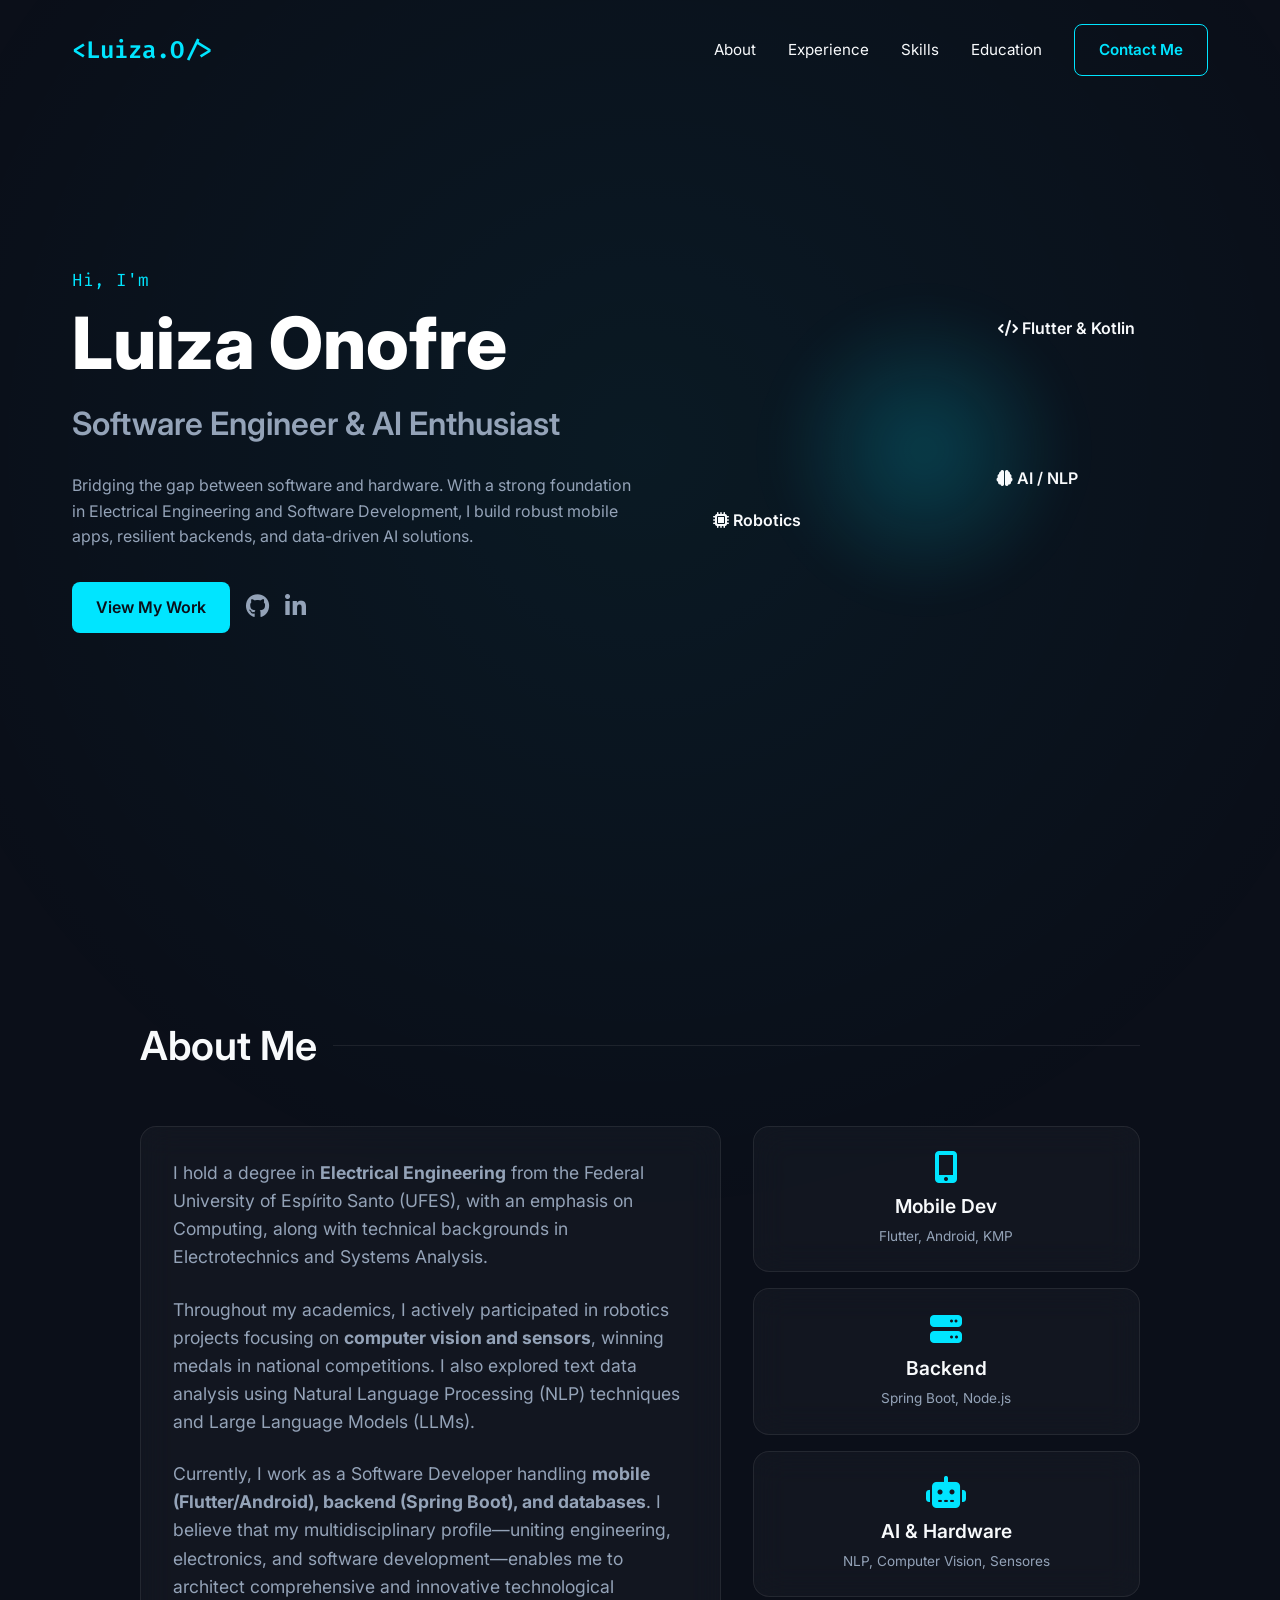
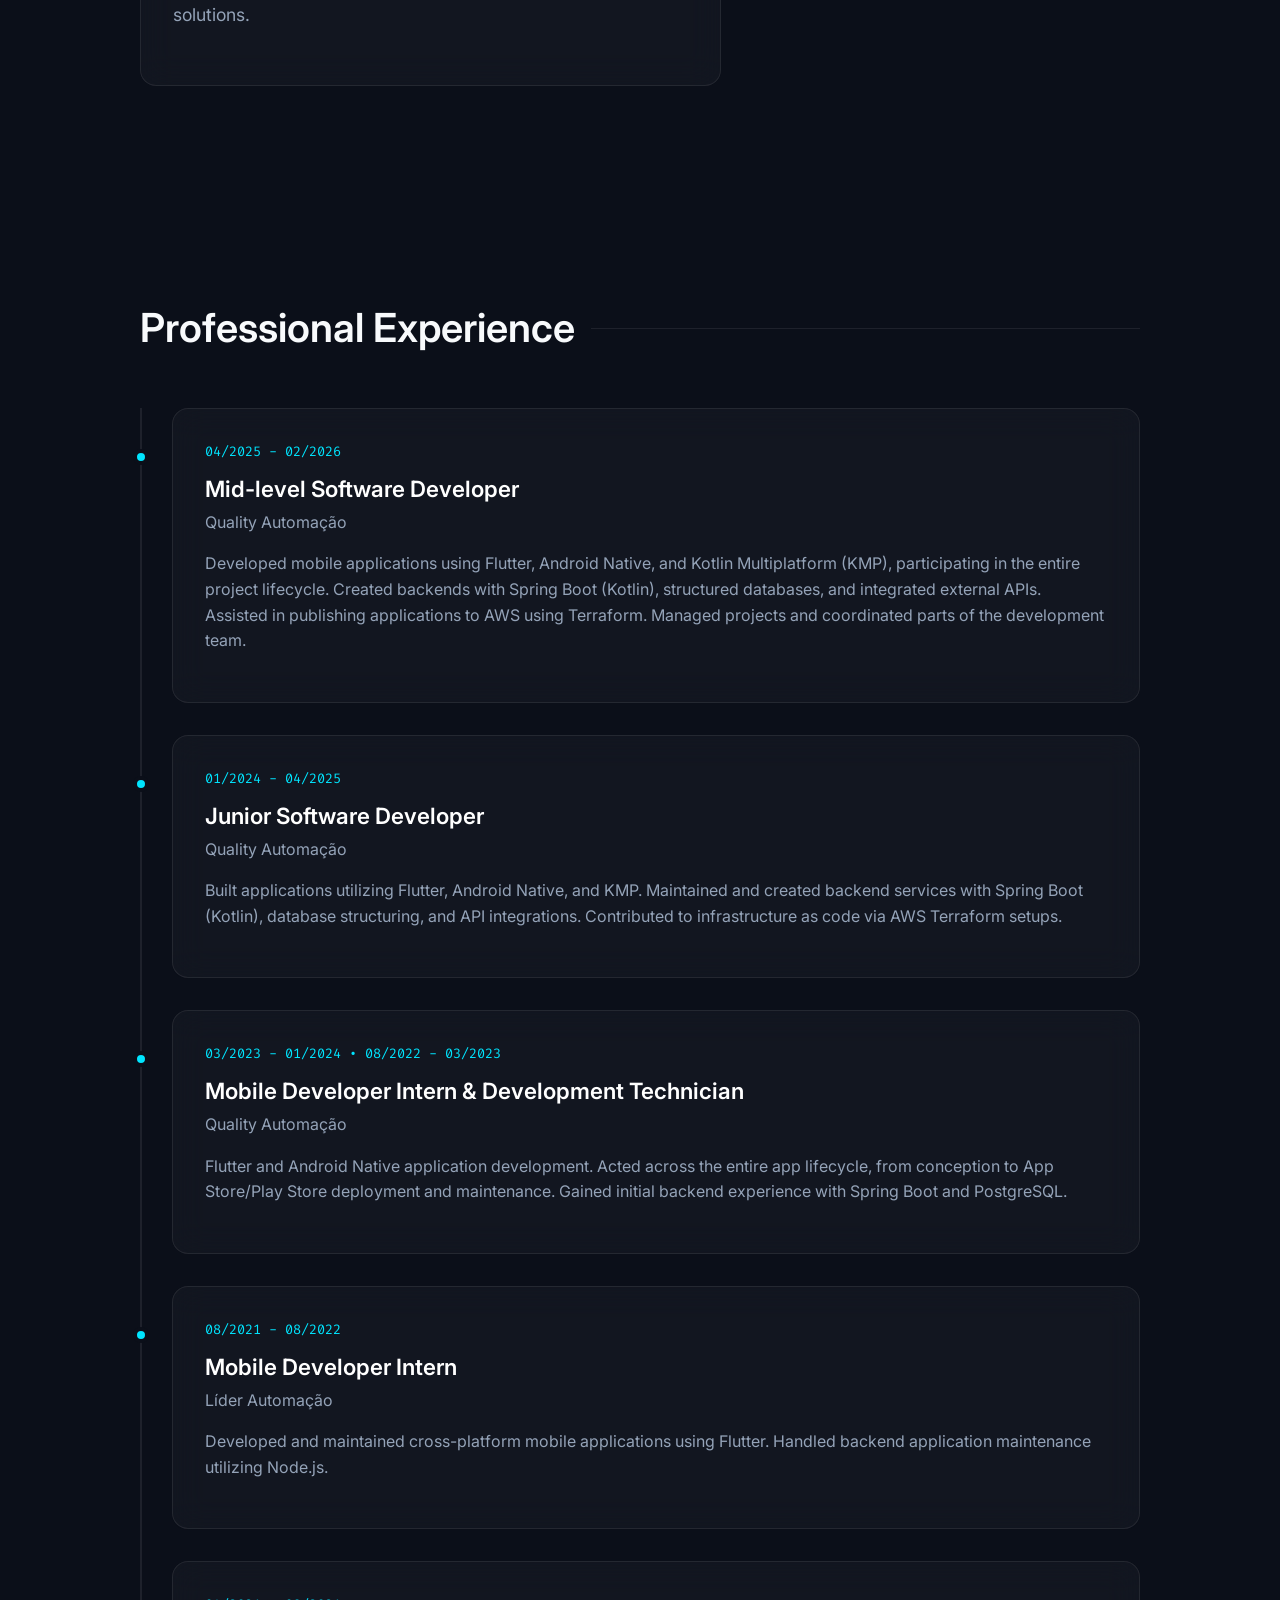
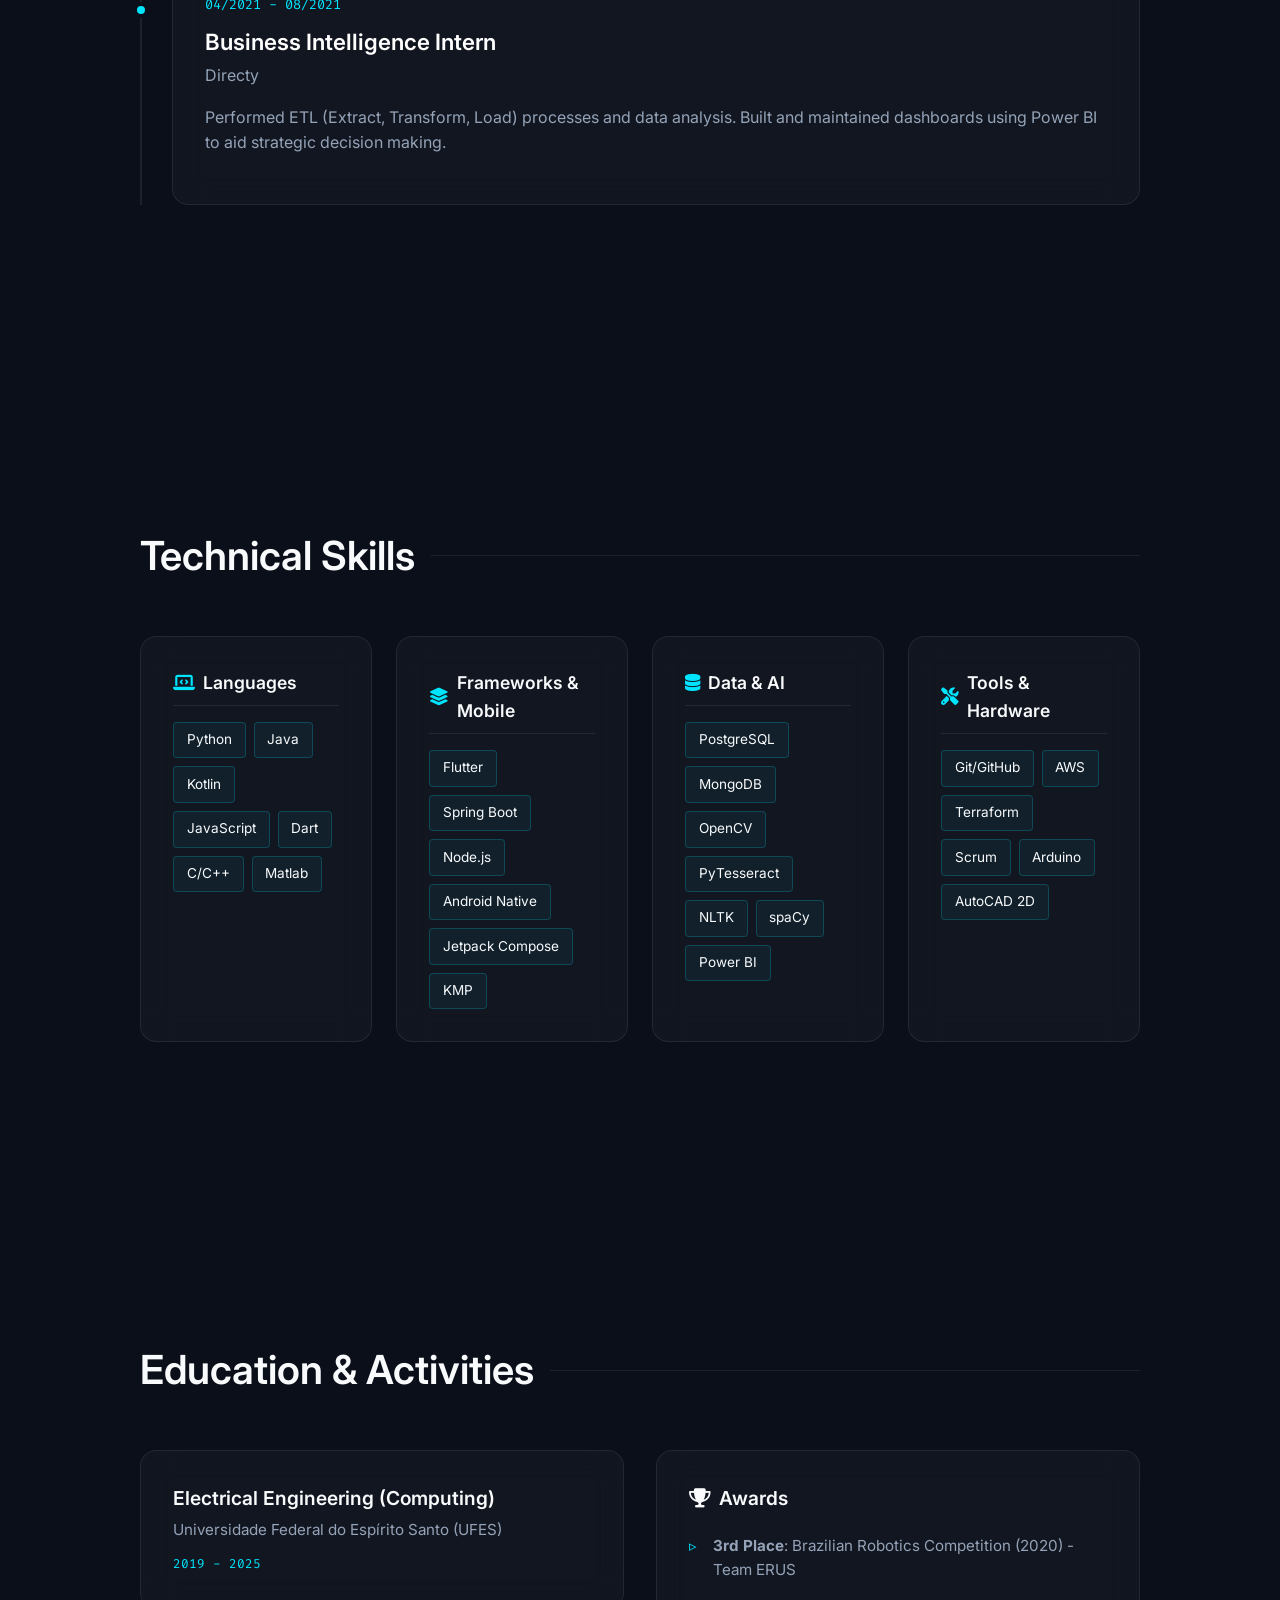
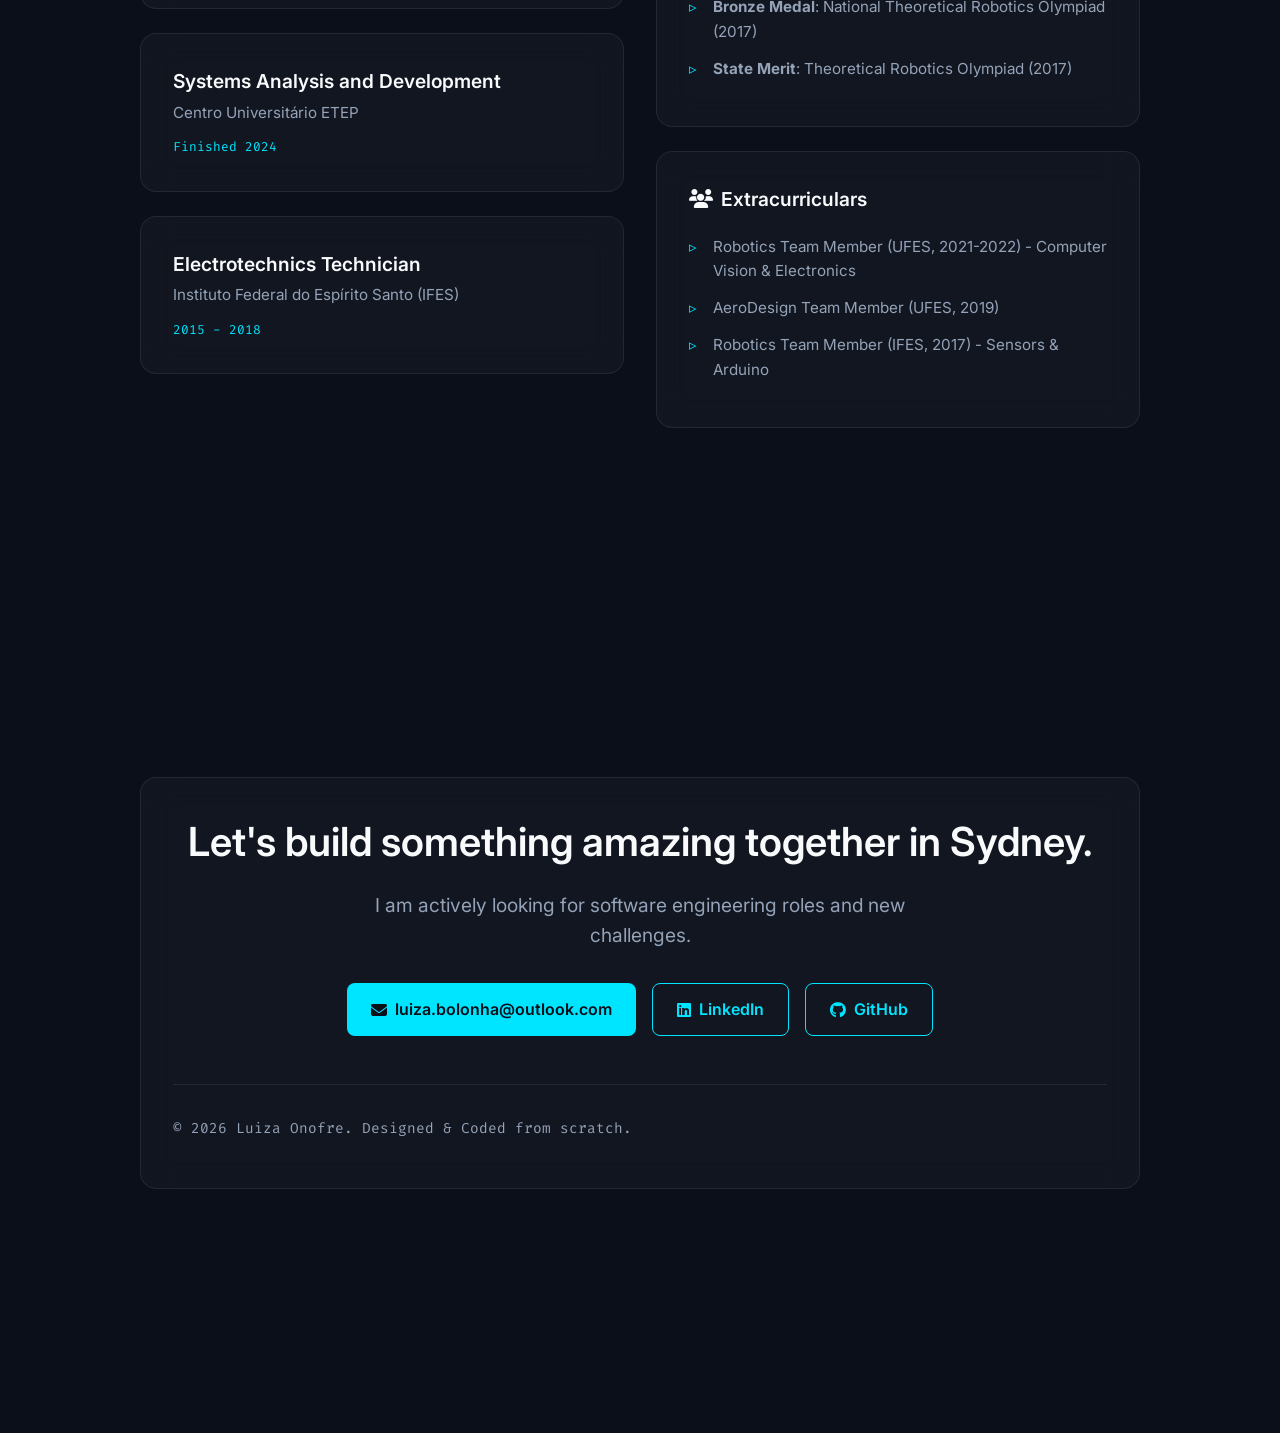
==== index.html @ c6dcd276 "first commit" ====
<!DOCTYPE html>
<html lang="en">
<head>
    <meta charset="UTF-8">
    <meta name="viewport" content="width=device-width, initial-scale=1.0">
    <title>Luiza Onofre | Software Engineer</title>
    <meta name="description" content="Portfolio of Luiza Bolonha Vieira Onofre, Software Engineer and Electrical Engineer.">
    
    <!-- Fonts: Inter for UI, Fira Code for code-like accents -->
    <link rel="preconnect" href="https://fonts.googleapis.com">
    <link rel="preconnect" href="https://fonts.gstatic.com" crossorigin>
    <link href="https://fonts.googleapis.com/css2?family=Fira+Code:wght@400;500&family=Inter:wght@300;400;600;800&display=swap" rel="stylesheet">
    
    <!-- Font Awesome for Icons -->
    <link rel="stylesheet" href="https://cdnjs.cloudflare.com/ajax/libs/font-awesome/6.4.0/css/all.min.css">
    
    <link rel="stylesheet" href="style.css">
</head>
<body>

    <!-- Navigation -->
    <nav id="navbar">
        <div class="nav-content">
            <a href="#home" class="logo">&lt;Luiza.O/&gt;</a>
            <ul class="nav-links">
                <li><a href="#about">About</a></li>
                <li><a href="#experience">Experience</a></li>
                <li><a href="#skills">Skills</a></li>
                <li><a href="#education">Education</a></li>
                <li><a href="#contact" class="btn btn-outline">Contact Me</a></li>
            </ul>
            <div class="mobile-menu-btn"><i class="fas fa-bars"></i></div>
        </div>
    </nav>

    <!-- Hero Section -->
    <section id="home" class="hero">
        <div class="hero-content fade-in-up">
            <p class="greeting">Hi, I'm</p>
            <h1 class="name">Luiza Onofre</h1>
            <h2 class="title"><span class="typing-text">Software Engineer & AI Enthusiast</span></h2>
            <p class="summary">
                Bridging the gap between software and hardware. With a strong foundation in Electrical Engineering and Software Development, I build robust mobile apps, resilient backends, and data-driven AI solutions.
            </p>
            <div class="hero-actions">
                <a href="#experience" class="btn btn-primary">View My Work</a>
                <a href="https://github.com" target="_blank" class="social-icon" aria-label="GitHub"><i class="fab fa-github"></i></a>
                <a href="https://linkedin.com" target="_blank" class="social-icon" aria-label="LinkedIn"><i class="fab fa-linkedin-in"></i></a>
            </div>
        </div>
        <div class="hero-graphic fade-in-up delay-1">
            <div class="glass-orb"></div>
            <div class="glass-card decor-card-1">
                <i class="fas fa-code"></i> Flutter & Kotlin
            </div>
            <div class="glass-card decor-card-2">
                <i class="fas fa-microchip"></i> Robotics
            </div>
            <div class="glass-card decor-card-3">
                <i class="fas fa-brain"></i> AI / NLP
            </div>
        </div>
    </section>

    <!-- About Section -->
    <section id="about" class="section">
        <div class="section-container reveal">
            <h2 class="section-title">About Me</h2>
            <div class="about-grid">
                <div class="about-text glass-panel">
                    <p>
                        I hold a degree in <strong>Electrical Engineering</strong> from the Federal University of Espírito Santo (UFES), with an emphasis on Computing, along with technical backgrounds in Electrotechnics and Systems Analysis.
                    </p>
                    <p>
                        Throughout my academics, I actively participated in robotics projects focusing on <strong>computer vision and sensors</strong>, winning medals in national competitions. I also explored text data analysis using Natural Language Processing (NLP) techniques and Large Language Models (LLMs).
                    </p>
                    <p>
                        Currently, I work as a Software Developer handling <strong>mobile (Flutter/Android), backend (Spring Boot), and databases</strong>. I believe that my multidisciplinary profile—uniting engineering, electronics, and software development—enables me to architect comprehensive and innovative technological solutions.
                    </p>
                </div>
                <div class="about-stats">
                    <div class="stat-card glass-panel">
                        <i class="fas fa-mobile-screen-button stat-icon"></i>
                        <h3>Mobile Dev</h3>
                        <p>Flutter, Android, KMP</p>
                    </div>
                    <div class="stat-card glass-panel">
                        <i class="fas fa-server stat-icon"></i>
                        <h3>Backend</h3>
                        <p>Spring Boot, Node.js</p>
                    </div>
                    <div class="stat-card glass-panel">
                        <i class="fas fa-robot stat-icon"></i>
                        <h3>AI & Hardware</h3>
                        <p>NLP, Computer Vision, Sensores</p>
                    </div>
                </div>
            </div>
        </div>
    </section>

    <!-- Experience Section -->
    <section id="experience" class="section">
        <div class="section-container reveal">
            <h2 class="section-title">Professional Experience</h2>
            <div class="timeline">
                
                <div class="timeline-item glass-panel">
                    <div class="timeline-dot"></div>
                    <div class="timeline-date">04/2025 - 02/2026</div>
                    <div class="timeline-content">
                        <h3>Mid-level Software Developer</h3>
                        <h4>Quality Automação</h4>
                        <p>Developed mobile applications using Flutter, Android Native, and Kotlin Multiplatform (KMP), participating in the entire project lifecycle. Created backends with Spring Boot (Kotlin), structured databases, and integrated external APIs. Assisted in publishing applications to AWS using Terraform. Managed projects and coordinated parts of the development team.</p>
                    </div>
                </div>

                <div class="timeline-item glass-panel">
                    <div class="timeline-dot"></div>
                    <div class="timeline-date">01/2024 - 04/2025</div>
                    <div class="timeline-content">
                        <h3>Junior Software Developer</h3>
                        <h4>Quality Automação</h4>
                        <p>Built applications utilizing Flutter, Android Native, and KMP. Maintained and created backend services with Spring Boot (Kotlin), database structuring, and API integrations. Contributed to infrastructure as code via AWS Terraform setups.</p>
                    </div>
                </div>

                <div class="timeline-item glass-panel">
                    <div class="timeline-dot"></div>
                    <div class="timeline-date">03/2023 - 01/2024 &bull; 08/2022 - 03/2023</div>
                    <div class="timeline-content">
                        <h3>Mobile Developer Intern & Development Technician</h3>
                        <h4>Quality Automação</h4>
                        <p>Flutter and Android Native application development. Acted across the entire app lifecycle, from conception to App Store/Play Store deployment and maintenance. Gained initial backend experience with Spring Boot and PostgreSQL.</p>
                    </div>
                </div>

                <div class="timeline-item glass-panel">
                    <div class="timeline-dot"></div>
                    <div class="timeline-date">08/2021 - 08/2022</div>
                    <div class="timeline-content">
                        <h3>Mobile Developer Intern</h3>
                        <h4>Líder Automação</h4>
                        <p>Developed and maintained cross-platform mobile applications using Flutter. Handled backend application maintenance utilizing Node.js.</p>
                    </div>
                </div>

                <div class="timeline-item glass-panel">
                    <div class="timeline-dot"></div>
                    <div class="timeline-date">04/2021 - 08/2021</div>
                    <div class="timeline-content">
                        <h3>Business Intelligence Intern</h3>
                        <h4>Directy</h4>
                        <p>Performed ETL (Extract, Transform, Load) processes and data analysis. Built and maintained dashboards using Power BI to aid strategic decision making.</p>
                    </div>
                </div>

            </div>
        </div>
    </section>

    <!-- Skills Section -->
    <section id="skills" class="section">
        <div class="section-container reveal">
            <h2 class="section-title">Technical Skills</h2>
            <div class="skills-grid">
                <div class="skill-category glass-panel">
                    <h3><i class="fas fa-laptop-code"></i> Languages</h3>
                    <div class="skill-tags">
                        <span>Python</span><span>Java</span><span>Kotlin</span>
                        <span>JavaScript</span><span>Dart</span><span>C/C++</span><span>Matlab</span>
                    </div>
                </div>
                <div class="skill-category glass-panel">
                    <h3><i class="fas fa-layer-group"></i> Frameworks & Mobile</h3>
                    <div class="skill-tags">
                        <span>Flutter</span><span>Spring Boot</span><span>Node.js</span>
                        <span>Android Native</span><span>Jetpack Compose</span><span>KMP</span>
                    </div>
                </div>
                <div class="skill-category glass-panel">
                    <h3><i class="fas fa-database"></i> Data & AI</h3>
                    <div class="skill-tags">
                        <span>PostgreSQL</span><span>MongoDB</span><span>OpenCV</span>
                        <span>PyTesseract</span><span>NLTK</span><span>spaCy</span><span>Power BI</span>
                    </div>
                </div>
                <div class="skill-category glass-panel">
                    <h3><i class="fas fa-tools"></i> Tools & Hardware</h3>
                    <div class="skill-tags">
                        <span>Git/GitHub</span><span>AWS</span><span>Terraform</span>
                        <span>Scrum</span><span>Arduino</span><span>AutoCAD 2D</span>
                    </div>
                </div>
            </div>
        </div>
    </section>

    <!-- Education Section -->
    <section id="education" class="section">
        <div class="section-container reveal">
            <h2 class="section-title">Education & Activities</h2>
            <div class="edu-grid">
                <div class="edu-col">
                    <div class="edu-item glass-panel">
                        <h3>Electrical Engineering (Computing)</h3>
                        <h4>Universidade Federal do Espírito Santo (UFES)</h4>
                        <span class="edu-date">2019 - 2025</span>
                    </div>
                    <div class="edu-item glass-panel">
                        <h3>Systems Analysis and Development</h3>
                        <h4>Centro Universitário ETEP</h4>
                        <span class="edu-date">Finished 2024</span>
                    </div>
                    <div class="edu-item glass-panel">
                        <h3>Electrotechnics Technician</h3>
                        <h4>Instituto Federal do Espírito Santo (IFES)</h4>
                        <span class="edu-date">2015 - 2018</span>
                    </div>
                </div>
                <div class="edu-col">
                    <div class="edu-item glass-panel highlight-panel">
                        <h3><i class="fas fa-trophy"></i> Awards</h3>
                        <ul>
                            <li><strong>3rd Place</strong>: Brazilian Robotics Competition (2020) - Team ERUS</li>
                            <li><strong>Bronze Medal</strong>: National Theoretical Robotics Olympiad (2017)</li>
                            <li><strong>State Merit</strong>: Theoretical Robotics Olympiad (2017)</li>
                        </ul>
                    </div>
                    <div class="edu-item glass-panel highlight-panel">
                        <h3><i class="fas fa-users"></i> Extracurriculars</h3>
                        <ul>
                            <li>Robotics Team Member (UFES, 2021-2022) - Computer Vision & Electronics</li>
                            <li>AeroDesign Team Member (UFES, 2019)</li>
                            <li>Robotics Team Member (IFES, 2017) - Sensors & Arduino</li>
                        </ul>
                    </div>
                </div>
            </div>
        </div>
    </section>

    <!-- Contact Section -->
    <section id="contact" class="section footer-section">
        <div class="section-container reveal glass-panel">
            <div class="contact-content">
                <h2>Let's build something amazing together in Sydney.</h2>
                <p>I am actively looking for software engineering roles and new challenges.</p>
                <div class="contact-links">
                    <a href="mailto:luiza.bolonha@outlook.com" class="btn btn-primary"><i class="fas fa-envelope"></i> luiza.bolonha@outlook.com</a>
                    <a href="https://linkedin.com" target="_blank" class="btn btn-outline"><i class="fab fa-linkedin"></i> LinkedIn</a>
                    <a href="https://github.com" target="_blank" class="btn btn-outline"><i class="fab fa-github"></i> GitHub</a>
                </div>
            </div>
            <footer>
                <p>&copy; 2026 Luiza Onofre. Designed & Coded from scratch.</p>
            </footer>
        </div>
    </section>

    <script src="script.js"></script>
</body>
</html>
---- style.css ----
/* Variables */
:root {
    --bg-dark: #0B0F19;
    --bg-light: #1A202C;
    --accent: #00E5FF;
    --accent-hover: #00B8D4;
    --text-primary: #F8FAFC;
    --text-secondary: #94A3B8;
    --glass-bg: rgba(255, 255, 255, 0.03);
    --glass-border: rgba(255, 255, 255, 0.08);
    --font-ui: 'Inter', sans-serif;
    --font-mono: 'Fira Code', monospace;
    --transition: all 0.3s cubic-bezier(0.25, 0.8, 0.25, 1);
}

/* Global Reset */
* {
    margin: 0;
    padding: 0;
    box-sizing: border-box;
    scroll-behavior: smooth;
}

body {
    background-color: var(--bg-dark);
    color: var(--text-primary);
    font-family: var(--font-ui);
    line-height: 1.6;
    overflow-x: hidden;
}

body::before {
    content: '';
    position: fixed;
    top: -50%;
    left: -50%;
    width: 200%;
    height: 200%;
    background: radial-gradient(circle at center, rgba(0, 229, 255, 0.05) 0%, transparent 50%);
    z-index: -1;
}

/* Glassmorphism Classes */
.glass-panel {
    background: var(--glass-bg);
    backdrop-filter: blur(16px);
    -webkit-backdrop-filter: blur(16px);
    border: 1px solid var(--glass-border);
    border-radius: 16px;
    padding: 2rem;
    transition: var(--transition);
}

.glass-panel:hover {
    border-color: rgba(0, 229, 255, 0.3);
    transform: translateY(-5px);
    box-shadow: 0 10px 30px -10px rgba(0, 0, 0, 0.5);
}

/* Typography */
h1, h2, h3, h4 { color: var(--text-primary); font-weight: 600; }
p { color: var(--text-secondary); margin-bottom: 1rem; }
a { color: var(--accent); text-decoration: none; transition: var(--transition); }
a:hover { color: var(--accent-hover); }

/* Buttons */
.btn {
    display: inline-flex;
    align-items: center;
    gap: 0.5rem;
    padding: 0.8rem 1.5rem;
    border-radius: 8px;
    font-weight: 600;
    cursor: pointer;
    transition: var(--transition);
    font-family: var(--font-ui);
}

.btn-primary {
    background-color: var(--accent);
    color: var(--bg-dark);
    border: none;
}
.btn-primary:hover {
    background-color: var(--accent-hover);
    transform: translateY(-2px);
    box-shadow: 0 4px 15px rgba(0, 229, 255, 0.3);
}

.btn-outline {
    background: transparent;
    color: var(--accent);
    border: 1px solid var(--accent);
}
.btn-outline:hover {
    background: rgba(0, 229, 255, 0.1);
    transform: translateY(-2px);
}

/* Navigation */
#navbar {
    position: fixed;
    top: 0;
    width: 100%;
    z-index: 1000;
    transition: var(--transition);
    padding: 1.5rem 0;
}
#navbar.scrolled {
    background: rgba(11, 15, 25, 0.9);
    backdrop-filter: blur(10px);
    border-bottom: 1px solid var(--glass-border);
    padding: 1rem 0;
}

.nav-content {
    max-width: 1200px;
    margin: 0 auto;
    display: flex;
    justify-content: space-between;
    align-items: center;
    padding: 0 2rem;
}

.logo {
    font-family: var(--font-mono);
    font-size: 1.5rem;
    font-weight: 600;
    color: var(--accent);
}

.nav-links {
    display: flex;
    gap: 2rem;
    list-style: none;
    align-items: center;
}
.nav-links a { color: var(--text-primary); font-size: 0.95rem; }
.nav-links a:hover { color: var(--accent); }
.nav-links .btn { color: var(--accent); }

.mobile-menu-btn { display: none; font-size: 1.5rem; cursor: pointer; color: var(--text-primary); }

/* Layout Sections */
.section { padding: 6rem 2rem; min-height: 100vh; display: flex; flex-direction: column; justify-content: center; }
.section-container { max-width: 1000px; margin: 0 auto; width: 100%; }
.section-title {
    font-size: 2.5rem;
    margin-bottom: 3rem;
    display: flex;
    align-items: center;
    gap: 1rem;
}
.section-title::after {
    content: ''; height: 1px; flex: 1; background: var(--glass-border);
}

/* Hero Section */
.hero { display: flex; flex-direction: row; align-items: center; max-width: 1200px; margin: 0 auto; min-height: 100vh; padding: 0 2rem; }
.hero-content { flex: 1; z-index: 2; }
.hero-graphic { flex: 1; position: relative; height: 500px; display: flex; justify-content: center; align-items: center; }
.greeting { font-family: var(--font-mono); color: var(--accent); margin-bottom: 0.5rem; font-size: 1.1rem; }
.name { font-size: 4.5rem; font-weight: 800; line-height: 1.1; margin-bottom: 1rem; color: #fff; }
.title { font-size: 2rem; color: var(--text-secondary); margin-bottom: 1.5rem; font-weight: 600; }
.hero-actions { display: flex; gap: 1rem; margin-top: 2rem; align-items: center; }
.social-icon { font-size: 1.5rem; color: var(--text-secondary); }
.social-icon:hover { color: var(--accent); transform: scale(1.1); }

/* Hero Graphic Elements */
.glass-orb {
    width: 300px; height: 300px; border-radius: 50%;
    background: radial-gradient(circle, rgba(0, 229, 255, 0.2) 0%, transparent 70%);
    position: absolute; filter: blur(20px); animation: float 6s ease-in-out infinite;
}
.decor-card-1 { position: absolute; top: 20%; right: 10%; animation: float 5s ease-in-out infinite 1s; padding: 1rem; font-weight: 600;}
.decor-card-2 { position: absolute; bottom: 30%; left: 10%; animation: float 7s ease-in-out infinite 0.5s; padding: 1rem; font-weight: 600;}
.decor-card-3 { position: absolute; top: 50%; right: 20%; animation: float 6s ease-in-out infinite 2s; padding: 1rem; font-weight: 600;}

@keyframes float {
    0% { transform: translateY(0px); }
    50% { transform: translateY(-20px); }
    100% { transform: translateY(0px); }
}

/* About Grid */
.about-grid { display: grid; grid-template-columns: 3fr 2fr; gap: 2rem; }
.about-text p { font-size: 1.1rem; margin-bottom: 1.5rem; }
.about-stats { display: flex; flex-direction: column; gap: 1rem; }
.stat-card { display: flex; flex-direction: column; align-items: center; text-align: center; padding: 1.5rem;}
.stat-icon { font-size: 2rem; color: var(--accent); margin-bottom: 0.5rem; }
.stat-card h3 { font-size: 1.2rem; margin-bottom: 0.25rem;}
.stat-card p { font-size: 0.85rem; margin: 0;}

/* Timeline */
.timeline { position: relative; padding-left: 2rem; }
.timeline::before { content: ''; position: absolute; left: 0; top: 0; height: 100%; width: 2px; background: var(--glass-border); }
.timeline-item { position: relative; margin-bottom: 2rem; padding: 2rem; }
.timeline-dot {
    position: absolute; left: -2.0rem; top: 2.5rem; width: 16px; height: 16px; border-radius: 50%;
    background: var(--accent); border: 4px solid var(--bg-dark); transform: translateX(-50%);
}
.timeline-date { font-family: var(--font-mono); font-size: 0.85rem; color: var(--accent); margin-bottom: 0.5rem; }
.timeline-item h3 { font-size: 1.4rem; color: #fff; margin-bottom: 0.2rem; }
.timeline-item h4 { font-size: 1rem; color: var(--text-secondary); margin-bottom: 1rem; font-weight: 400;}

/* Skills */
.skills-grid { display: grid; grid-template-columns: repeat(auto-fit, minmax(200px, 1fr)); gap: 1.5rem; }
.skill-category h3 { font-size: 1.1rem; margin-bottom: 1rem; display: flex; align-items: center; gap: 0.5rem; border-bottom: 1px solid var(--glass-border); padding-bottom: 0.5rem;}
.skill-category h3 i { color: var(--accent); }
.skill-tags { display: flex; flex-wrap: wrap; gap: 0.5rem; }
.skill-tags span { background: rgba(0, 229, 255, 0.05); color: var(--text-primary); padding: 0.4rem 0.8rem; border-radius: 4px; font-size: 0.85rem; border: 1px solid rgba(0, 229, 255, 0.2); }

/* Education */
.edu-grid { display: grid; grid-template-columns: 1fr 1fr; gap: 2rem; }
.edu-col { display: flex; flex-direction: column; gap: 1.5rem; }
.edu-item h3 { font-size: 1.2rem; margin-bottom: 0.25rem; display: flex; align-items:center; gap:0.5rem;}
.edu-item h4 { font-size: 0.95rem; font-weight: 400; color: var(--text-secondary); margin-bottom: 0.5rem; }
.edu-date { font-family: var(--font-mono); font-size: 0.8rem; color: var(--accent); }
.highlight-panel ul { list-style: none; padding-top: 1rem; }
.highlight-panel li { margin-bottom: 0.8rem; position: relative; padding-left: 1.5rem; font-size: 0.95rem; color: var(--text-secondary);}
.highlight-panel li::before { content: '▹'; position: absolute; left: 0; color: var(--accent); }

/* Contact Section */
.contact-content { text-align: center; }
.contact-content h2 { font-size: 2.5rem; margin-bottom: 1rem; }
.contact-content p { font-size: 1.2rem; margin-bottom: 2rem; max-width: 600px; margin-left: auto; margin-right: auto;}
.contact-links { display: flex; justify-content: center; gap: 1rem; flex-wrap: wrap; margin-bottom: 3rem;}
footer { border-top: 1px solid var(--glass-border); padding-top: 2rem; font-size: 0.9rem; color: var(--text-secondary); font-family: var(--font-mono);}

/* Animations */
.fade-in-up { opacity: 0; transform: translateY(30px); animation: fadeInUp 0.8s forwards; }
.delay-1 { animation-delay: 0.2s; }

@keyframes fadeInUp { to { opacity: 1; transform: translateY(0); } }

/* Scroll Reveal Classes via JS */
.reveal { opacity: 0; transform: translateY(50px); transition: all 0.8s ease-out; }
.reveal.active { opacity: 1; transform: translateY(0); }

/* Responsive */
@media (max-width: 768px) {
    .nav-links { display: none; }
    .mobile-menu-btn { display: block; }
    .hero { flex-direction: column; text-align: center; justify-content: center; padding-top: 6rem; }
    .hero-graphic { display: none; }
    .name { font-size: 3rem; }
    .title { font-size: 1.5rem; }
    .hero-actions { justify-content: center; }
    .about-grid { grid-template-columns: 1fr; }
    .edu-grid { grid-template-columns: 1fr; }
    .section { padding: 4rem 1.5rem; }
    .section-title { font-size: 2rem; }
}
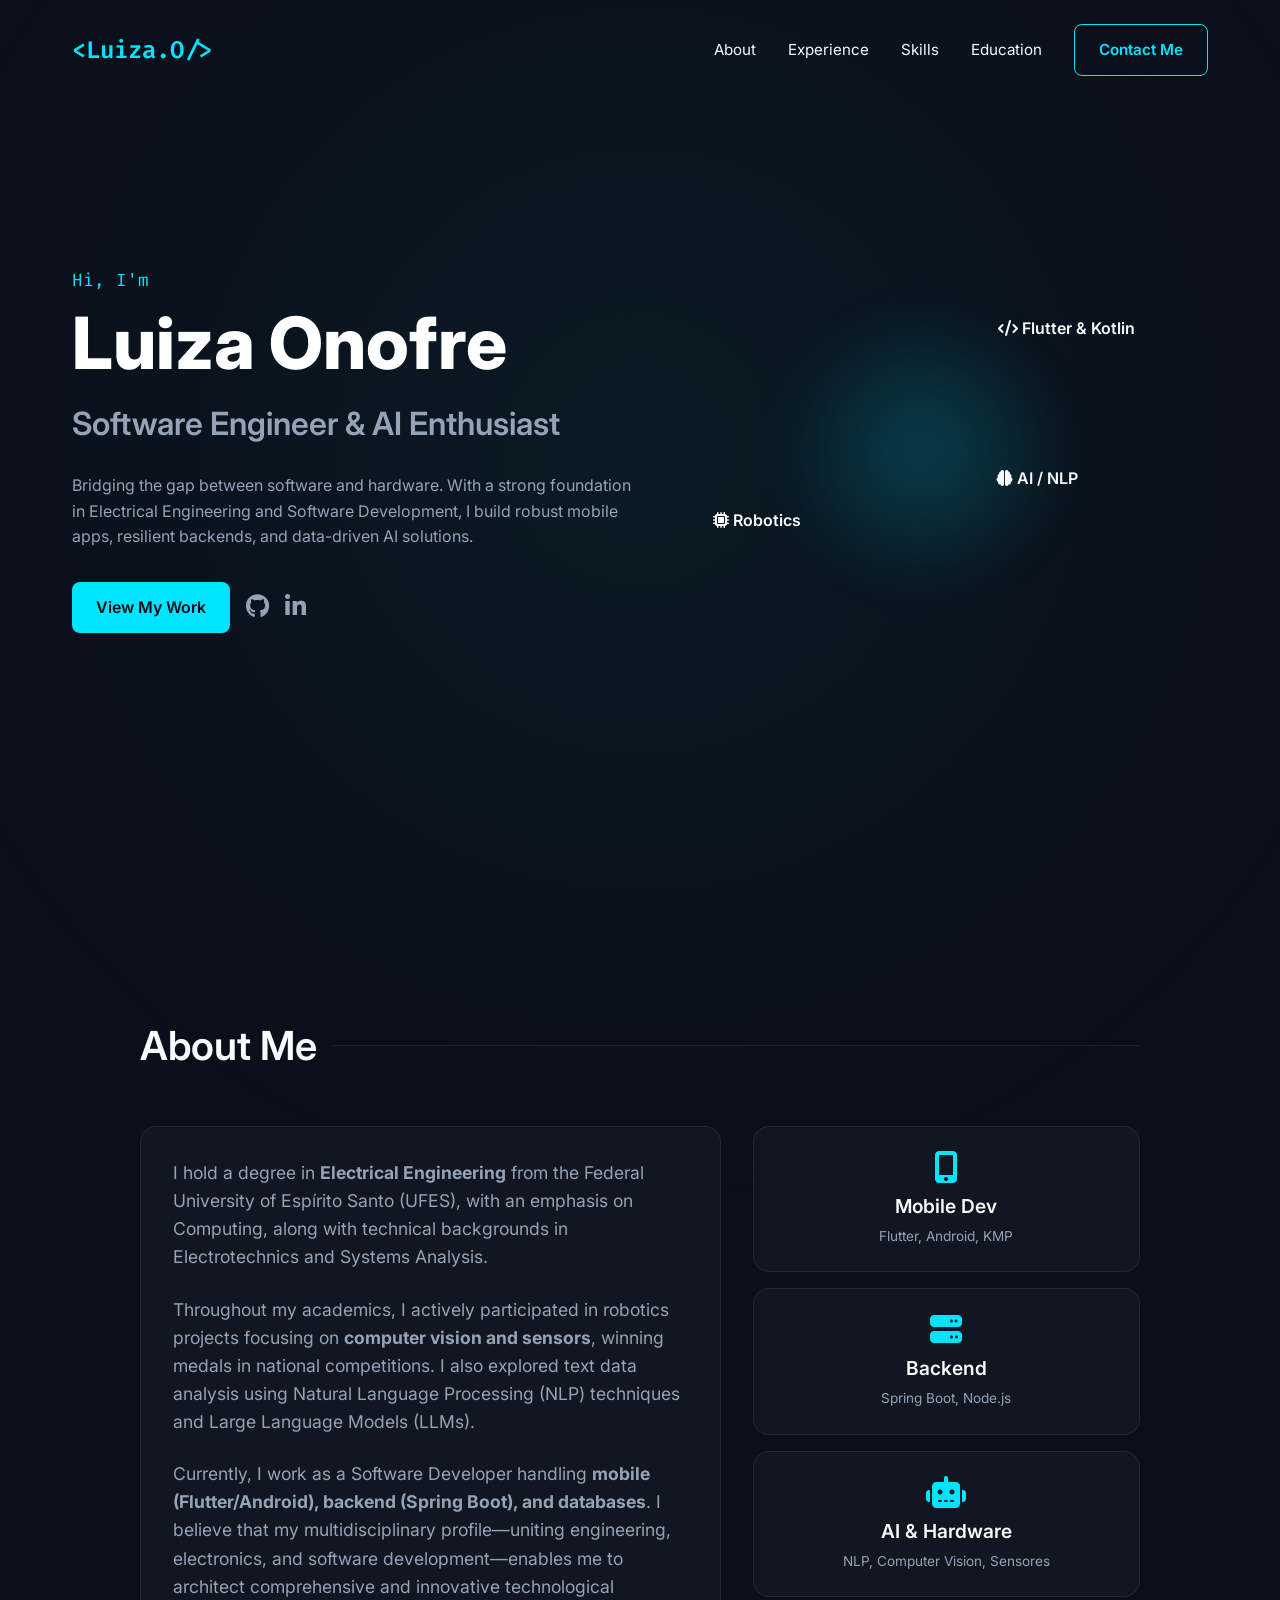
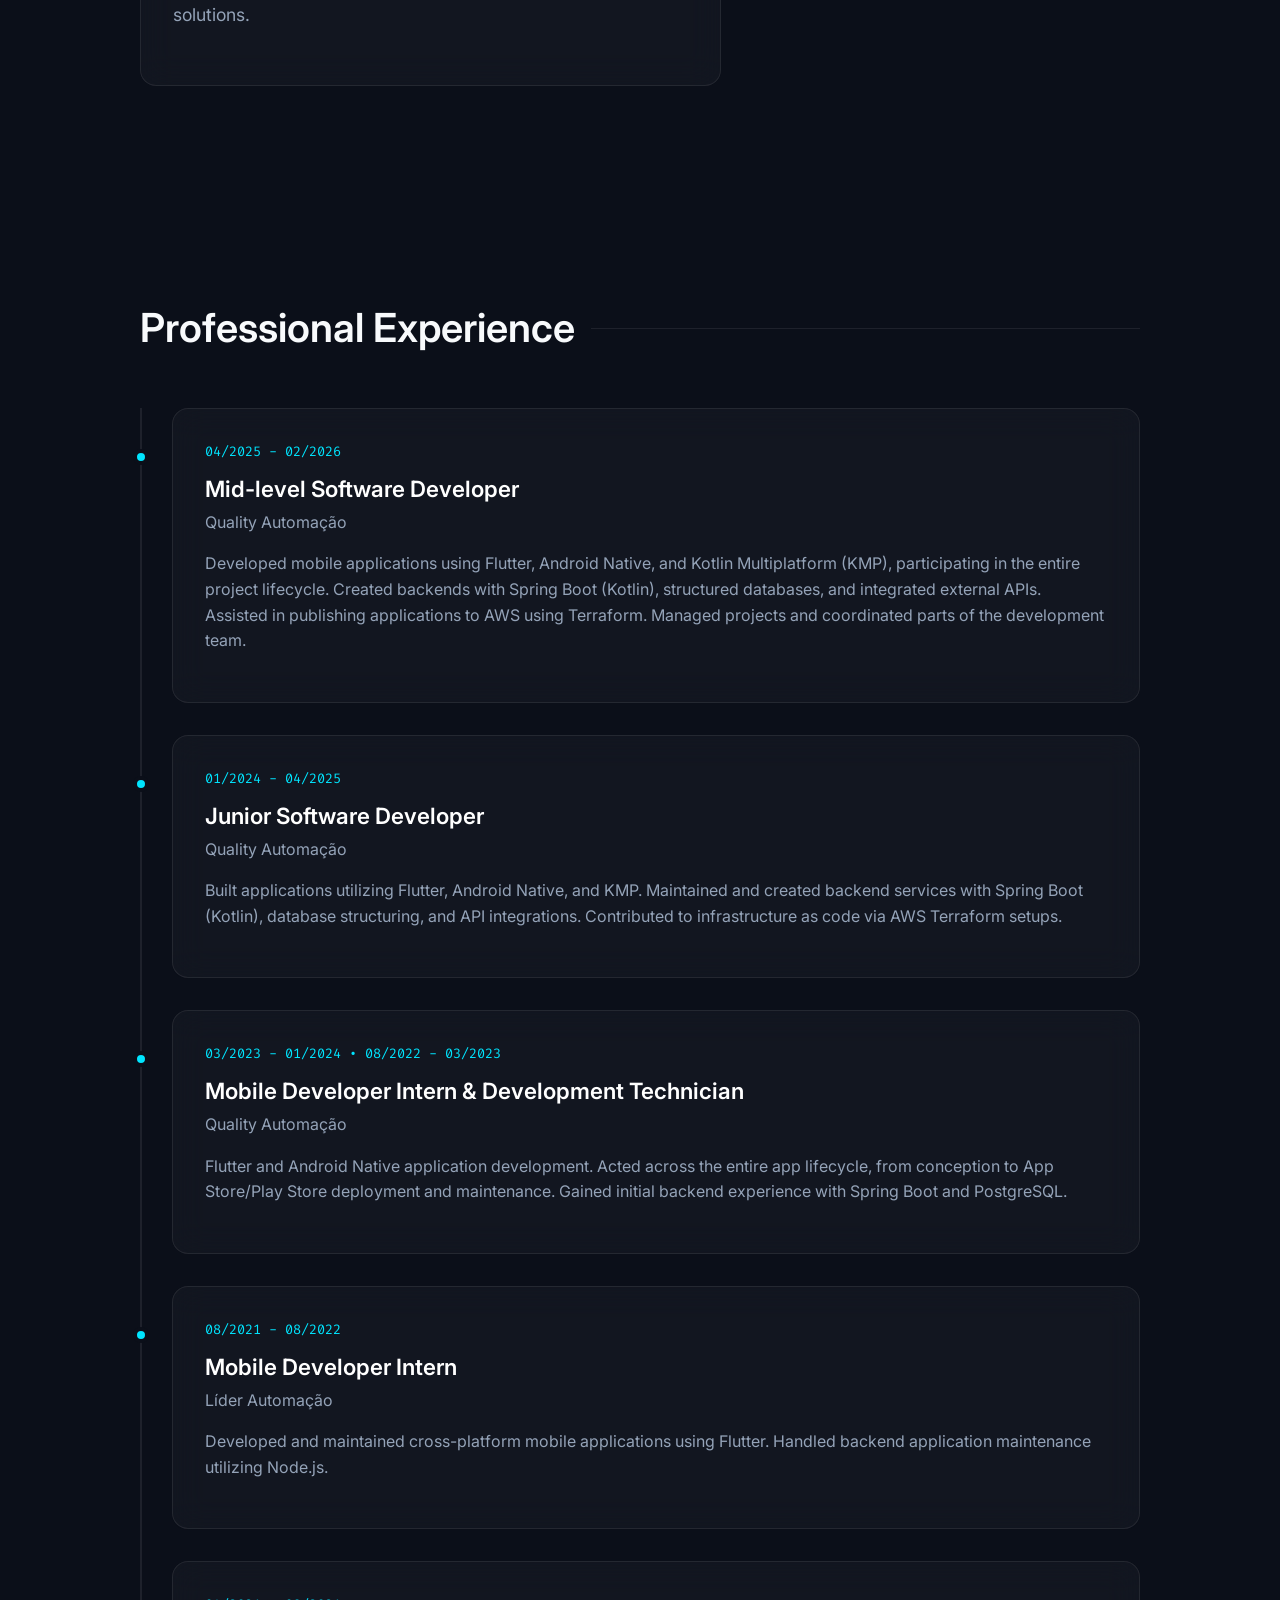
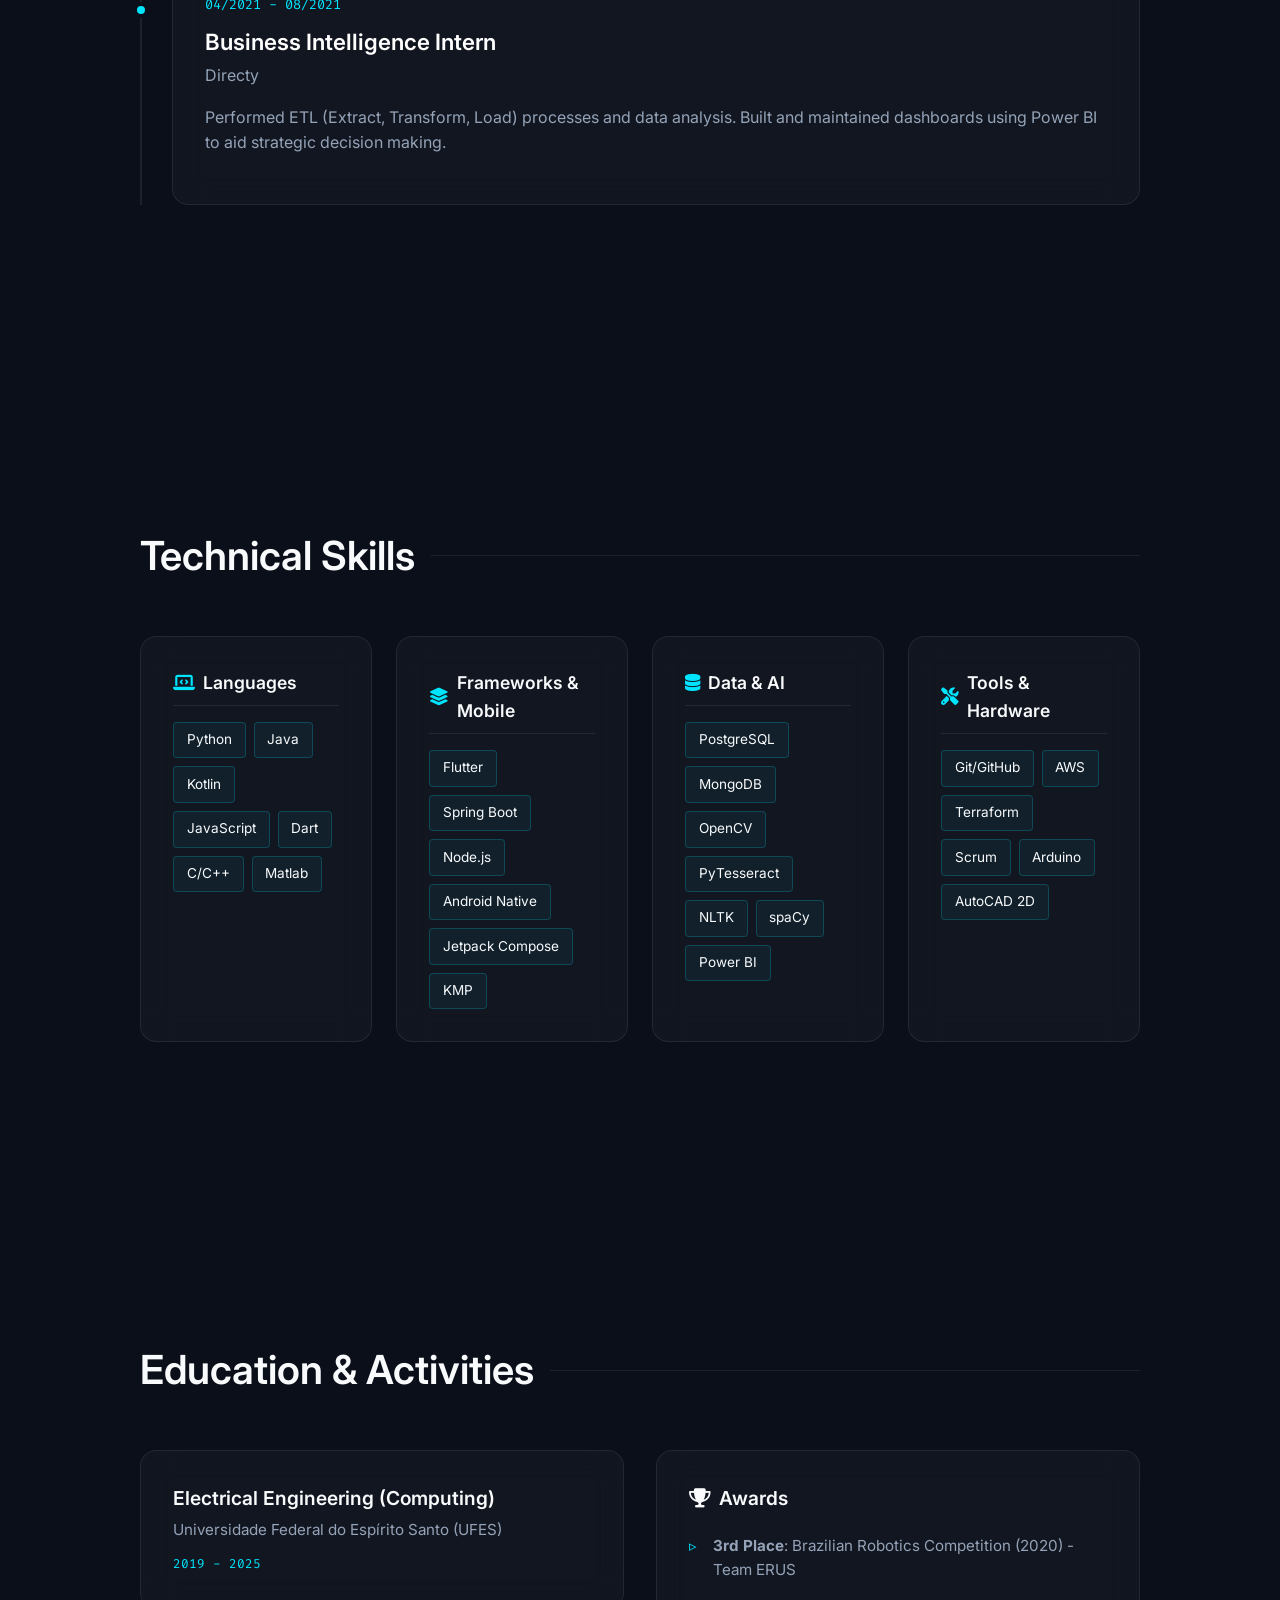
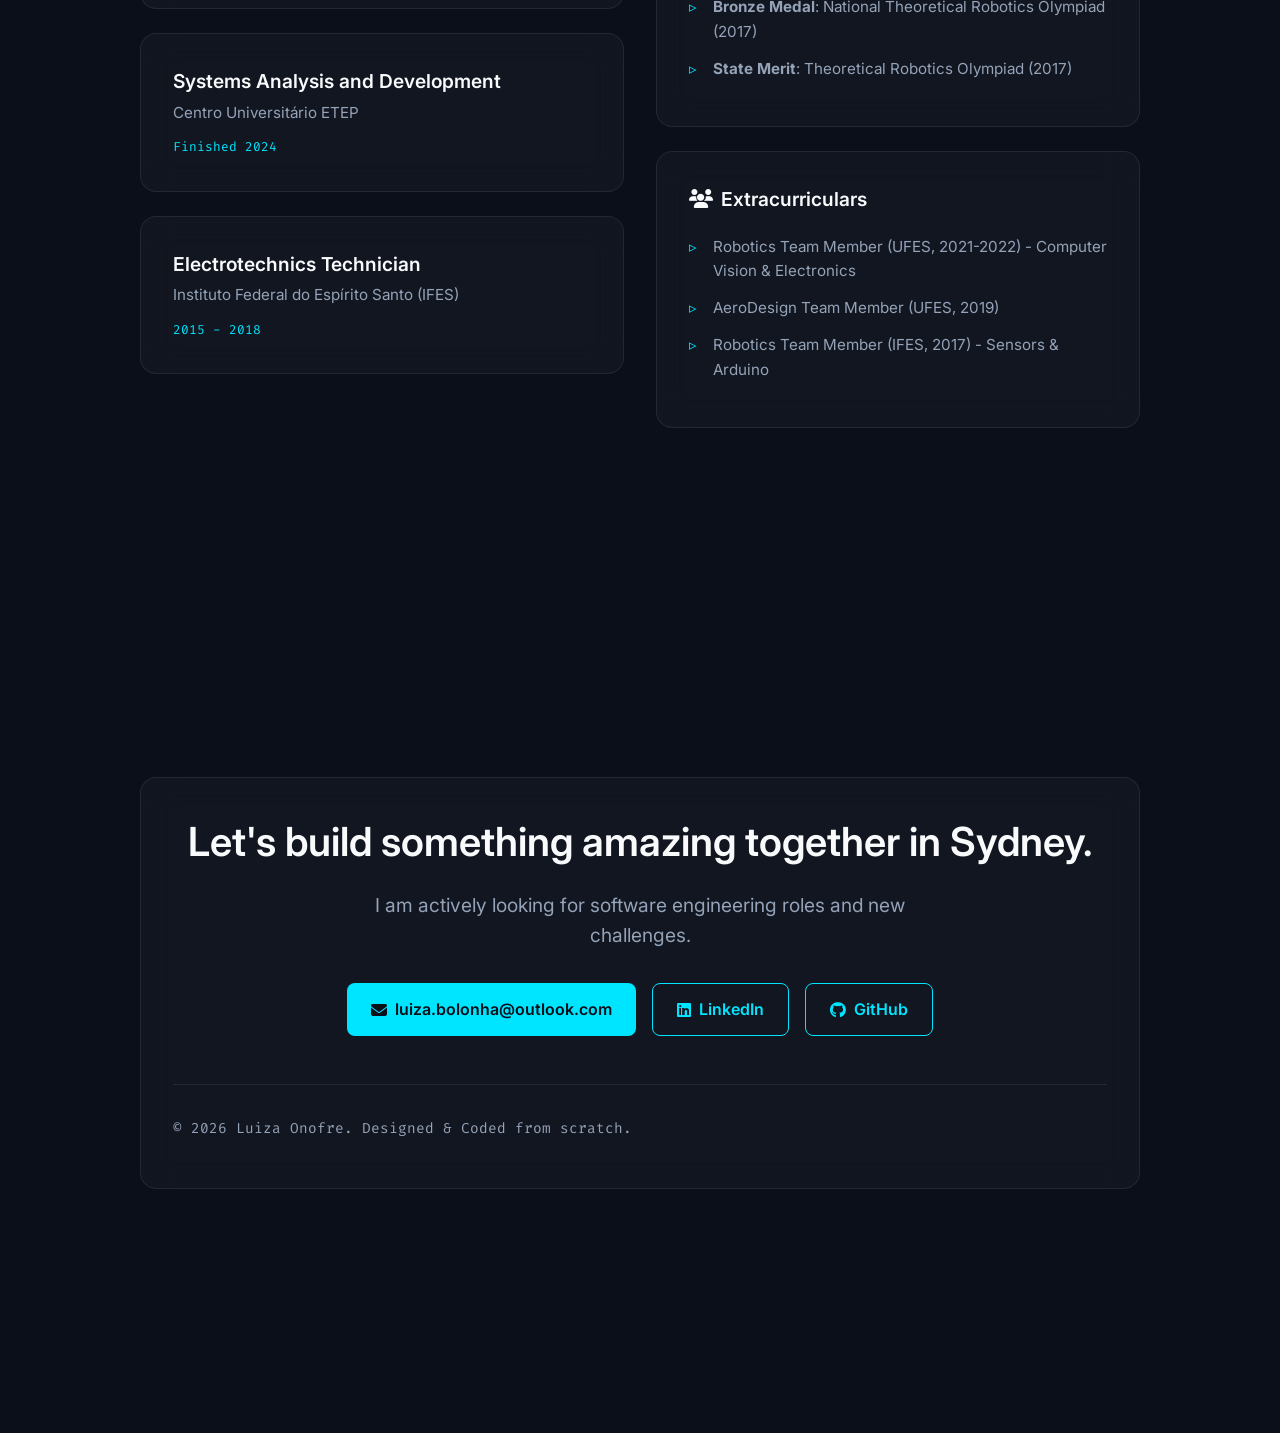
==== commit a5ec18d5: "links" ====
--- a/index.html
+++ b/index.html
@@ -1,21 +1,26 @@
 <!DOCTYPE html>
 <html lang="en">
+
 <head>
     <meta charset="UTF-8">
     <meta name="viewport" content="width=device-width, initial-scale=1.0">
     <title>Luiza Onofre | Software Engineer</title>
-    <meta name="description" content="Portfolio of Luiza Bolonha Vieira Onofre, Software Engineer and Electrical Engineer.">
-    
+    <meta name="description"
+        content="Portfolio of Luiza Bolonha Vieira Onofre, Software Engineer and Electrical Engineer.">
+
     <!-- Fonts: Inter for UI, Fira Code for code-like accents -->
     <link rel="preconnect" href="https://fonts.googleapis.com">
     <link rel="preconnect" href="https://fonts.gstatic.com" crossorigin>
-    <link href="https://fonts.googleapis.com/css2?family=Fira+Code:wght@400;500&family=Inter:wght@300;400;600;800&display=swap" rel="stylesheet">
-    
+    <link
+        href="https://fonts.googleapis.com/css2?family=Fira+Code:wght@400;500&family=Inter:wght@300;400;600;800&display=swap"
+        rel="stylesheet">
+
     <!-- Font Awesome for Icons -->
     <link rel="stylesheet" href="https://cdnjs.cloudflare.com/ajax/libs/font-awesome/6.4.0/css/all.min.css">
-    
+
     <link rel="stylesheet" href="style.css">
 </head>
+
 <body>
 
     <!-- Navigation -->
@@ -40,12 +45,15 @@
             <h1 class="name">Luiza Onofre</h1>
             <h2 class="title"><span class="typing-text">Software Engineer & AI Enthusiast</span></h2>
             <p class="summary">
-                Bridging the gap between software and hardware. With a strong foundation in Electrical Engineering and Software Development, I build robust mobile apps, resilient backends, and data-driven AI solutions.
+                Bridging the gap between software and hardware. With a strong foundation in Electrical Engineering and
+                Software Development, I build robust mobile apps, resilient backends, and data-driven AI solutions.
             </p>
             <div class="hero-actions">
                 <a href="#experience" class="btn btn-primary">View My Work</a>
-                <a href="https://github.com" target="_blank" class="social-icon" aria-label="GitHub"><i class="fab fa-github"></i></a>
-                <a href="https://linkedin.com" target="_blank" class="social-icon" aria-label="LinkedIn"><i class="fab fa-linkedin-in"></i></a>
+                <a href="https://github.com/luiza-bolonha" target="_blank" class="social-icon" aria-label="GitHub"><i
+                        class="fab fa-github"></i></a>
+                <a href="https://www.linkedin.com/in/luiza-bolonha-vieira-onofre" target="_blank" class="social-icon"
+                    aria-label="LinkedIn"><i class="fab fa-linkedin-in"></i></a>
             </div>
         </div>
         <div class="hero-graphic fade-in-up delay-1">
@@ -69,13 +77,21 @@
             <div class="about-grid">
                 <div class="about-text glass-panel">
                     <p>
-                        I hold a degree in <strong>Electrical Engineering</strong> from the Federal University of Espírito Santo (UFES), with an emphasis on Computing, along with technical backgrounds in Electrotechnics and Systems Analysis.
+                        I hold a degree in <strong>Electrical Engineering</strong> from the Federal University of
+                        Espírito Santo (UFES), with an emphasis on Computing, along with technical backgrounds in
+                        Electrotechnics and Systems Analysis.
                     </p>
                     <p>
-                        Throughout my academics, I actively participated in robotics projects focusing on <strong>computer vision and sensors</strong>, winning medals in national competitions. I also explored text data analysis using Natural Language Processing (NLP) techniques and Large Language Models (LLMs).
+                        Throughout my academics, I actively participated in robotics projects focusing on
+                        <strong>computer vision and sensors</strong>, winning medals in national competitions. I also
+                        explored text data analysis using Natural Language Processing (NLP) techniques and Large
+                        Language Models (LLMs).
                     </p>
                     <p>
-                        Currently, I work as a Software Developer handling <strong>mobile (Flutter/Android), backend (Spring Boot), and databases</strong>. I believe that my multidisciplinary profile—uniting engineering, electronics, and software development—enables me to architect comprehensive and innovative technological solutions.
+                        Currently, I work as a Software Developer handling <strong>mobile (Flutter/Android), backend
+                            (Spring Boot), and databases</strong>. I believe that my multidisciplinary profile—uniting
+                        engineering, electronics, and software development—enables me to architect comprehensive and
+                        innovative technological solutions.
                     </p>
                 </div>
                 <div class="about-stats">
@@ -104,14 +120,17 @@
         <div class="section-container reveal">
             <h2 class="section-title">Professional Experience</h2>
             <div class="timeline">
-                
+
                 <div class="timeline-item glass-panel">
                     <div class="timeline-dot"></div>
                     <div class="timeline-date">04/2025 - 02/2026</div>
                     <div class="timeline-content">
                         <h3>Mid-level Software Developer</h3>
                         <h4>Quality Automação</h4>
-                        <p>Developed mobile applications using Flutter, Android Native, and Kotlin Multiplatform (KMP), participating in the entire project lifecycle. Created backends with Spring Boot (Kotlin), structured databases, and integrated external APIs. Assisted in publishing applications to AWS using Terraform. Managed projects and coordinated parts of the development team.</p>
+                        <p>Developed mobile applications using Flutter, Android Native, and Kotlin Multiplatform (KMP),
+                            participating in the entire project lifecycle. Created backends with Spring Boot (Kotlin),
+                            structured databases, and integrated external APIs. Assisted in publishing applications to
+                            AWS using Terraform. Managed projects and coordinated parts of the development team.</p>
                     </div>
                 </div>
 
@@ -121,7 +140,9 @@
                     <div class="timeline-content">
                         <h3>Junior Software Developer</h3>
                         <h4>Quality Automação</h4>
-                        <p>Built applications utilizing Flutter, Android Native, and KMP. Maintained and created backend services with Spring Boot (Kotlin), database structuring, and API integrations. Contributed to infrastructure as code via AWS Terraform setups.</p>
+                        <p>Built applications utilizing Flutter, Android Native, and KMP. Maintained and created backend
+                            services with Spring Boot (Kotlin), database structuring, and API integrations. Contributed
+                            to infrastructure as code via AWS Terraform setups.</p>
                     </div>
                 </div>
 
@@ -131,7 +152,9 @@
                     <div class="timeline-content">
                         <h3>Mobile Developer Intern & Development Technician</h3>
                         <h4>Quality Automação</h4>
-                        <p>Flutter and Android Native application development. Acted across the entire app lifecycle, from conception to App Store/Play Store deployment and maintenance. Gained initial backend experience with Spring Boot and PostgreSQL.</p>
+                        <p>Flutter and Android Native application development. Acted across the entire app lifecycle,
+                            from conception to App Store/Play Store deployment and maintenance. Gained initial backend
+                            experience with Spring Boot and PostgreSQL.</p>
                     </div>
                 </div>
 
@@ -141,7 +164,8 @@
                     <div class="timeline-content">
                         <h3>Mobile Developer Intern</h3>
                         <h4>Líder Automação</h4>
-                        <p>Developed and maintained cross-platform mobile applications using Flutter. Handled backend application maintenance utilizing Node.js.</p>
+                        <p>Developed and maintained cross-platform mobile applications using Flutter. Handled backend
+                            application maintenance utilizing Node.js.</p>
                     </div>
                 </div>
 
@@ -151,7 +175,8 @@
                     <div class="timeline-content">
                         <h3>Business Intelligence Intern</h3>
                         <h4>Directy</h4>
-                        <p>Performed ETL (Extract, Transform, Load) processes and data analysis. Built and maintained dashboards using Power BI to aid strategic decision making.</p>
+                        <p>Performed ETL (Extract, Transform, Load) processes and data analysis. Built and maintained
+                            dashboards using Power BI to aid strategic decision making.</p>
                     </div>
                 </div>
 
@@ -247,9 +272,12 @@
                 <h2>Let's build something amazing together in Sydney.</h2>
                 <p>I am actively looking for software engineering roles and new challenges.</p>
                 <div class="contact-links">
-                    <a href="mailto:luiza.bolonha@outlook.com" class="btn btn-primary"><i class="fas fa-envelope"></i> luiza.bolonha@outlook.com</a>
-                    <a href="https://linkedin.com" target="_blank" class="btn btn-outline"><i class="fab fa-linkedin"></i> LinkedIn</a>
-                    <a href="https://github.com" target="_blank" class="btn btn-outline"><i class="fab fa-github"></i> GitHub</a>
+                    <a href="mailto:luiza.bolonha@outlook.com" class="btn btn-primary"><i class="fas fa-envelope"></i>
+                        luiza.bolonha@outlook.com</a>
+                    <a href="https://www.linkedin.com/in/luiza-bolonha" target="_blank" class="btn btn-outline"><i
+                            class="fab fa-linkedin"></i> LinkedIn</a>
+                    <a href="https://github.com/luiza-bolonha" target="_blank" class="btn btn-outline"><i
+                            class="fab fa-github"></i> GitHub</a>
                 </div>
             </div>
             <footer>
@@ -260,4 +288,5 @@
 
     <script src="script.js"></script>
 </body>
-</html>
+
+</html>
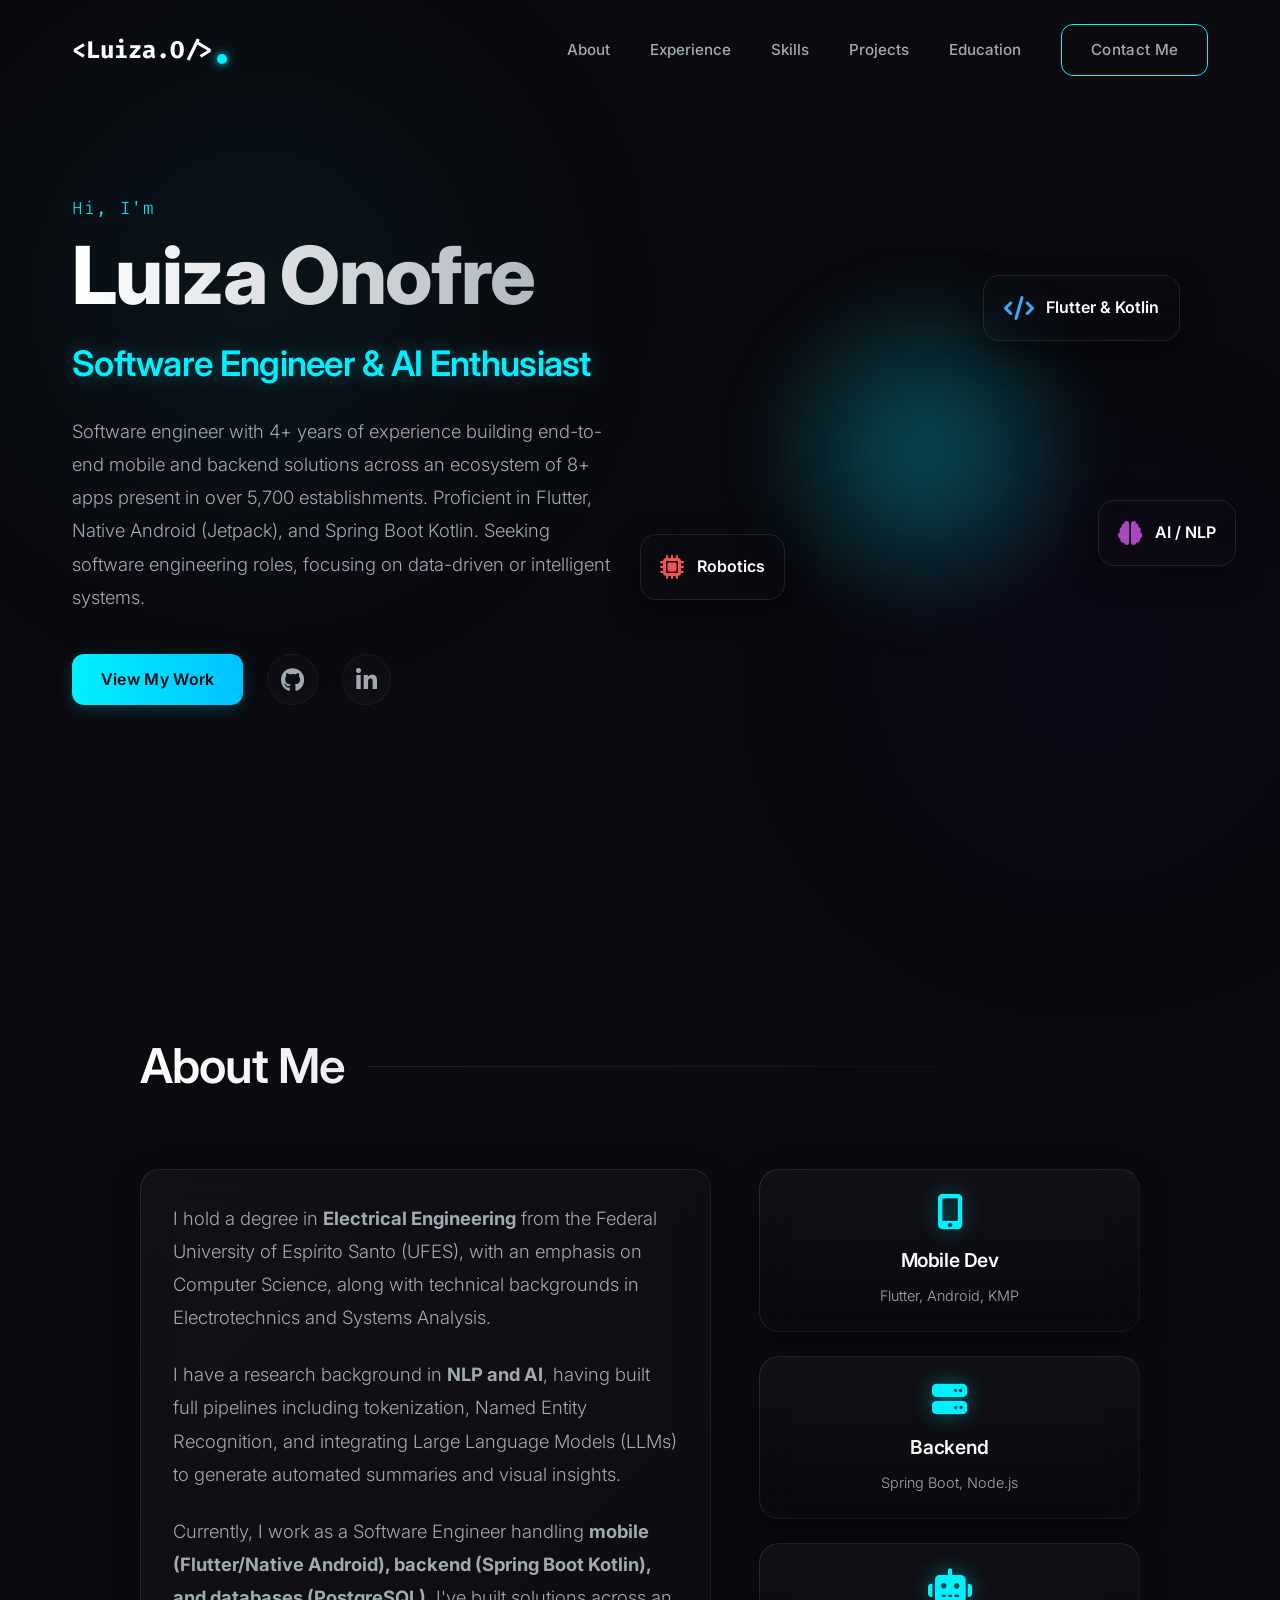
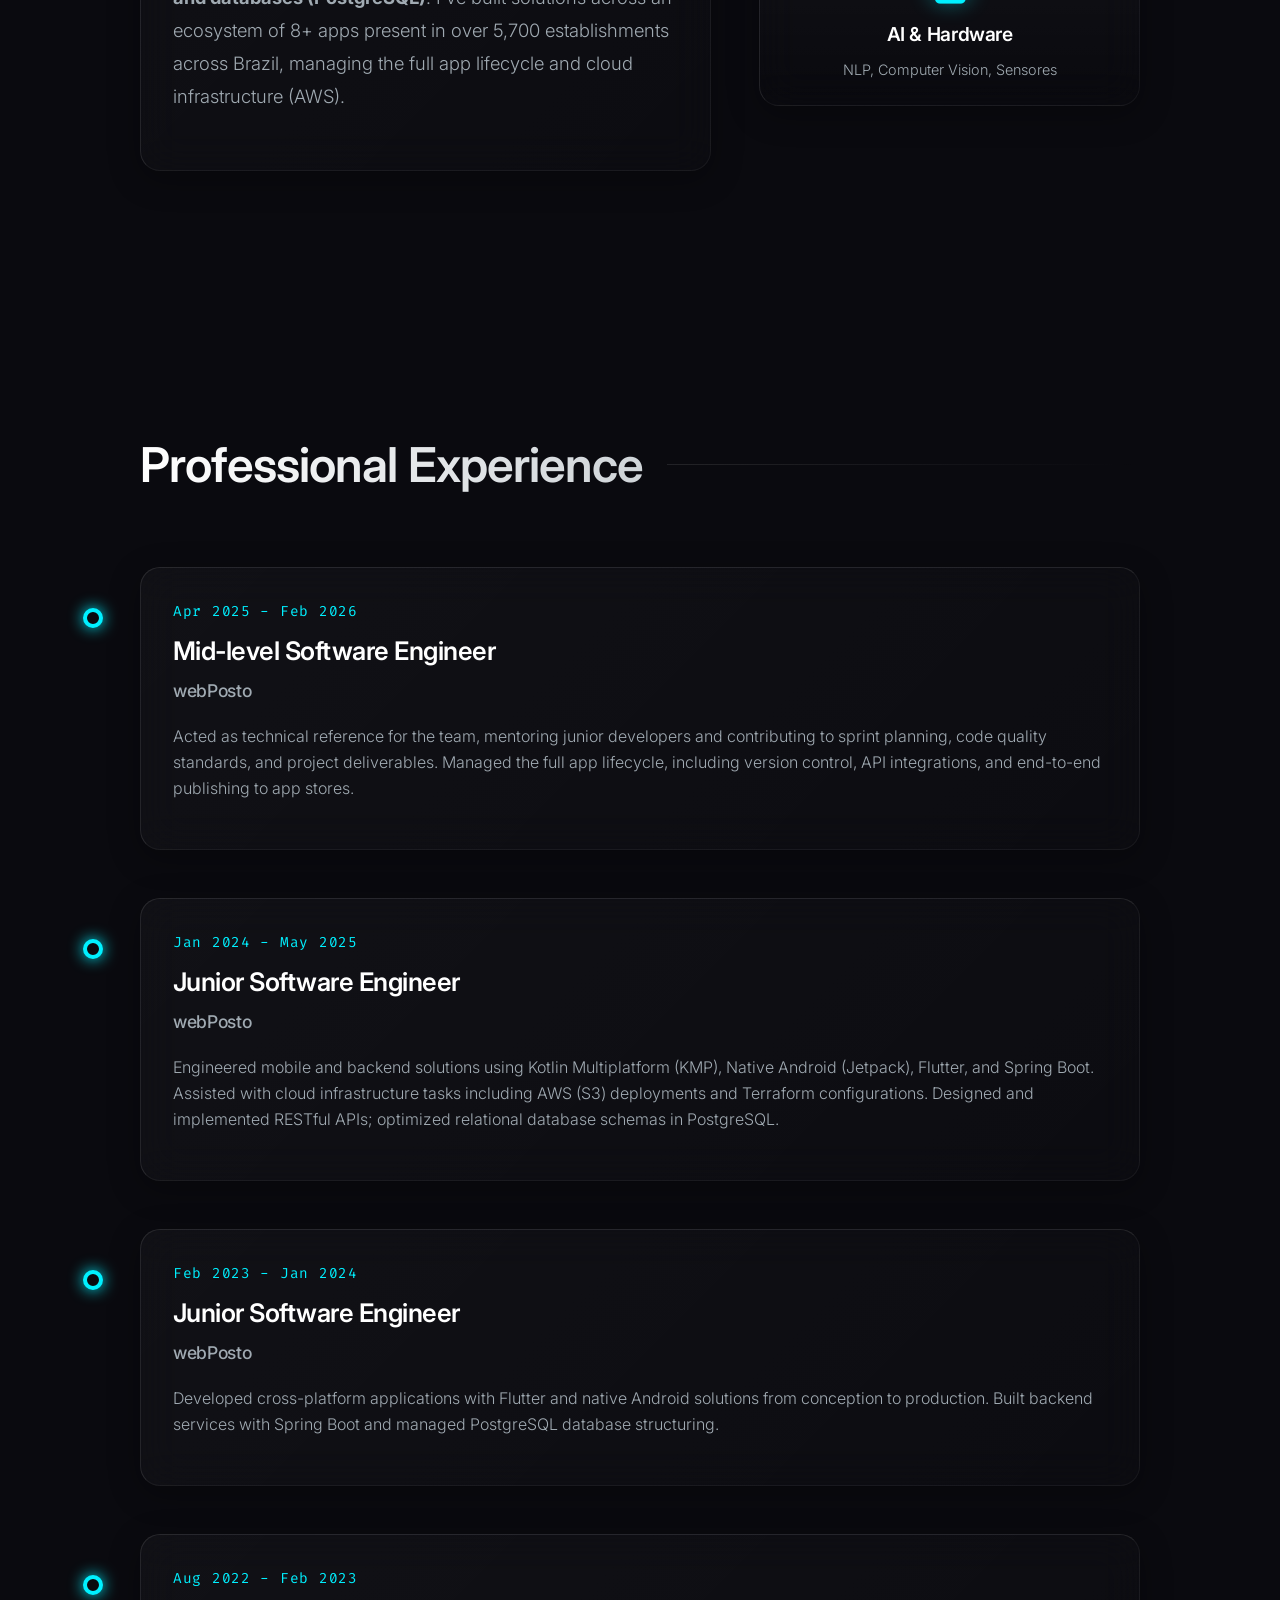
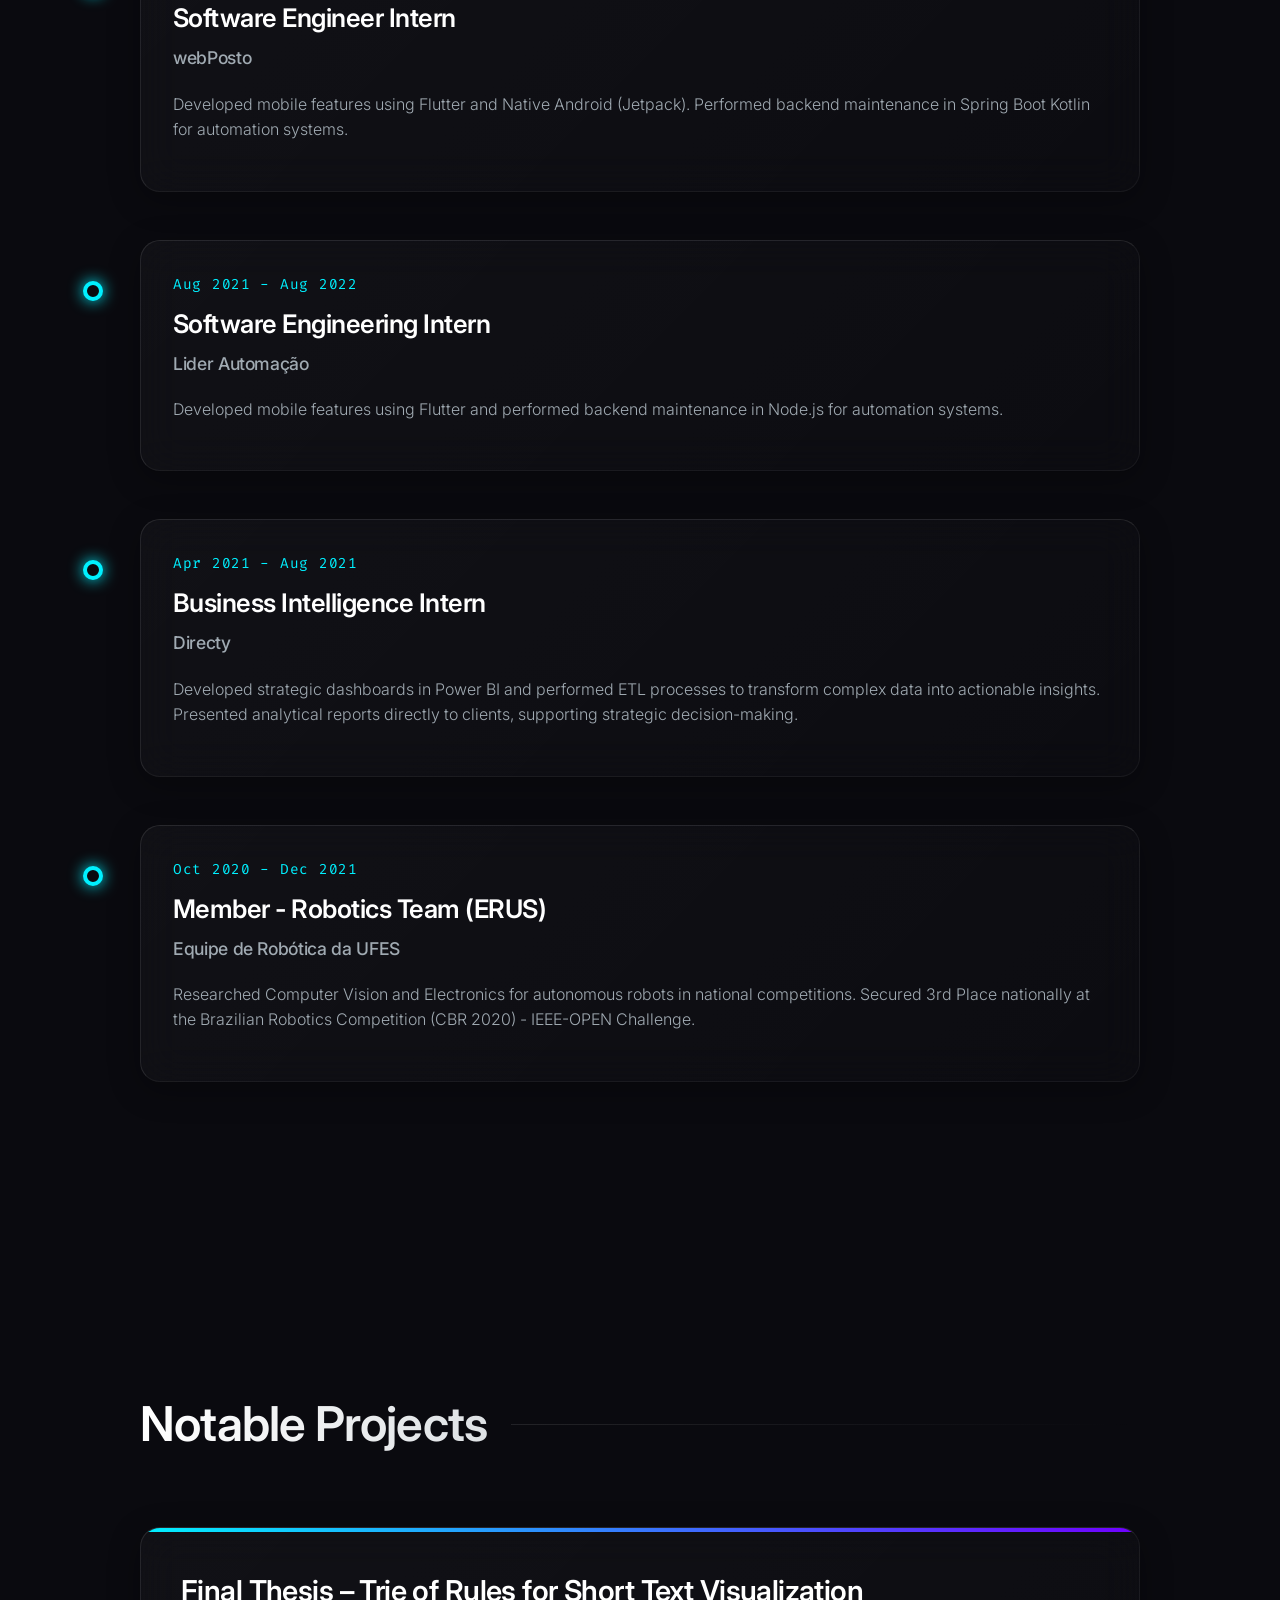
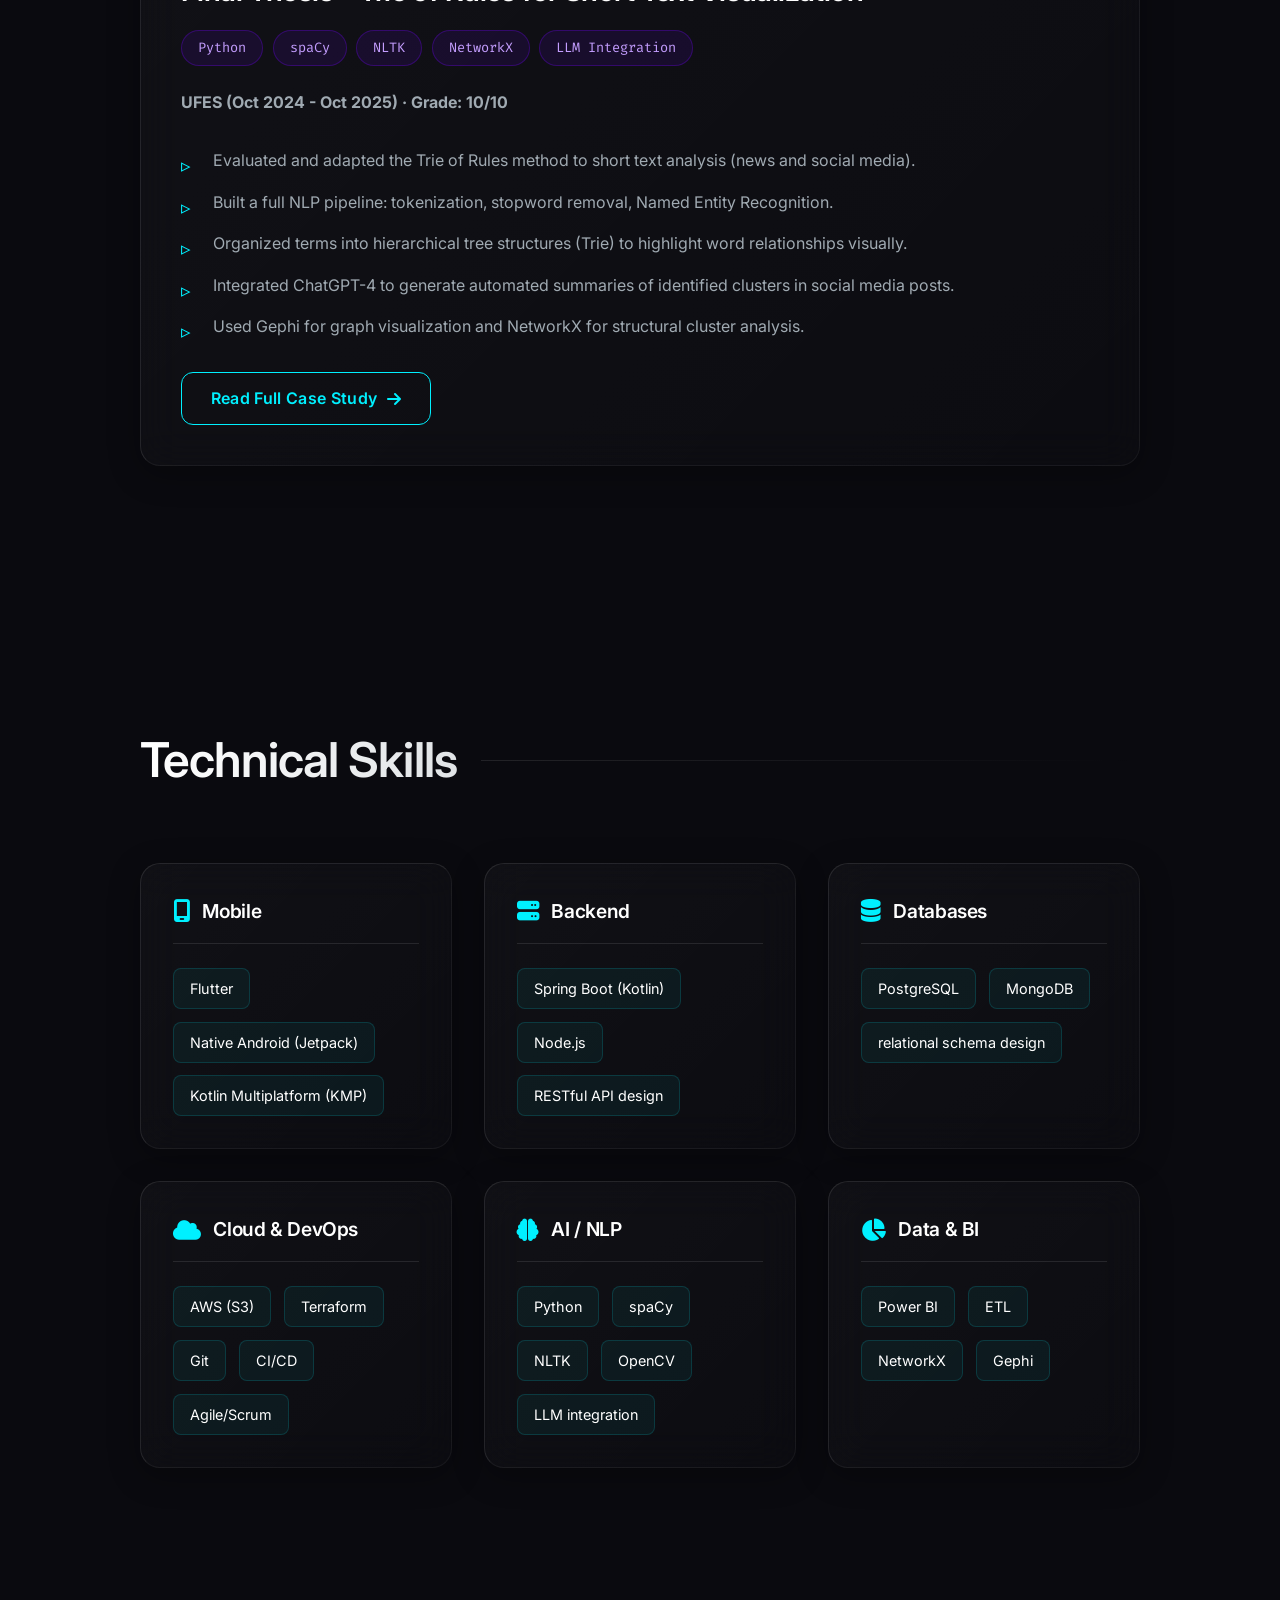
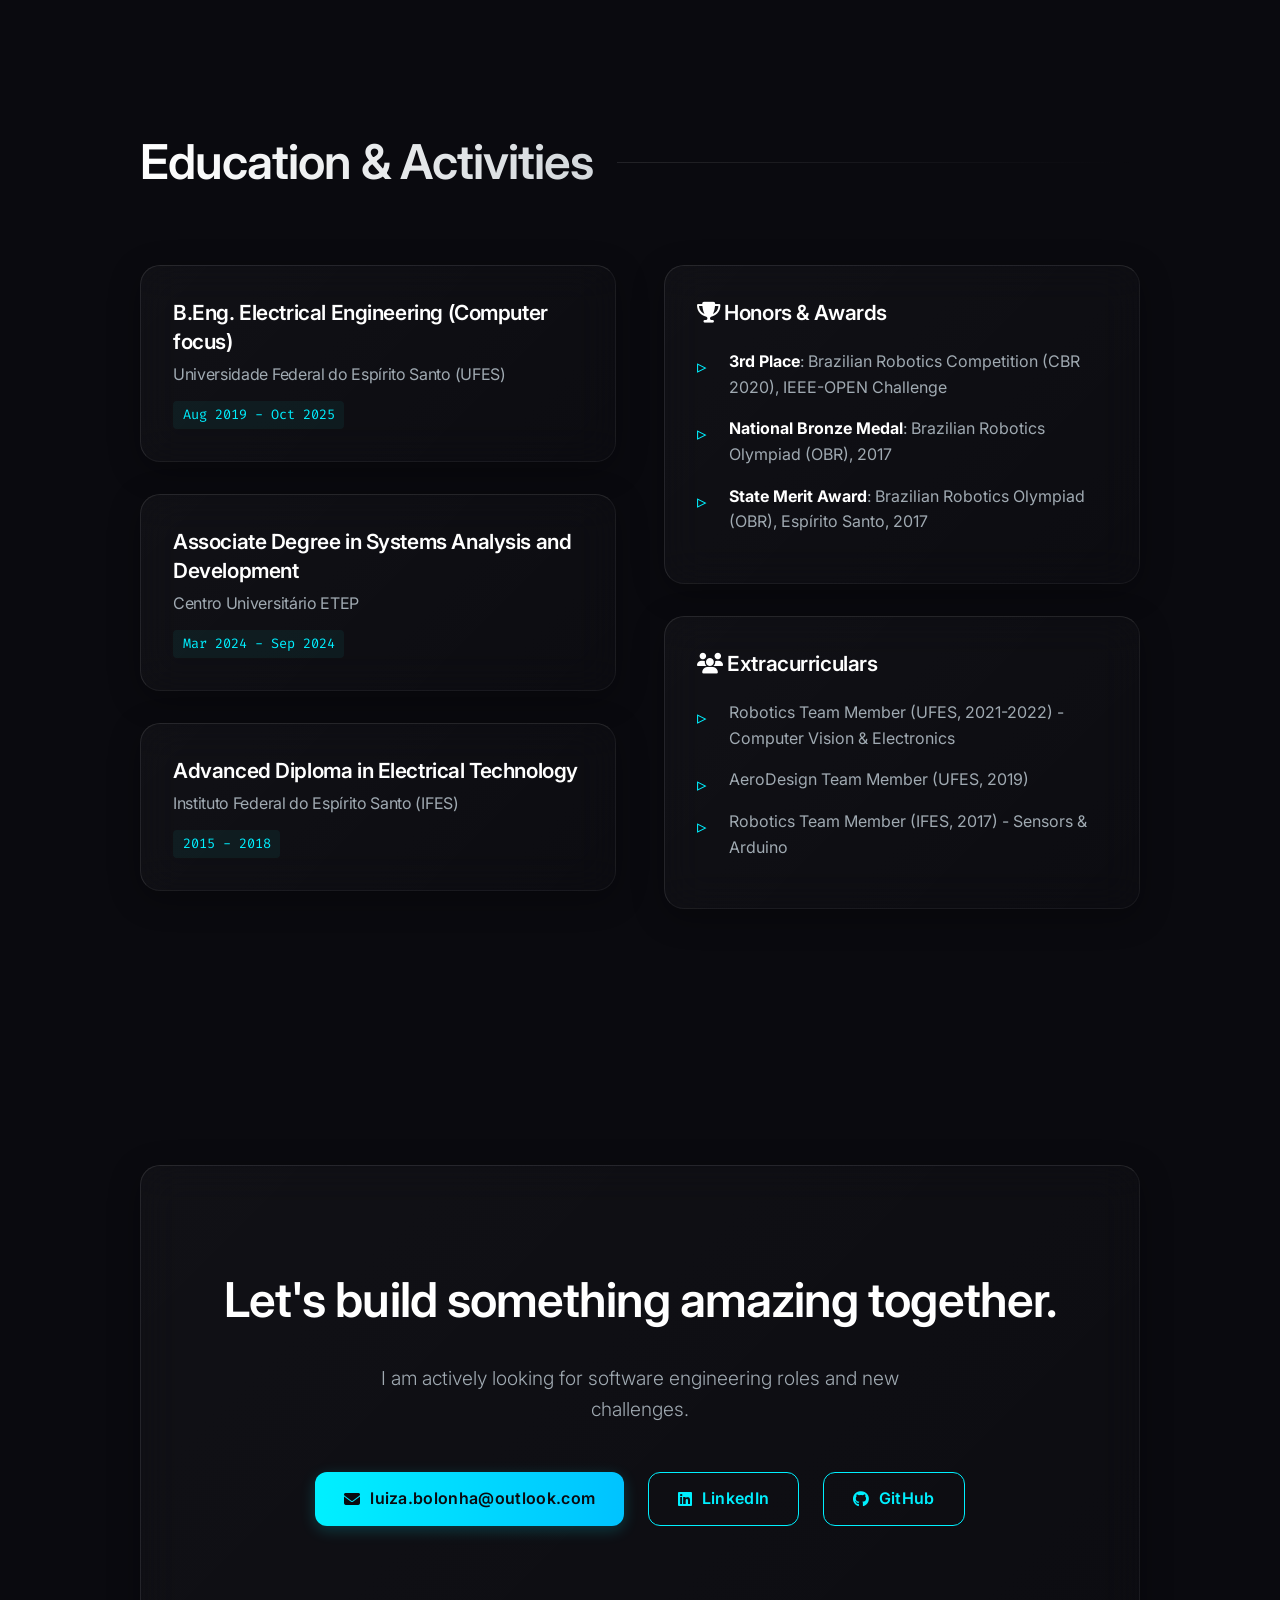
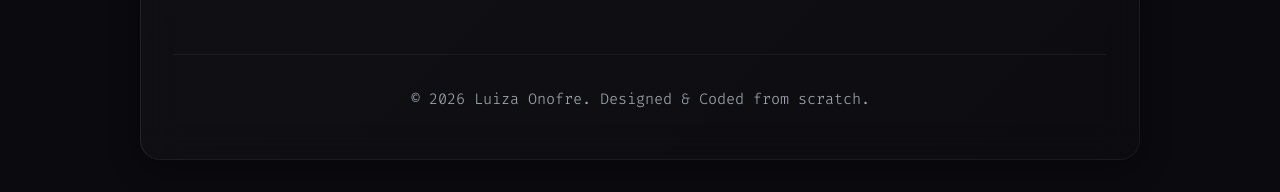
==== commit a2877402: "review" ====
--- a/index.html
+++ b/index.html
@@ -31,6 +31,7 @@
                 <li><a href="#about">About</a></li>
                 <li><a href="#experience">Experience</a></li>
                 <li><a href="#skills">Skills</a></li>
+                <li><a href="#projects">Projects</a></li>
                 <li><a href="#education">Education</a></li>
                 <li><a href="#contact" class="btn btn-outline">Contact Me</a></li>
             </ul>
@@ -45,8 +46,7 @@
             <h1 class="name">Luiza Onofre</h1>
             <h2 class="title"><span class="typing-text">Software Engineer & AI Enthusiast</span></h2>
             <p class="summary">
-                Bridging the gap between software and hardware. With a strong foundation in Electrical Engineering and
-                Software Development, I build robust mobile apps, resilient backends, and data-driven AI solutions.
+                Software engineer with 4+ years of experience building end-to-end mobile and backend solutions across an ecosystem of 8+ apps present in over 5,700 establishments. Proficient in Flutter, Native Android (Jetpack), and Spring Boot Kotlin. Seeking software engineering roles, focusing on data-driven or intelligent systems.
             </p>
             <div class="hero-actions">
                 <a href="#experience" class="btn btn-primary">View My Work</a>
@@ -78,20 +78,19 @@
                 <div class="about-text glass-panel">
                     <p>
                         I hold a degree in <strong>Electrical Engineering</strong> from the Federal University of
-                        Espírito Santo (UFES), with an emphasis on Computing, along with technical backgrounds in
+                        Espírito Santo (UFES), with an emphasis on Computer Science, along with technical backgrounds in
                         Electrotechnics and Systems Analysis.
                     </p>
                     <p>
-                        Throughout my academics, I actively participated in robotics projects focusing on
-                        <strong>computer vision and sensors</strong>, winning medals in national competitions. I also
-                        explored text data analysis using Natural Language Processing (NLP) techniques and Large
-                        Language Models (LLMs).
+                        I have a research background in <strong>NLP and AI</strong>, having built full pipelines
+                        including tokenization, Named Entity Recognition, and integrating Large Language Models (LLMs)
+                        to generate automated summaries and visual insights.
                     </p>
                     <p>
-                        Currently, I work as a Software Developer handling <strong>mobile (Flutter/Android), backend
-                            (Spring Boot), and databases</strong>. I believe that my multidisciplinary profile—uniting
-                        engineering, electronics, and software development—enables me to architect comprehensive and
-                        innovative technological solutions.
+                        Currently, I work as a Software Engineer handling <strong>mobile (Flutter/Native Android),
+                            backend (Spring Boot Kotlin), and databases (PostgreSQL)</strong>. I've built solutions
+                        across an ecosystem of 8+ apps present in over 5,700 establishments across Brazil, managing the
+                        full app lifecycle and cloud infrastructure (AWS).
                     </p>
                 </div>
                 <div class="about-stats">
@@ -119,67 +118,119 @@
     <section id="experience" class="section">
         <div class="section-container reveal">
             <h2 class="section-title">Professional Experience</h2>
-            <div class="timeline">
-
-                <div class="timeline-item glass-panel">
-                    <div class="timeline-dot"></div>
-                    <div class="timeline-date">04/2025 - 02/2026</div>
-                    <div class="timeline-content">
-                        <h3>Mid-level Software Developer</h3>
-                        <h4>Quality Automação</h4>
-                        <p>Developed mobile applications using Flutter, Android Native, and Kotlin Multiplatform (KMP),
-                            participating in the entire project lifecycle. Created backends with Spring Boot (Kotlin),
-                            structured databases, and integrated external APIs. Assisted in publishing applications to
-                            AWS using Terraform. Managed projects and coordinated parts of the development team.</p>
-                    </div>
-                </div>
-
-                <div class="timeline-item glass-panel">
-                    <div class="timeline-dot"></div>
-                    <div class="timeline-date">01/2024 - 04/2025</div>
-                    <div class="timeline-content">
-                        <h3>Junior Software Developer</h3>
-                        <h4>Quality Automação</h4>
-                        <p>Built applications utilizing Flutter, Android Native, and KMP. Maintained and created backend
-                            services with Spring Boot (Kotlin), database structuring, and API integrations. Contributed
-                            to infrastructure as code via AWS Terraform setups.</p>
-                    </div>
-                </div>
-
-                <div class="timeline-item glass-panel">
-                    <div class="timeline-dot"></div>
-                    <div class="timeline-date">03/2023 - 01/2024 &bull; 08/2022 - 03/2023</div>
-                    <div class="timeline-content">
-                        <h3>Mobile Developer Intern & Development Technician</h3>
-                        <h4>Quality Automação</h4>
-                        <p>Flutter and Android Native application development. Acted across the entire app lifecycle,
-                            from conception to App Store/Play Store deployment and maintenance. Gained initial backend
-                            experience with Spring Boot and PostgreSQL.</p>
-                    </div>
-                </div>
-
-                <div class="timeline-item glass-panel">
-                    <div class="timeline-dot"></div>
-                    <div class="timeline-date">08/2021 - 08/2022</div>
-                    <div class="timeline-content">
-                        <h3>Mobile Developer Intern</h3>
-                        <h4>Líder Automação</h4>
-                        <p>Developed and maintained cross-platform mobile applications using Flutter. Handled backend
-                            application maintenance utilizing Node.js.</p>
-                    </div>
-                </div>
-
-                <div class="timeline-item glass-panel">
-                    <div class="timeline-dot"></div>
-                    <div class="timeline-date">04/2021 - 08/2021</div>
-                    <div class="timeline-content">
-                        <h3>Business Intelligence Intern</h3>
-                        <h4>Directy</h4>
-                        <p>Performed ETL (Extract, Transform, Load) processes and data analysis. Built and maintained
-                            dashboards using Power BI to aid strategic decision making.</p>
-                    </div>
-                </div>
-
+            <div class="timeline-item glass-panel">
+                <div class="timeline-dot"></div>
+                <div class="timeline-date">Apr 2025 - Feb 2026</div>
+                <div class="timeline-content">
+                    <h3>Mid-level Software Engineer</h3>
+                    <h4>webPosto</h4>
+                    <p>Acted as technical reference for the team, mentoring junior developers and contributing to sprint
+                        planning, code quality standards, and project deliverables. Managed the full app lifecycle,
+                        including version control, API integrations, and end-to-end publishing to app stores.</p>
+                </div>
+            </div>
+
+            <div class="timeline-item glass-panel">
+                <div class="timeline-dot"></div>
+                <div class="timeline-date">Jan 2024 - May 2025</div>
+                <div class="timeline-content">
+                    <h3>Junior Software Engineer</h3>
+                    <h4>webPosto</h4>
+                    <p>Engineered mobile and backend solutions using Kotlin Multiplatform (KMP), Native Android
+                        (Jetpack), Flutter, and Spring Boot. Assisted with cloud infrastructure tasks including AWS (S3)
+                        deployments and Terraform configurations. Designed and implemented RESTful APIs; optimized
+                        relational database schemas in PostgreSQL.</p>
+                </div>
+            </div>
+
+            <div class="timeline-item glass-panel">
+                <div class="timeline-dot"></div>
+                <div class="timeline-date">Feb 2023 - Jan 2024</div>
+                <div class="timeline-content">
+                    <h3>Junior Software Engineer</h3>
+                    <h4>webPosto</h4>
+                    <p>Developed cross-platform applications with Flutter and native Android solutions from conception
+                        to production. Built backend services with Spring Boot and managed PostgreSQL database
+                        structuring.</p>
+                </div>
+            </div>
+
+            <div class="timeline-item glass-panel">
+                <div class="timeline-dot"></div>
+                <div class="timeline-date">Aug 2022 - Feb 2023</div>
+                <div class="timeline-content">
+                    <h3>Software Engineer Intern</h3>
+                    <h4>webPosto</h4>
+                    <p>Developed mobile features using Flutter and Native Android (Jetpack). Performed backend
+                        maintenance in Spring Boot Kotlin for automation systems.</p>
+                </div>
+            </div>
+
+            <div class="timeline-item glass-panel">
+                <div class="timeline-dot"></div>
+                <div class="timeline-date">Aug 2021 - Aug 2022</div>
+                <div class="timeline-content">
+                    <h3>Software Engineering Intern</h3>
+                    <h4>Lider Automação</h4>
+                    <p>Developed mobile features using Flutter and performed backend maintenance in Node.js for
+                        automation systems.</p>
+                </div>
+            </div>
+
+            <div class="timeline-item glass-panel">
+                <div class="timeline-dot"></div>
+                <div class="timeline-date">Apr 2021 - Aug 2021</div>
+                <div class="timeline-content">
+                    <h3>Business Intelligence Intern</h3>
+                    <h4>Directy</h4>
+                    <p>Developed strategic dashboards in Power BI and performed ETL processes to transform complex data
+                        into actionable insights. Presented analytical reports directly to clients, supporting strategic
+                        decision-making.</p>
+                </div>
+            </div>
+
+            <div class="timeline-item glass-panel">
+                <div class="timeline-dot"></div>
+                <div class="timeline-date">Oct 2020 - Dec 2021</div>
+                <div class="timeline-content">
+                    <h3>Member - Robotics Team (ERUS)</h3>
+                    <h4>Equipe de Robótica da UFES</h4>
+                    <p>Researched Computer Vision and Electronics for autonomous robots in national competitions.
+                        Secured 3rd Place nationally at the Brazilian Robotics Competition (CBR 2020) - IEEE-OPEN
+                        Challenge.</p>
+                </div>
+            </div>
+
+        </div>
+        </div>
+    </section>
+
+    <!-- Projects Section -->
+    <section id="projects" class="section">
+        <div class="section-container reveal">
+            <h2 class="section-title">Notable Projects</h2>
+            <div class="projects-grid">
+                <div class="project-card glass-panel">
+                    <h3>Final Thesis – Trie of Rules for Short Text Visualization</h3>
+                    <div class="project-tags">
+                        <span>Python</span><span>spaCy</span><span>NLTK</span><span>NetworkX</span><span>LLM
+                            Integration</span>
+                    </div>
+                    <p><strong>UFES (Oct 2024 - Oct 2025) · Grade: 10/10</strong></p>
+                    <ul class="project-highlights highlight-panel">
+                        <li>Evaluated and adapted the Trie of Rules method to short text analysis (news and social
+                            media).</li>
+                        <li>Built a full NLP pipeline: tokenization, stopword removal, Named Entity Recognition.</li>
+                        <li>Organized terms into hierarchical tree structures (Trie) to highlight word relationships
+                            visually.</li>
+                        <li>Integrated ChatGPT-4 to generate automated summaries of identified clusters in social media
+                            posts.</li>
+                        <li>Used Gephi for graph visualization and NetworkX for structural cluster analysis.</li>
+                    </ul>
+                    <div style="margin-top: 2rem;">
+                        <a href="tcc.html" class="btn btn-outline">Read Full Case Study <i class="fas fa-arrow-right"></i></a>
+                    </div>
+                </div>
             </div>
         </div>
     </section>
@@ -190,31 +241,41 @@
             <h2 class="section-title">Technical Skills</h2>
             <div class="skills-grid">
                 <div class="skill-category glass-panel">
-                    <h3><i class="fas fa-laptop-code"></i> Languages</h3>
-                    <div class="skill-tags">
-                        <span>Python</span><span>Java</span><span>Kotlin</span>
-                        <span>JavaScript</span><span>Dart</span><span>C/C++</span><span>Matlab</span>
-                    </div>
-                </div>
-                <div class="skill-category glass-panel">
-                    <h3><i class="fas fa-layer-group"></i> Frameworks & Mobile</h3>
-                    <div class="skill-tags">
-                        <span>Flutter</span><span>Spring Boot</span><span>Node.js</span>
-                        <span>Android Native</span><span>Jetpack Compose</span><span>KMP</span>
-                    </div>
-                </div>
-                <div class="skill-category glass-panel">
-                    <h3><i class="fas fa-database"></i> Data & AI</h3>
-                    <div class="skill-tags">
-                        <span>PostgreSQL</span><span>MongoDB</span><span>OpenCV</span>
-                        <span>PyTesseract</span><span>NLTK</span><span>spaCy</span><span>Power BI</span>
-                    </div>
-                </div>
-                <div class="skill-category glass-panel">
-                    <h3><i class="fas fa-tools"></i> Tools & Hardware</h3>
-                    <div class="skill-tags">
-                        <span>Git/GitHub</span><span>AWS</span><span>Terraform</span>
-                        <span>Scrum</span><span>Arduino</span><span>AutoCAD 2D</span>
+                    <h3><i class="fas fa-mobile-screen"></i> Mobile</h3>
+                    <div class="skill-tags">
+                        <span>Flutter</span><span>Native Android (Jetpack)</span><span>Kotlin Multiplatform (KMP)</span>
+                    </div>
+                </div>
+                <div class="skill-category glass-panel">
+                    <h3><i class="fas fa-server"></i> Backend</h3>
+                    <div class="skill-tags">
+                        <span>Spring Boot (Kotlin)</span><span>Node.js</span><span>RESTful API design</span>
+                    </div>
+                </div>
+                <div class="skill-category glass-panel">
+                    <h3><i class="fas fa-database"></i> Databases</h3>
+                    <div class="skill-tags">
+                        <span>PostgreSQL</span><span>MongoDB</span><span>relational schema design</span>
+                    </div>
+                </div>
+                <div class="skill-category glass-panel">
+                    <h3><i class="fas fa-cloud"></i> Cloud & DevOps</h3>
+                    <div class="skill-tags">
+                        <span>AWS
+                            (S3)</span><span>Terraform</span><span>Git</span><span>CI/CD</span><span>Agile/Scrum</span>
+                    </div>
+                </div>
+                <div class="skill-category glass-panel">
+                    <h3><i class="fas fa-brain"></i> AI / NLP</h3>
+                    <div class="skill-tags">
+                        <span>Python</span><span>spaCy</span><span>NLTK</span><span>OpenCV</span><span>LLM
+                            integration</span>
+                    </div>
+                </div>
+                <div class="skill-category glass-panel">
+                    <h3><i class="fas fa-chart-pie"></i> Data & BI</h3>
+                    <div class="skill-tags">
+                        <span>Power BI</span><span>ETL</span><span>NetworkX</span><span>Gephi</span>
                     </div>
                 </div>
             </div>
@@ -228,28 +289,30 @@
             <div class="edu-grid">
                 <div class="edu-col">
                     <div class="edu-item glass-panel">
-                        <h3>Electrical Engineering (Computing)</h3>
+                        <h3>B.Eng. Electrical Engineering (Computer focus)</h3>
                         <h4>Universidade Federal do Espírito Santo (UFES)</h4>
-                        <span class="edu-date">2019 - 2025</span>
+                        <span class="edu-date">Aug 2019 - Oct 2025</span>
                     </div>
                     <div class="edu-item glass-panel">
-                        <h3>Systems Analysis and Development</h3>
+                        <h3>Associate Degree in Systems Analysis and Development</h3>
                         <h4>Centro Universitário ETEP</h4>
-                        <span class="edu-date">Finished 2024</span>
+                        <span class="edu-date">Mar 2024 - Sep 2024</span>
                     </div>
                     <div class="edu-item glass-panel">
-                        <h3>Electrotechnics Technician</h3>
+                        <h3>Advanced Diploma in Electrical Technology</h3>
                         <h4>Instituto Federal do Espírito Santo (IFES)</h4>
                         <span class="edu-date">2015 - 2018</span>
                     </div>
                 </div>
                 <div class="edu-col">
                     <div class="edu-item glass-panel highlight-panel">
-                        <h3><i class="fas fa-trophy"></i> Awards</h3>
+                        <h3><i class="fas fa-trophy"></i> Honors & Awards</h3>
                         <ul>
-                            <li><strong>3rd Place</strong>: Brazilian Robotics Competition (2020) - Team ERUS</li>
-                            <li><strong>Bronze Medal</strong>: National Theoretical Robotics Olympiad (2017)</li>
-                            <li><strong>State Merit</strong>: Theoretical Robotics Olympiad (2017)</li>
+                            <li><strong>3rd Place</strong>: Brazilian Robotics Competition (CBR 2020), IEEE-OPEN
+                                Challenge</li>
+                            <li><strong>National Bronze Medal</strong>: Brazilian Robotics Olympiad (OBR), 2017</li>
+                            <li><strong>State Merit Award</strong>: Brazilian Robotics Olympiad (OBR), Espírito Santo,
+                                2017</li>
                         </ul>
                     </div>
                     <div class="edu-item glass-panel highlight-panel">
@@ -269,13 +332,13 @@
     <section id="contact" class="section footer-section">
         <div class="section-container reveal glass-panel">
             <div class="contact-content">
-                <h2>Let's build something amazing together in Sydney.</h2>
+                <h2>Let's build something amazing together.</h2>
                 <p>I am actively looking for software engineering roles and new challenges.</p>
                 <div class="contact-links">
                     <a href="mailto:luiza.bolonha@outlook.com" class="btn btn-primary"><i class="fas fa-envelope"></i>
                         luiza.bolonha@outlook.com</a>
-                    <a href="https://www.linkedin.com/in/luiza-bolonha" target="_blank" class="btn btn-outline"><i
-                            class="fab fa-linkedin"></i> LinkedIn</a>
+                    <a href="https://www.linkedin.com/in/luiza-bolonha-vieira-onofre" target="_blank"
+                        class="btn btn-outline"><i class="fab fa-linkedin"></i> LinkedIn</a>
                     <a href="https://github.com/luiza-bolonha" target="_blank" class="btn btn-outline"><i
                             class="fab fa-github"></i> GitHub</a>
                 </div>
--- a/style.css
+++ b/style.css
@@ -1,16 +1,18 @@
 /* Variables */
 :root {
-    --bg-dark: #0B0F19;
-    --bg-light: #1A202C;
-    --accent: #00E5FF;
-    --accent-hover: #00B8D4;
-    --text-primary: #F8FAFC;
-    --text-secondary: #94A3B8;
-    --glass-bg: rgba(255, 255, 255, 0.03);
-    --glass-border: rgba(255, 255, 255, 0.08);
+    --bg-dark: #0a0a0f;
+    --bg-light: #151522;
+    --accent: #00f0ff;
+    --accent-hover: #00c3ff;
+    --accent-secondary: #7000ff;
+    --text-primary: #ffffff;
+    --text-secondary: #a0aab2;
+    --glass-bg: rgba(255, 255, 255, 0.02);
+    --glass-border: rgba(255, 255, 255, 0.05);
+    --glass-highlight: rgba(255, 255, 255, 0.1);
     --font-ui: 'Inter', sans-serif;
     --font-mono: 'Fira Code', monospace;
-    --transition: all 0.3s cubic-bezier(0.25, 0.8, 0.25, 1);
+    --transition: all 0.4s cubic-bezier(0.16, 1, 0.3, 1);
 }
 
 /* Global Reset */
@@ -27,64 +29,96 @@
     font-family: var(--font-ui);
     line-height: 1.6;
     overflow-x: hidden;
-}
-
-body::before {
+    position: relative;
+}
+
+/* Dynamic Background Glows */
+body::before, body::after {
     content: '';
     position: fixed;
-    top: -50%;
-    left: -50%;
-    width: 200%;
-    height: 200%;
-    background: radial-gradient(circle at center, rgba(0, 229, 255, 0.05) 0%, transparent 50%);
+    border-radius: 50%;
+    filter: blur(120px);
     z-index: -1;
+    opacity: 0.5;
+    animation: pulse 15s ease-in-out infinite alternate;
+}
+
+body::before {
+    top: -10%;
+    left: -10%;
+    width: 60vw;
+    height: 60vw;
+    background: radial-gradient(circle, rgba(0, 240, 255, 0.15) 0%, transparent 60%);
+}
+
+body::after {
+    bottom: -10%;
+    right: -10%;
+    width: 50vw;
+    height: 50vw;
+    background: radial-gradient(circle, rgba(112, 0, 255, 0.15) 0%, transparent 60%);
+    animation-delay: -5s;
+}
+
+@keyframes pulse {
+    0% { transform: scale(1) translate(0, 0); }
+    50% { transform: scale(1.1) translate(5%, 5%); }
+    100% { transform: scale(0.9) translate(-5%, -5%); }
 }
 
 /* Glassmorphism Classes */
 .glass-panel {
-    background: var(--glass-bg);
-    backdrop-filter: blur(16px);
-    -webkit-backdrop-filter: blur(16px);
+    background: linear-gradient(135deg, rgba(255, 255, 255, 0.03) 0%, rgba(255, 255, 255, 0.01) 100%);
+    backdrop-filter: blur(20px);
+    -webkit-backdrop-filter: blur(20px);
     border: 1px solid var(--glass-border);
-    border-radius: 16px;
+    border-top: 1px solid var(--glass-highlight);
+    border-left: 1px solid var(--glass-highlight);
+    border-radius: 20px;
     padding: 2rem;
     transition: var(--transition);
+    box-shadow: 0 8px 32px 0 rgba(0, 0, 0, 0.3);
 }
 
 .glass-panel:hover {
-    border-color: rgba(0, 229, 255, 0.3);
-    transform: translateY(-5px);
-    box-shadow: 0 10px 30px -10px rgba(0, 0, 0, 0.5);
+    border-color: rgba(0, 240, 255, 0.4);
+    transform: translateY(-8px);
+    box-shadow: 0 20px 40px -10px rgba(0, 240, 255, 0.15), 0 8px 32px 0 rgba(0, 0, 0, 0.5);
+    background: linear-gradient(135deg, rgba(255, 255, 255, 0.05) 0%, rgba(255, 255, 255, 0.02) 100%);
 }
 
 /* Typography */
-h1, h2, h3, h4 { color: var(--text-primary); font-weight: 600; }
-p { color: var(--text-secondary); margin-bottom: 1rem; }
+h1, h2, h3, h4 { color: var(--text-primary); font-weight: 600; letter-spacing: -0.02em; }
+p { color: var(--text-secondary); margin-bottom: 1rem; font-weight: 300; }
 a { color: var(--accent); text-decoration: none; transition: var(--transition); }
-a:hover { color: var(--accent-hover); }
+a:hover { color: var(--accent-hover); text-shadow: 0 0 8px rgba(0, 240, 255, 0.5); }
 
 /* Buttons */
 .btn {
     display: inline-flex;
     align-items: center;
-    gap: 0.5rem;
-    padding: 0.8rem 1.5rem;
-    border-radius: 8px;
+    gap: 0.6rem;
+    padding: 0.8rem 1.8rem;
+    border-radius: 12px;
     font-weight: 600;
     cursor: pointer;
     transition: var(--transition);
     font-family: var(--font-ui);
+    letter-spacing: 0.02em;
+    position: relative;
+    overflow: hidden;
 }
 
 .btn-primary {
-    background-color: var(--accent);
+    background: linear-gradient(90deg, var(--accent), var(--accent-hover));
     color: var(--bg-dark);
     border: none;
-}
+    box-shadow: 0 4px 15px rgba(0, 240, 255, 0.2);
+}
+
 .btn-primary:hover {
-    background-color: var(--accent-hover);
-    transform: translateY(-2px);
-    box-shadow: 0 4px 15px rgba(0, 229, 255, 0.3);
+    transform: translateY(-3px);
+    box-shadow: 0 8px 25px rgba(0, 240, 255, 0.4);
 }
 
 .btn-outline {
@@ -92,9 +126,11 @@
     color: var(--accent);
     border: 1px solid var(--accent);
 }
+
 .btn-outline:hover {
-    background: rgba(0, 229, 255, 0.1);
-    transform: translateY(-2px);
+    background: rgba(0, 240, 255, 0.1);
+    transform: translateY(-3px);
+    box-shadow: 0 8px 25px rgba(0, 240, 255, 0.2);
 }
 
 /* Navigation */
@@ -106,9 +142,10 @@
     transition: var(--transition);
     padding: 1.5rem 0;
 }
+
 #navbar.scrolled {
-    background: rgba(11, 15, 25, 0.9);
-    backdrop-filter: blur(10px);
+    background: rgba(10, 10, 15, 0.85);
+    backdrop-filter: blur(16px);
     border-bottom: 1px solid var(--glass-border);
     padding: 1rem 0;
 }
@@ -125,129 +162,240 @@
 .logo {
     font-family: var(--font-mono);
     font-size: 1.5rem;
-    font-weight: 600;
-    color: var(--accent);
+    font-weight: 800;
+    color: var(--text-primary);
+    position: relative;
+}
+.logo::after {
+    content: '';
+    position: absolute;
+    width: 10px;
+    height: 10px;
+    background: var(--accent);
+    border-radius: 50%;
+    right: -15px;
+    bottom: 5px;
+    box-shadow: 0 0 10px var(--accent);
 }
 
 .nav-links {
     display: flex;
-    gap: 2rem;
+    gap: 2.5rem;
     list-style: none;
     align-items: center;
 }
-.nav-links a { color: var(--text-primary); font-size: 0.95rem; }
-.nav-links a:hover { color: var(--accent); }
-.nav-links .btn { color: var(--accent); }
+.nav-links a { color: var(--text-secondary); font-size: 0.95rem; font-weight: 500; }
+.nav-links a:hover { color: var(--text-primary); }
 
 .mobile-menu-btn { display: none; font-size: 1.5rem; cursor: pointer; color: var(--text-primary); }
 
 /* Layout Sections */
-.section { padding: 6rem 2rem; min-height: 100vh; display: flex; flex-direction: column; justify-content: center; }
-.section-container { max-width: 1000px; margin: 0 auto; width: 100%; }
+.section { padding: 8rem 2rem; min-height: 100vh; display: flex; flex-direction: column; justify-content: center; }
+.section-container { max-width: 1000px; margin: 0 auto; width: 100%; position: relative;}
 .section-title {
-    font-size: 2.5rem;
-    margin-bottom: 3rem;
+    font-size: 3rem;
+    margin-bottom: 4rem;
     display: flex;
     align-items: center;
-    gap: 1rem;
+    gap: 1.5rem;
+    background: linear-gradient(90deg, var(--text-primary), var(--text-secondary));
+    -webkit-background-clip: text;
+    -webkit-text-fill-color: transparent;
 }
 .section-title::after {
-    content: ''; height: 1px; flex: 1; background: var(--glass-border);
+    content: ''; height: 1px; flex: 1; 
+    background: linear-gradient(90deg, var(--glass-highlight), transparent);
 }
 
 /* Hero Section */
 .hero { display: flex; flex-direction: row; align-items: center; max-width: 1200px; margin: 0 auto; min-height: 100vh; padding: 0 2rem; }
 .hero-content { flex: 1; z-index: 2; }
-.hero-graphic { flex: 1; position: relative; height: 500px; display: flex; justify-content: center; align-items: center; }
-.greeting { font-family: var(--font-mono); color: var(--accent); margin-bottom: 0.5rem; font-size: 1.1rem; }
-.name { font-size: 4.5rem; font-weight: 800; line-height: 1.1; margin-bottom: 1rem; color: #fff; }
-.title { font-size: 2rem; color: var(--text-secondary); margin-bottom: 1.5rem; font-weight: 600; }
-.hero-actions { display: flex; gap: 1rem; margin-top: 2rem; align-items: center; }
-.social-icon { font-size: 1.5rem; color: var(--text-secondary); }
-.social-icon:hover { color: var(--accent); transform: scale(1.1); }
+.hero-graphic { flex: 1; position: relative; height: 500px; display: flex; justify-content: center; align-items: center; perspective: 1000px;}
+.greeting { font-family: var(--font-mono); color: var(--accent); margin-bottom: 0.5rem; font-size: 1.1rem; letter-spacing: 0.05em; }
+.name { 
+    font-size: 5rem; 
+    font-weight: 800; 
+    line-height: 1.1; 
+    margin-bottom: 1rem; 
+    color: #fff;
+    background: linear-gradient(to right, #fff, var(--text-secondary));
+    -webkit-background-clip: text;
+    -webkit-text-fill-color: transparent;
+}
+.title { font-size: 2.2rem; color: var(--accent); margin-bottom: 1.5rem; font-weight: 600; text-shadow: 0 0 20px rgba(0, 240, 255, 0.3);}
+.summary { font-size: 1.15rem; max-width: 550px; margin-bottom: 2.5rem; line-height: 1.8;}
+.hero-actions { display: flex; gap: 1.5rem; align-items: center; }
+.social-icon { 
+    font-size: 1.5rem; color: var(--text-secondary); 
+    background: var(--glass-bg); padding: 0.8rem; border-radius: 50%;
+    border: 1px solid var(--glass-border);
+    display: flex; align-items: center; justify-content: center;
+}
+.social-icon:hover { 
+    color: var(--accent); 
+    border-color: var(--accent);
+    transform: scale(1.1) rotate(5deg); 
+    box-shadow: 0 0 15px rgba(0, 240, 255, 0.2);
+}
 
 /* Hero Graphic Elements */
 .glass-orb {
-    width: 300px; height: 300px; border-radius: 50%;
-    background: radial-gradient(circle, rgba(0, 229, 255, 0.2) 0%, transparent 70%);
-    position: absolute; filter: blur(20px); animation: float 6s ease-in-out infinite;
-}
-.decor-card-1 { position: absolute; top: 20%; right: 10%; animation: float 5s ease-in-out infinite 1s; padding: 1rem; font-weight: 600;}
-.decor-card-2 { position: absolute; bottom: 30%; left: 10%; animation: float 7s ease-in-out infinite 0.5s; padding: 1rem; font-weight: 600;}
-.decor-card-3 { position: absolute; top: 50%; right: 20%; animation: float 6s ease-in-out infinite 2s; padding: 1rem; font-weight: 600;}
+    width: 350px; height: 350px; border-radius: 50%;
+    background: radial-gradient(circle, rgba(0, 240, 255, 0.3) 0%, transparent 70%);
+    position: absolute; filter: blur(30px); animation: floatOrb 8s ease-in-out infinite alternate;
+}
+.decor-card-1, .decor-card-2, .decor-card-3 {
+    position: absolute; padding: 1.2rem; font-weight: 600;
+    backdrop-filter: blur(20px); border-radius: 16px;
+    border: 1px solid rgba(255,255,255,0.1);
+    box-shadow: 0 10px 30px rgba(0,0,0,0.5);
+    display: flex; align-items: center; gap: 0.8rem;
+    color: var(--text-primary);
+}
+.decor-card-1 i { color: #42A5F5; font-size: 1.5rem;}
+.decor-card-2 i { color: #EF5350; font-size: 1.5rem;}
+.decor-card-3 i { color: #AB47BC; font-size: 1.5rem;}
+
+.decor-card-1 { top: 15%; right: 5%; animation: float 6s ease-in-out infinite 1s; }
+.decor-card-2 { bottom: 20%; left: 0%; animation: float 7s ease-in-out infinite 0.5s; }
+.decor-card-3 { top: 60%; right: -5%; animation: float 5s ease-in-out infinite 2s; }
 
 @keyframes float {
-    0% { transform: translateY(0px); }
-    50% { transform: translateY(-20px); }
-    100% { transform: translateY(0px); }
+    0% { transform: translateY(0px) rotate(0deg); }
+    50% { transform: translateY(-20px) rotate(2deg); }
+    100% { transform: translateY(0px) rotate(0deg); }
+}
+
+@keyframes floatOrb {
+    0% { transform: scale(1); opacity: 0.6; }
+    100% { transform: scale(1.2); opacity: 1; }
 }
 
 /* About Grid */
-.about-grid { display: grid; grid-template-columns: 3fr 2fr; gap: 2rem; }
-.about-text p { font-size: 1.1rem; margin-bottom: 1.5rem; }
-.about-stats { display: flex; flex-direction: column; gap: 1rem; }
-.stat-card { display: flex; flex-direction: column; align-items: center; text-align: center; padding: 1.5rem;}
-.stat-icon { font-size: 2rem; color: var(--accent); margin-bottom: 0.5rem; }
-.stat-card h3 { font-size: 1.2rem; margin-bottom: 0.25rem;}
-.stat-card p { font-size: 0.85rem; margin: 0;}
+.about-grid { display: grid; grid-template-columns: 3fr 2fr; gap: 3rem; align-items: stretch;}
+.about-text p { font-size: 1.15rem; margin-bottom: 1.5rem; line-height: 1.8;}
+.about-stats { display: flex; flex-direction: column; gap: 1.5rem; }
+.stat-card { 
+    display: flex; flex-direction: column; align-items: center; text-align: center; padding: 1.5rem;
+    background: linear-gradient(180deg, rgba(255,255,255,0.03) 0%, transparent 100%);
+}
+.stat-icon { 
+    font-size: 2.2rem; color: var(--accent); margin-bottom: 1rem; 
+    filter: drop-shadow(0 0 10px rgba(0, 240, 255, 0.4));
+}
+.stat-card h3 { font-size: 1.2rem; margin-bottom: 0.5rem;}
+.stat-card p { font-size: 0.9rem; margin: 0; color: var(--text-secondary);}
 
 /* Timeline */
-.timeline { position: relative; padding-left: 2rem; }
-.timeline::before { content: ''; position: absolute; left: 0; top: 0; height: 100%; width: 2px; background: var(--glass-border); }
-.timeline-item { position: relative; margin-bottom: 2rem; padding: 2rem; }
+.timeline { position: relative; padding-left: 3rem; }
+.timeline::before { 
+    content: ''; position: absolute; left: 0; top: 0; height: 100%; width: 2px; 
+    background: linear-gradient(to bottom, var(--accent), var(--accent-secondary), transparent);
+    box-shadow: 0 0 10px var(--accent);
+}
+.timeline-item { position: relative; margin-bottom: 3rem; padding: 2rem; }
 .timeline-dot {
-    position: absolute; left: -2.0rem; top: 2.5rem; width: 16px; height: 16px; border-radius: 50%;
-    background: var(--accent); border: 4px solid var(--bg-dark); transform: translateX(-50%);
-}
-.timeline-date { font-family: var(--font-mono); font-size: 0.85rem; color: var(--accent); margin-bottom: 0.5rem; }
-.timeline-item h3 { font-size: 1.4rem; color: #fff; margin-bottom: 0.2rem; }
-.timeline-item h4 { font-size: 1rem; color: var(--text-secondary); margin-bottom: 1rem; font-weight: 400;}
+    position: absolute; left: -3.0rem; top: 2.5rem; width: 20px; height: 20px; border-radius: 50%;
+    background: var(--bg-dark); border: 4px solid var(--accent); transform: translateX(-50%);
+    box-shadow: 0 0 15px var(--accent);
+    transition: var(--transition);
+}
+.timeline-item:hover .timeline-dot {
+    background: var(--accent);
+    box-shadow: 0 0 25px var(--accent);
+    transform: translateX(-50%) scale(1.2);
+}
+.timeline-date { font-family: var(--font-mono); font-size: 0.9rem; color: var(--accent); margin-bottom: 0.5rem; letter-spacing: 0.05em;}
+.timeline-item h3 { font-size: 1.6rem; color: #fff; margin-bottom: 0.3rem; }
+.timeline-item h4 { font-size: 1.1rem; color: var(--text-secondary); margin-bottom: 1.2rem; font-weight: 500;}
+
+/* Projects */
+.projects-grid { display: grid; grid-template-columns: 1fr; gap: 2rem; }
+.project-card { padding: 2.5rem; position: relative; overflow: hidden;}
+.project-card::before {
+    content: ''; position: absolute; top: 0; left: 0; width: 100%; height: 4px;
+    background: linear-gradient(90deg, var(--accent), var(--accent-secondary));
+}
+.project-card h3 { font-size: 1.8rem; margin-bottom: 1rem; color: var(--text-primary); }
+.project-tags { display: flex; flex-wrap: wrap; gap: 0.6rem; margin-bottom: 1.5rem; }
+.project-tags span { 
+    background: rgba(112, 0, 255, 0.1); color: #c49eff; padding: 0.4rem 1rem; 
+    border-radius: 20px; font-size: 0.85rem; font-family: var(--font-mono);
+    border: 1px solid rgba(112, 0, 255, 0.3);
+}
 
 /* Skills */
-.skills-grid { display: grid; grid-template-columns: repeat(auto-fit, minmax(200px, 1fr)); gap: 1.5rem; }
-.skill-category h3 { font-size: 1.1rem; margin-bottom: 1rem; display: flex; align-items: center; gap: 0.5rem; border-bottom: 1px solid var(--glass-border); padding-bottom: 0.5rem;}
-.skill-category h3 i { color: var(--accent); }
-.skill-tags { display: flex; flex-wrap: wrap; gap: 0.5rem; }
-.skill-tags span { background: rgba(0, 229, 255, 0.05); color: var(--text-primary); padding: 0.4rem 0.8rem; border-radius: 4px; font-size: 0.85rem; border: 1px solid rgba(0, 229, 255, 0.2); }
+.skills-grid { display: grid; grid-template-columns: repeat(auto-fit, minmax(280px, 1fr)); gap: 2rem; }
+.skill-category { padding: 2rem; }
+.skill-category h3 { 
+    font-size: 1.2rem; margin-bottom: 1.5rem; display: flex; align-items: center; gap: 0.8rem; 
+    border-bottom: 1px solid var(--glass-highlight); padding-bottom: 1rem;
+}
+.skill-category h3 i { color: var(--accent); font-size: 1.4rem; }
+.skill-tags { display: flex; flex-wrap: wrap; gap: 0.8rem; }
+.skill-tags span { 
+    background: rgba(0, 240, 255, 0.05); color: var(--text-primary); padding: 0.5rem 1rem; 
+    border-radius: 8px; font-size: 0.9rem; border: 1px solid rgba(0, 240, 255, 0.15); 
+    transition: var(--transition);
+}
+.skill-tags span:hover {
+    background: rgba(0, 240, 255, 0.15);
+    border-color: var(--accent);
+    transform: translateY(-2px);
+    box-shadow: 0 4px 10px rgba(0, 240, 255, 0.1);
+}
 
 /* Education */
-.edu-grid { display: grid; grid-template-columns: 1fr 1fr; gap: 2rem; }
-.edu-col { display: flex; flex-direction: column; gap: 1.5rem; }
-.edu-item h3 { font-size: 1.2rem; margin-bottom: 0.25rem; display: flex; align-items:center; gap:0.5rem;}
-.edu-item h4 { font-size: 0.95rem; font-weight: 400; color: var(--text-secondary); margin-bottom: 0.5rem; }
-.edu-date { font-family: var(--font-mono); font-size: 0.8rem; color: var(--accent); }
-.highlight-panel ul { list-style: none; padding-top: 1rem; }
-.highlight-panel li { margin-bottom: 0.8rem; position: relative; padding-left: 1.5rem; font-size: 0.95rem; color: var(--text-secondary);}
-.highlight-panel li::before { content: '▹'; position: absolute; left: 0; color: var(--accent); }
+.edu-grid { display: grid; grid-template-columns: 1fr 1fr; gap: 3rem; }
+.edu-col { display: flex; flex-direction: column; gap: 2rem; }
+.edu-item h3 { font-size: 1.3rem; margin-bottom: 0.4rem; line-height: 1.4;}
+.edu-item h4 { font-size: 1rem; font-weight: 400; color: var(--text-secondary); margin-bottom: 0.8rem; }
+.edu-date { font-family: var(--font-mono); font-size: 0.85rem; color: var(--accent); display: inline-block; padding: 0.2rem 0.6rem; background: rgba(0, 240, 255, 0.05); border-radius: 4px;}
+.highlight-panel ul, ul.highlight-panel { list-style: none; padding-top: 1rem; }
+.highlight-panel li, ul.highlight-panel li { margin-bottom: 1rem; position: relative; padding-left: 2rem; font-size: 1rem; color: var(--text-secondary); line-height: 1.6;}
+.highlight-panel li::before, ul.highlight-panel li::before { 
+    content: '▹'; position: absolute; left: 0; top: 2px; color: var(--accent); font-size: 1.2rem;
+}
+.highlight-panel strong { color: var(--text-primary); }
 
 /* Contact Section */
-.contact-content { text-align: center; }
-.contact-content h2 { font-size: 2.5rem; margin-bottom: 1rem; }
-.contact-content p { font-size: 1.2rem; margin-bottom: 2rem; max-width: 600px; margin-left: auto; margin-right: auto;}
-.contact-links { display: flex; justify-content: center; gap: 1rem; flex-wrap: wrap; margin-bottom: 3rem;}
-footer { border-top: 1px solid var(--glass-border); padding-top: 2rem; font-size: 0.9rem; color: var(--text-secondary); font-family: var(--font-mono);}
+.footer-section { padding-bottom: 2rem; min-height: auto;}
+.contact-content { text-align: center; padding: 4rem 2rem; }
+.contact-content h2 { font-size: 3rem; margin-bottom: 1.5rem; }
+.contact-content p { font-size: 1.2rem; margin-bottom: 3rem; max-width: 600px; margin-left: auto; margin-right: auto;}
+.contact-links { display: flex; justify-content: center; gap: 1.5rem; flex-wrap: wrap; margin-bottom: 4rem;}
+footer { 
+    border-top: 1px solid var(--glass-border); padding-top: 2rem; 
+    font-size: 0.95rem; color: var(--text-secondary); font-family: var(--font-mono);
+    text-align: center;
+}
 
 /* Animations */
-.fade-in-up { opacity: 0; transform: translateY(30px); animation: fadeInUp 0.8s forwards; }
-.delay-1 { animation-delay: 0.2s; }
+.fade-in-up { opacity: 0; transform: translateY(40px); animation: fadeInUp 1s cubic-bezier(0.16, 1, 0.3, 1) forwards; }
+.delay-1 { animation-delay: 0.3s; }
 
 @keyframes fadeInUp { to { opacity: 1; transform: translateY(0); } }
 
 /* Scroll Reveal Classes via JS */
-.reveal { opacity: 0; transform: translateY(50px); transition: all 0.8s ease-out; }
+.reveal { opacity: 0; transform: translateY(60px); transition: all 1s cubic-bezier(0.16, 1, 0.3, 1); }
 .reveal.active { opacity: 1; transform: translateY(0); }
 
 /* Responsive */
+@media (max-width: 900px) {
+    .about-grid, .edu-grid { grid-template-columns: 1fr; }
+    .hero-graphic { display: none; }
+    .name { font-size: 3.5rem; }
+    .section-title { font-size: 2.5rem; }
+}
+
 @media (max-width: 768px) {
     .nav-links { display: none; }
     .mobile-menu-btn { display: block; }
     .hero { flex-direction: column; text-align: center; justify-content: center; padding-top: 6rem; }
-    .hero-graphic { display: none; }
-    .name { font-size: 3rem; }
-    .title { font-size: 1.5rem; }
-    .hero-actions { justify-content: center; }
-    .about-grid { grid-template-columns: 1fr; }
-    .edu-grid { grid-template-columns: 1fr; }
-    .section { padding: 4rem 1.5rem; }
-    .section-title { font-size: 2rem; }
-}
+    .title { font-size: 1.8rem; }
+    .hero-actions { justify-content: center; flex-wrap: wrap;}
+    .section { padding: 5rem 1.5rem; }
+    .timeline { padding-left: 2rem; }
+    .timeline-dot { left: -2.0rem; }
+    .contact-content h2 { font-size: 2rem; }
+}
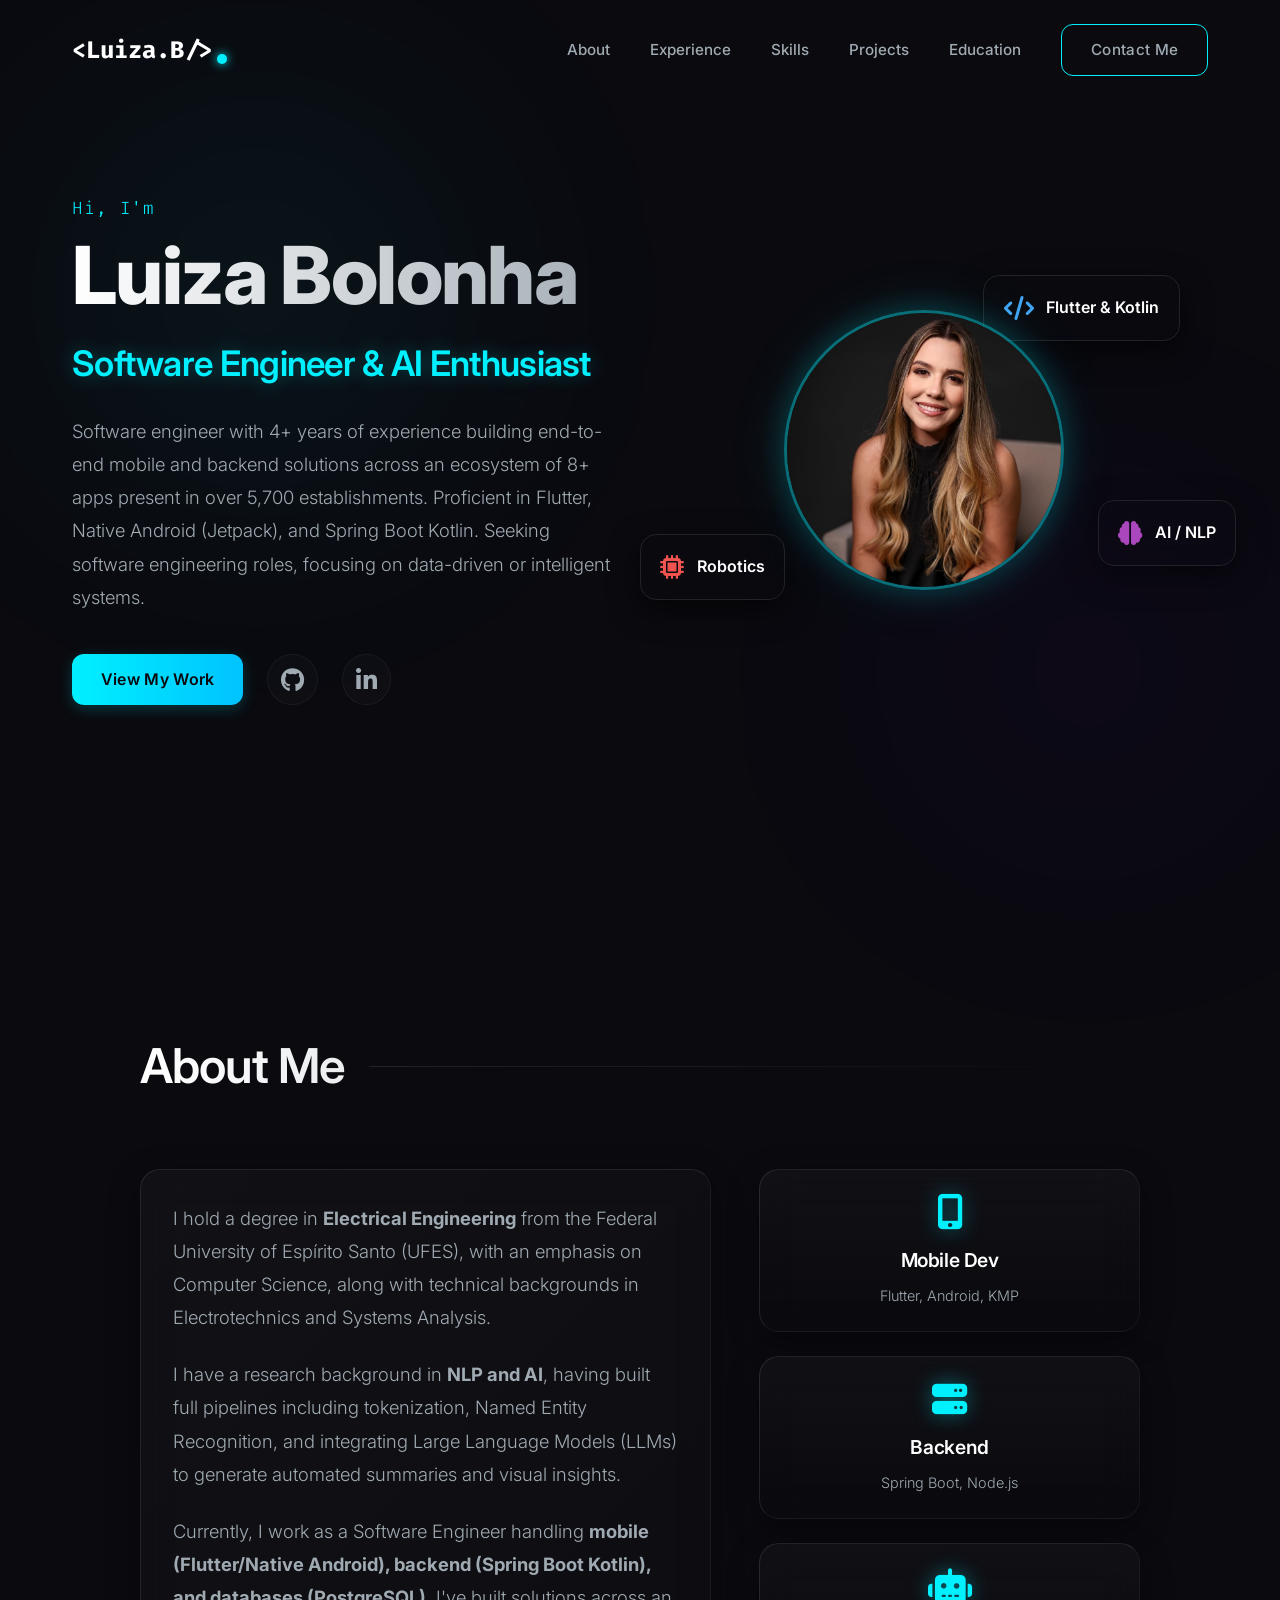
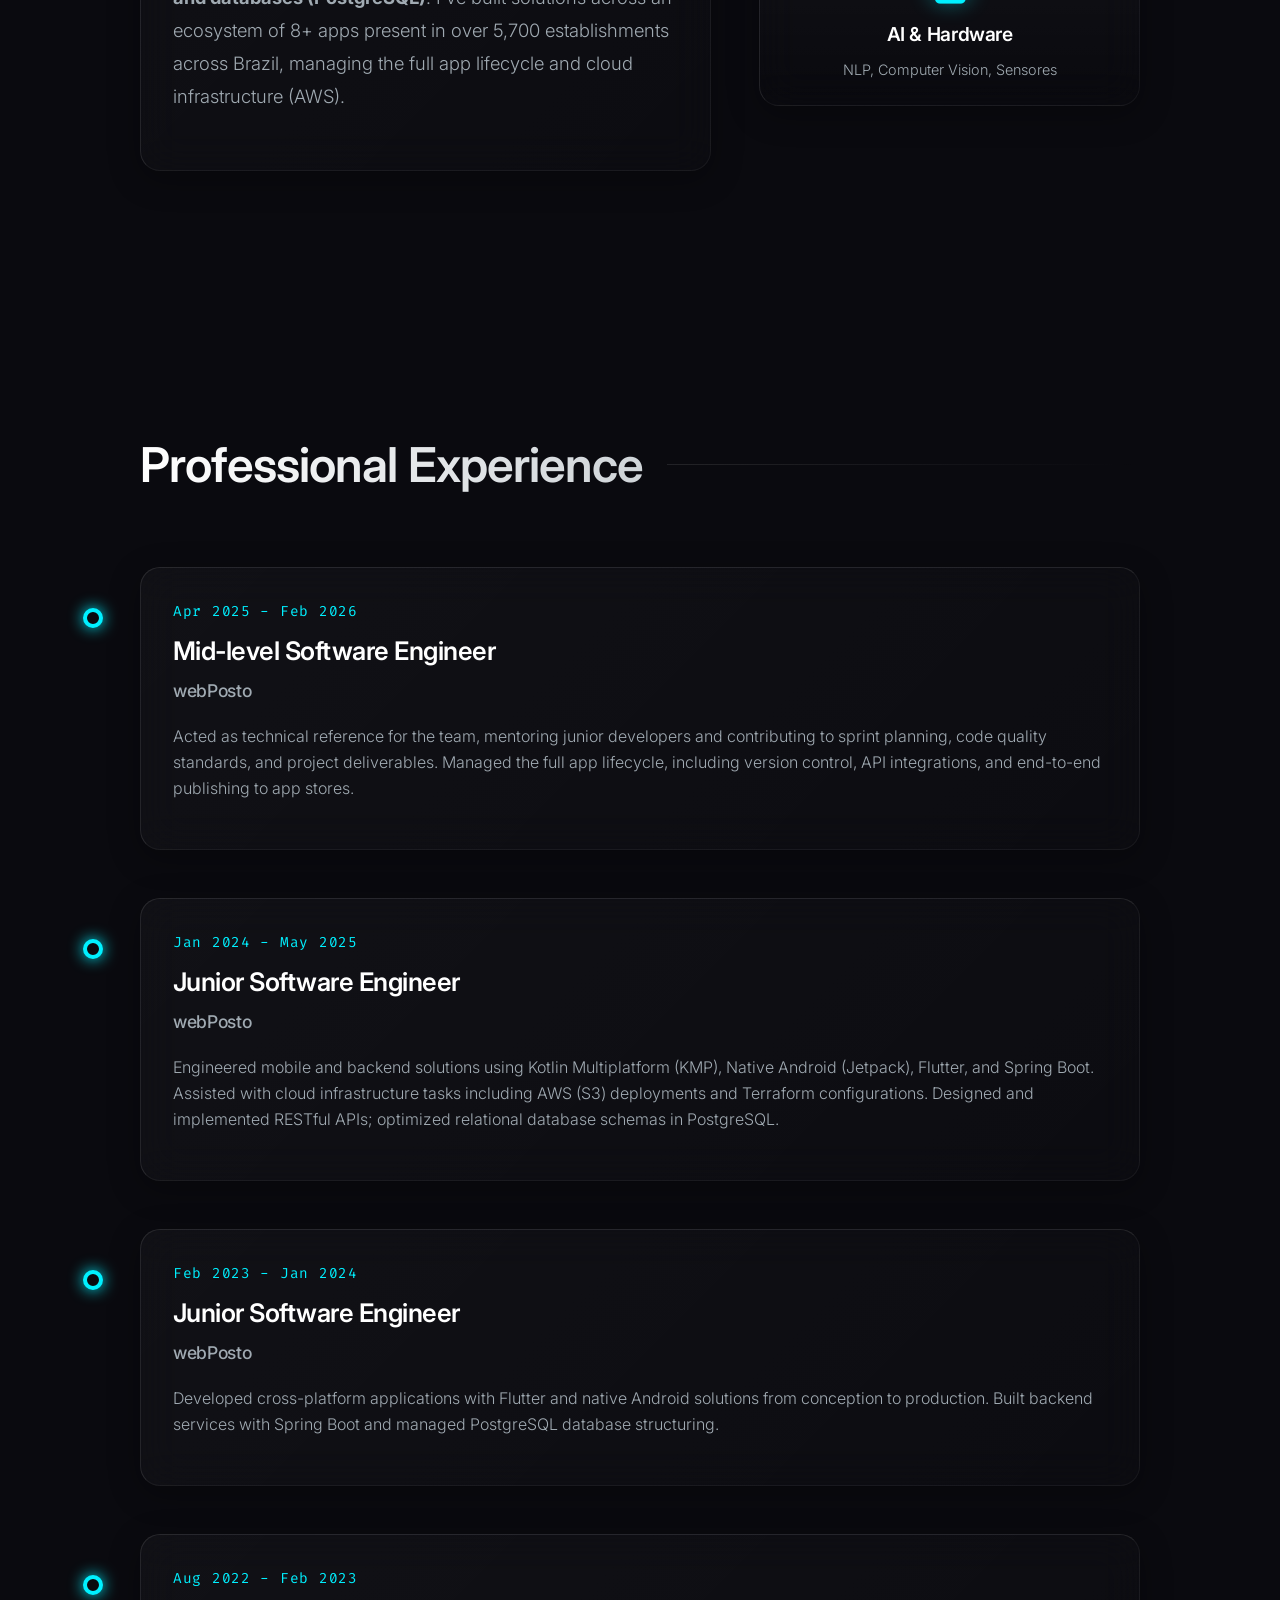
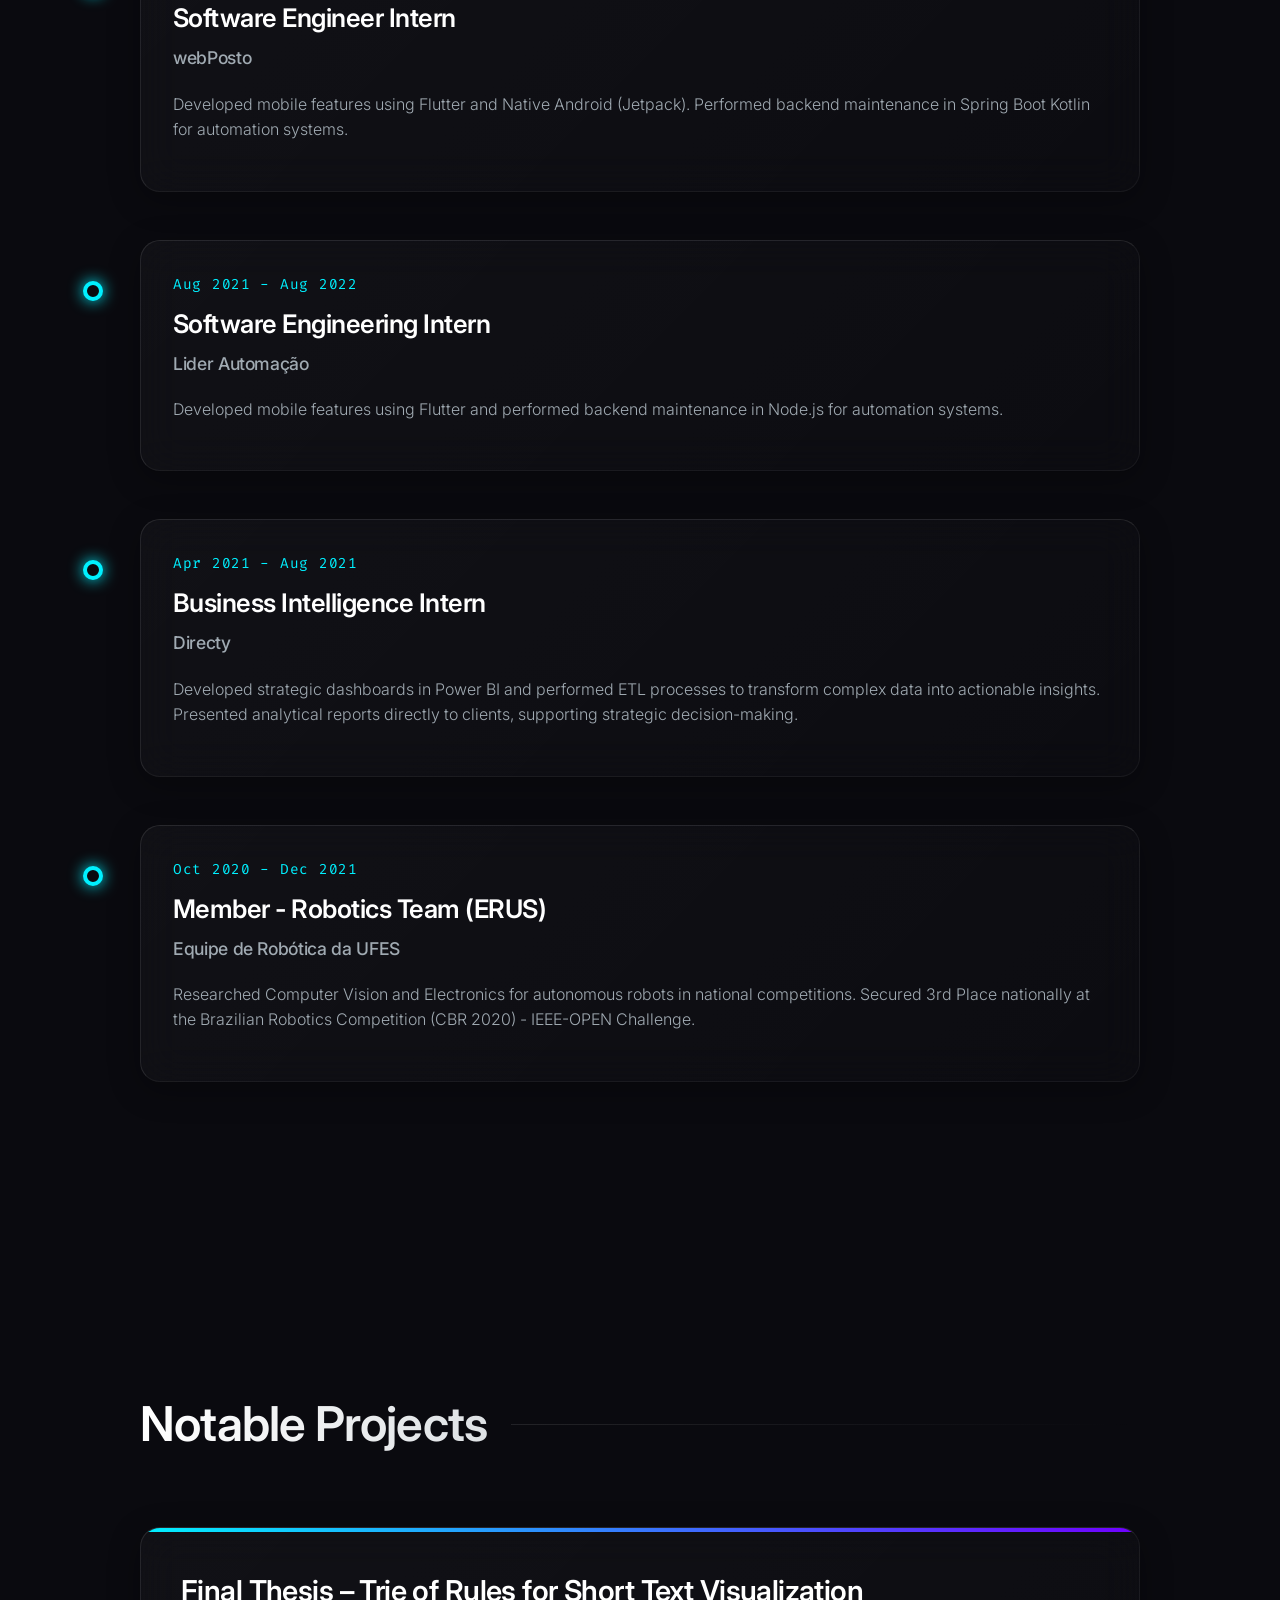
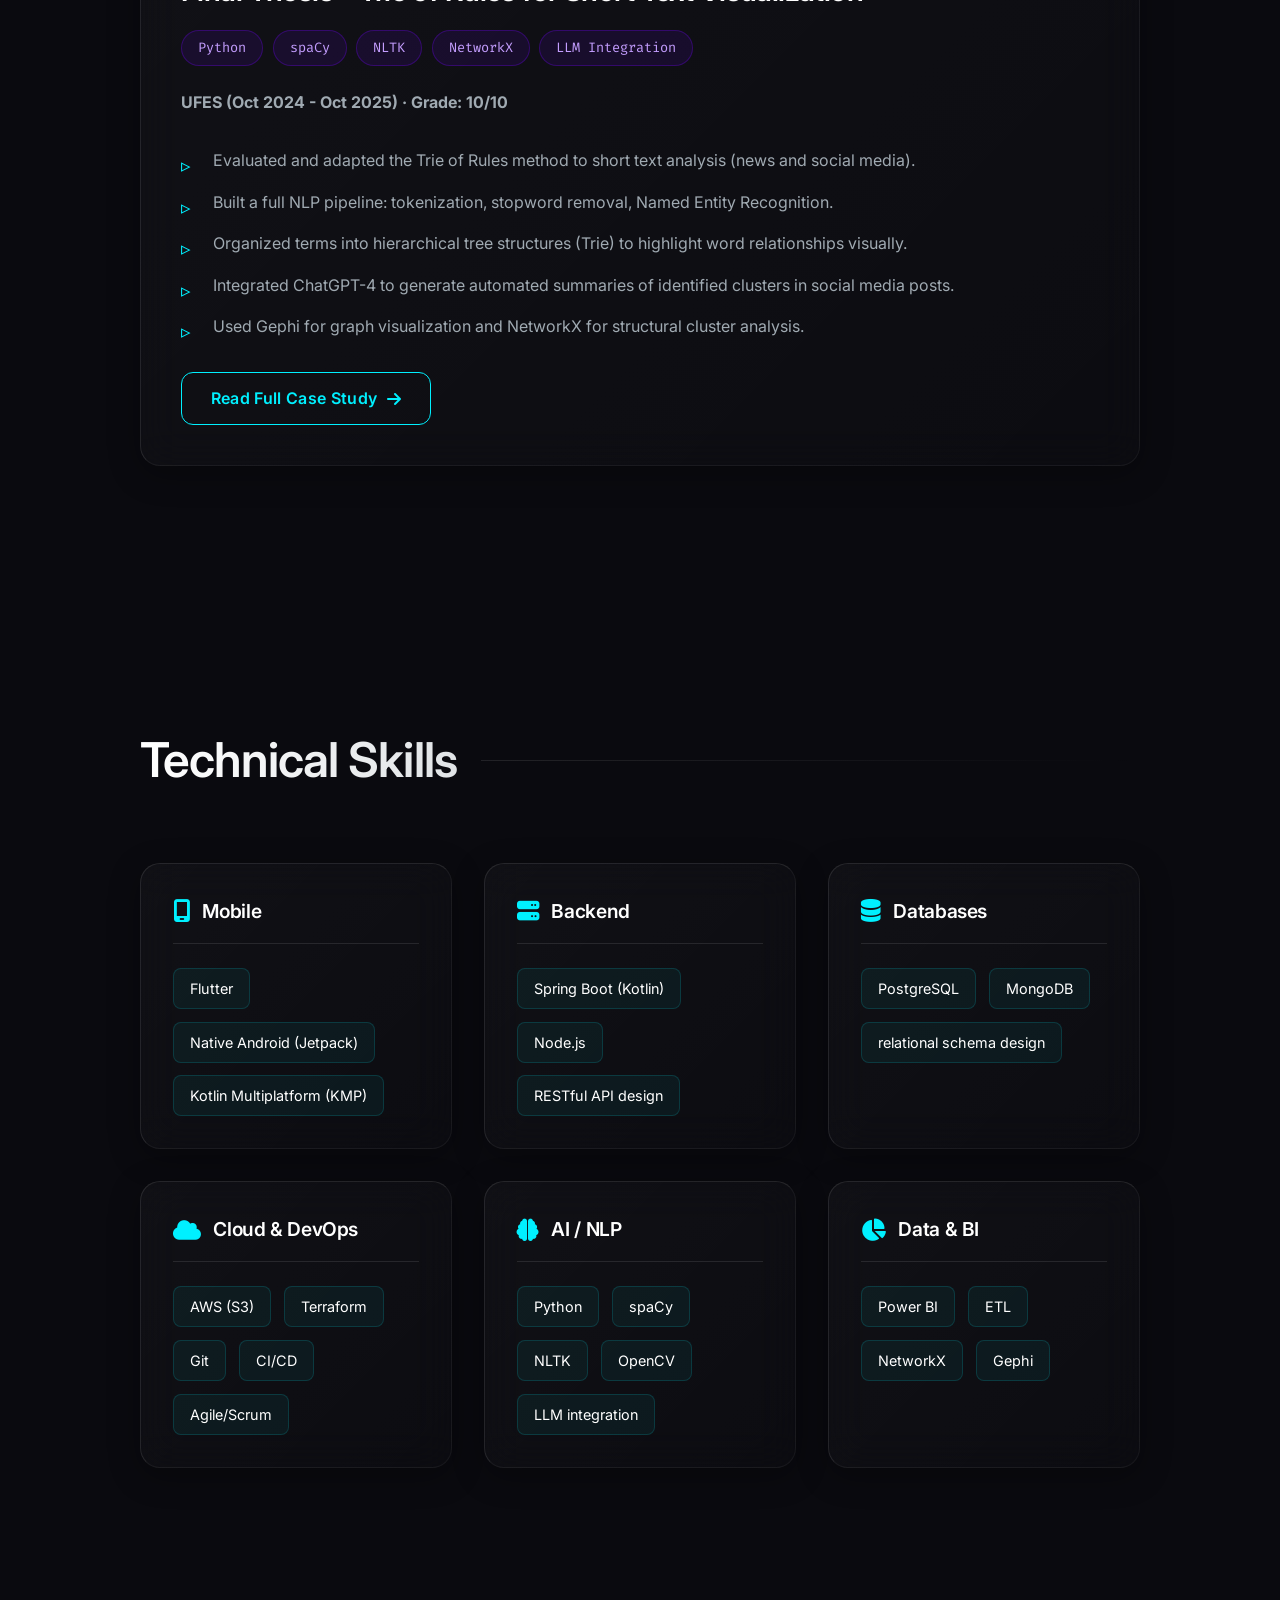
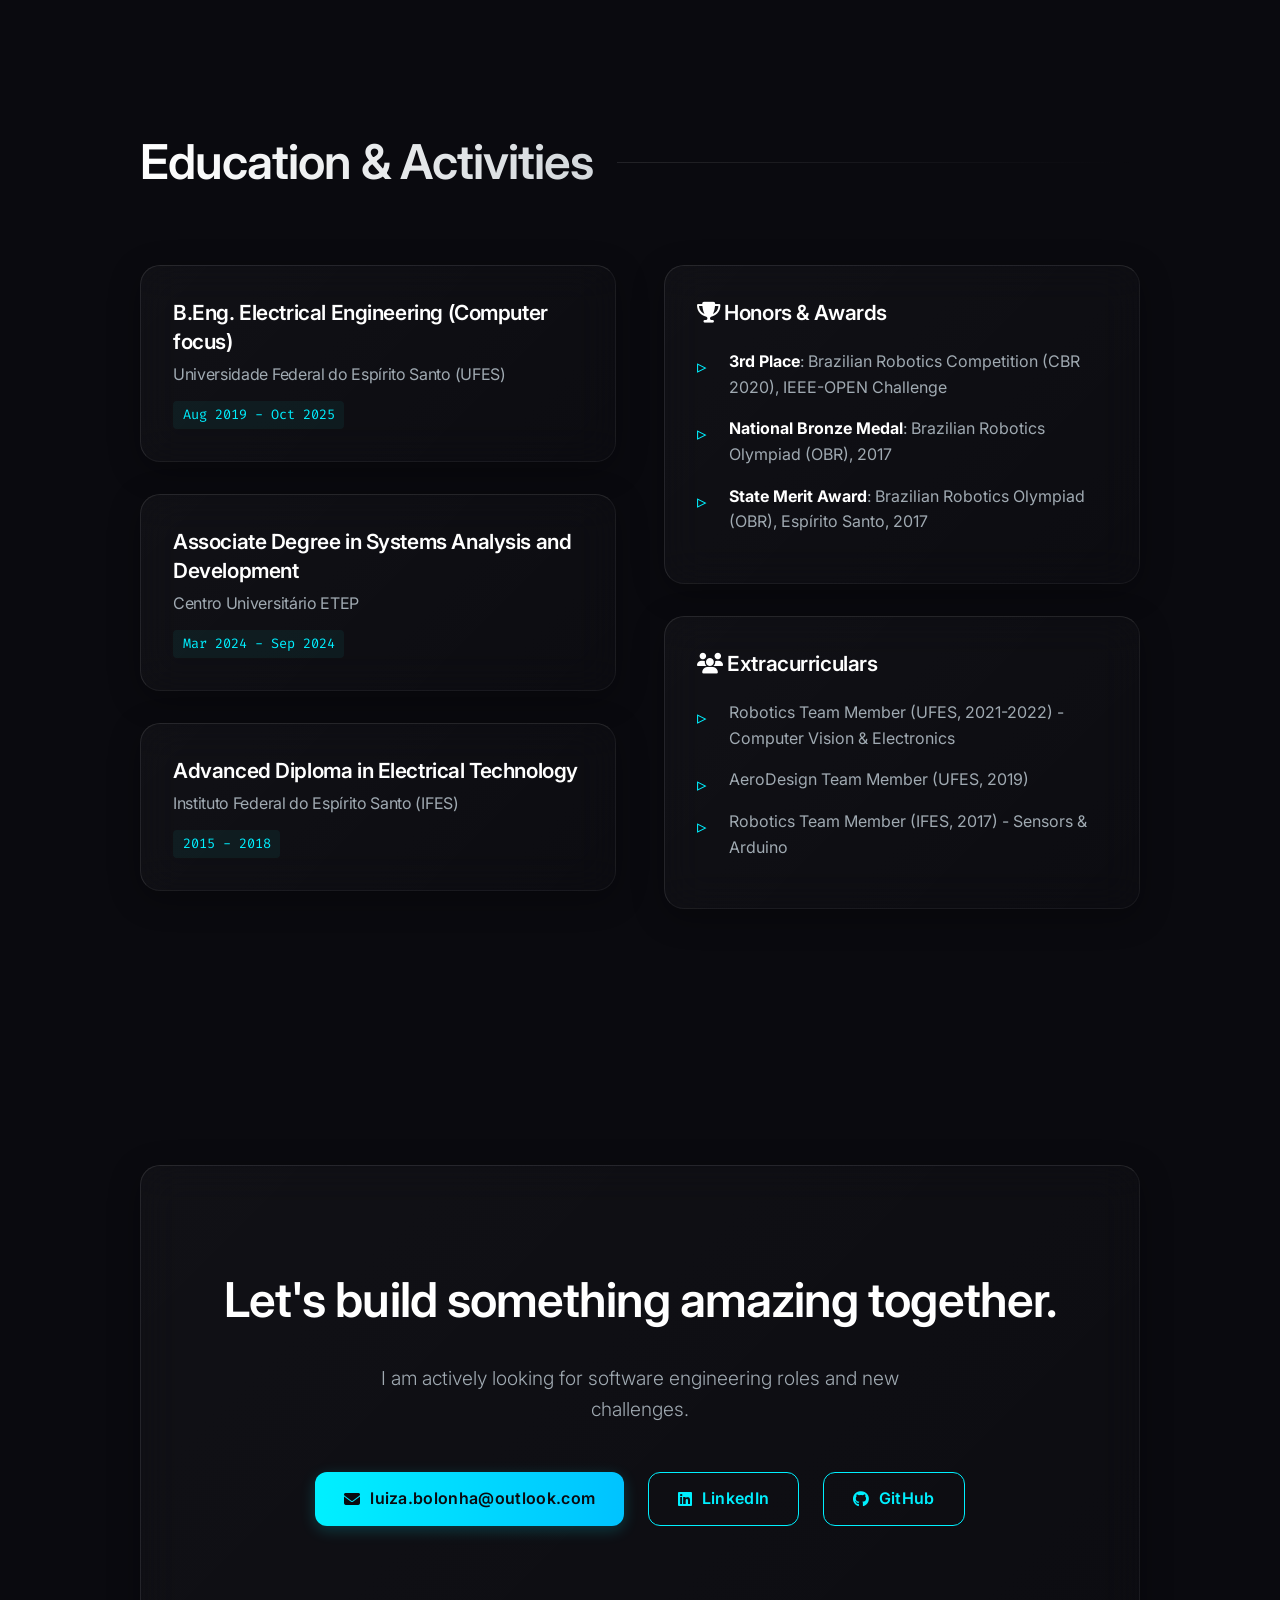
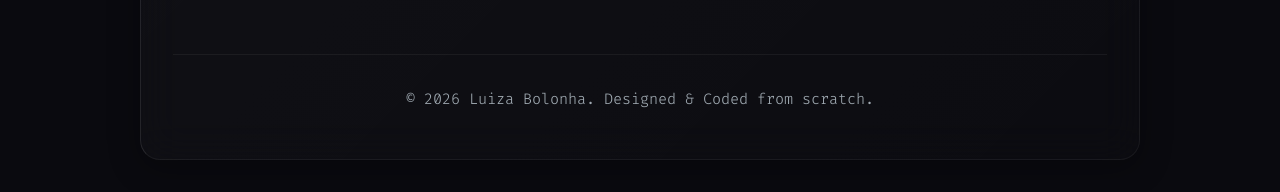
==== commit ddc75533: "photo" ====
--- a/index.html
+++ b/index.html
@@ -4,9 +4,8 @@
 <head>
     <meta charset="UTF-8">
     <meta name="viewport" content="width=device-width, initial-scale=1.0">
-    <title>Luiza Onofre | Software Engineer</title>
-    <meta name="description"
-        content="Portfolio of Luiza Bolonha Vieira Onofre, Software Engineer and Electrical Engineer.">
+    <title>Luiza Bolonha | Software Engineer</title>
+    <meta name="description" content="Portfolio of Luiza Bolonha, Software Engineer and Electrical Engineer.">
 
     <!-- Fonts: Inter for UI, Fira Code for code-like accents -->
     <link rel="preconnect" href="https://fonts.googleapis.com">
@@ -26,7 +25,7 @@
     <!-- Navigation -->
     <nav id="navbar">
         <div class="nav-content">
-            <a href="#home" class="logo">&lt;Luiza.O/&gt;</a>
+            <a href="#home" class="logo">&lt;Luiza.B/&gt;</a>
             <ul class="nav-links">
                 <li><a href="#about">About</a></li>
                 <li><a href="#experience">Experience</a></li>
@@ -43,10 +42,13 @@
     <section id="home" class="hero">
         <div class="hero-content fade-in-up">
             <p class="greeting">Hi, I'm</p>
-            <h1 class="name">Luiza Onofre</h1>
+            <h1 class="name">Luiza Bolonha</h1>
             <h2 class="title"><span class="typing-text">Software Engineer & AI Enthusiast</span></h2>
             <p class="summary">
-                Software engineer with 4+ years of experience building end-to-end mobile and backend solutions across an ecosystem of 8+ apps present in over 5,700 establishments. Proficient in Flutter, Native Android (Jetpack), and Spring Boot Kotlin. Seeking software engineering roles, focusing on data-driven or intelligent systems.
+                Software engineer with 4+ years of experience building end-to-end mobile and backend solutions across an
+                ecosystem of 8+ apps present in over 5,700 establishments. Proficient in Flutter, Native Android
+                (Jetpack), and Spring Boot Kotlin. Seeking software engineering roles, focusing on data-driven or
+                intelligent systems.
             </p>
             <div class="hero-actions">
                 <a href="#experience" class="btn btn-primary">View My Work</a>
@@ -57,7 +59,10 @@
             </div>
         </div>
         <div class="hero-graphic fade-in-up delay-1">
-            <div class="glass-orb"></div>
+            <div class="profile-container">
+                <div class="profile-glow"></div>
+                <img src="profile.jpeg" alt="Luiza Bolonha" class="profile-img">
+            </div>
             <div class="glass-card decor-card-1">
                 <i class="fas fa-code"></i> Flutter & Kotlin
             </div>
@@ -228,7 +233,8 @@
                         <li>Used Gephi for graph visualization and NetworkX for structural cluster analysis.</li>
                     </ul>
                     <div style="margin-top: 2rem;">
-                        <a href="tcc.html" class="btn btn-outline">Read Full Case Study <i class="fas fa-arrow-right"></i></a>
+                        <a href="tcc.html" class="btn btn-outline">Read Full Case Study <i
+                                class="fas fa-arrow-right"></i></a>
                     </div>
                 </div>
             </div>
@@ -344,7 +350,7 @@
                 </div>
             </div>
             <footer>
-                <p>&copy; 2026 Luiza Onofre. Designed & Coded from scratch.</p>
+                <p>&copy; 2026 Luiza Bolonha. Designed & Coded from scratch.</p>
             </footer>
         </div>
     </section>
--- a/style.css
+++ b/style.css
@@ -238,11 +238,43 @@
     box-shadow: 0 0 15px rgba(0, 240, 255, 0.2);
 }
 
-/* Hero Graphic Elements */
-.glass-orb {
-    width: 350px; height: 350px; border-radius: 50%;
-    background: radial-gradient(circle, rgba(0, 240, 255, 0.3) 0%, transparent 70%);
-    position: absolute; filter: blur(30px); animation: floatOrb 8s ease-in-out infinite alternate;
+/* Hero Graphic Elements - Profile Image */
+.profile-container {
+    position: relative;
+    width: 320px;
+    height: 320px;
+    display: flex;
+    justify-content: center;
+    align-items: center;
+    z-index: 1;
+}
+
+.profile-img {
+    width: 280px;
+    height: 280px;
+    border-radius: 50%;
+    object-fit: cover;
+    object-position: top;
+    border: 3px solid rgba(0, 240, 255, 0.4);
+    box-shadow: 0 0 30px rgba(0, 240, 255, 0.2);
+    z-index: 2;
+    background-color: var(--glass-bg);
+}
+
+.profile-glow {
+    position: absolute;
+    width: 100%;
+    height: 100%;
+    border-radius: 50%;
+    background: radial-gradient(circle, rgba(0, 240, 255, 0.4) 0%, transparent 70%);
+    filter: blur(25px);
+    z-index: 0;
+    animation: pulseGlow 4s ease-in-out infinite alternate;
+}
+
+@keyframes pulseGlow {
+    0% { transform: scale(0.9); opacity: 0.6; }
+    100% { transform: scale(1.1); opacity: 1; }
 }
 .decor-card-1, .decor-card-2, .decor-card-3 {
     position: absolute; padding: 1.2rem; font-weight: 600;
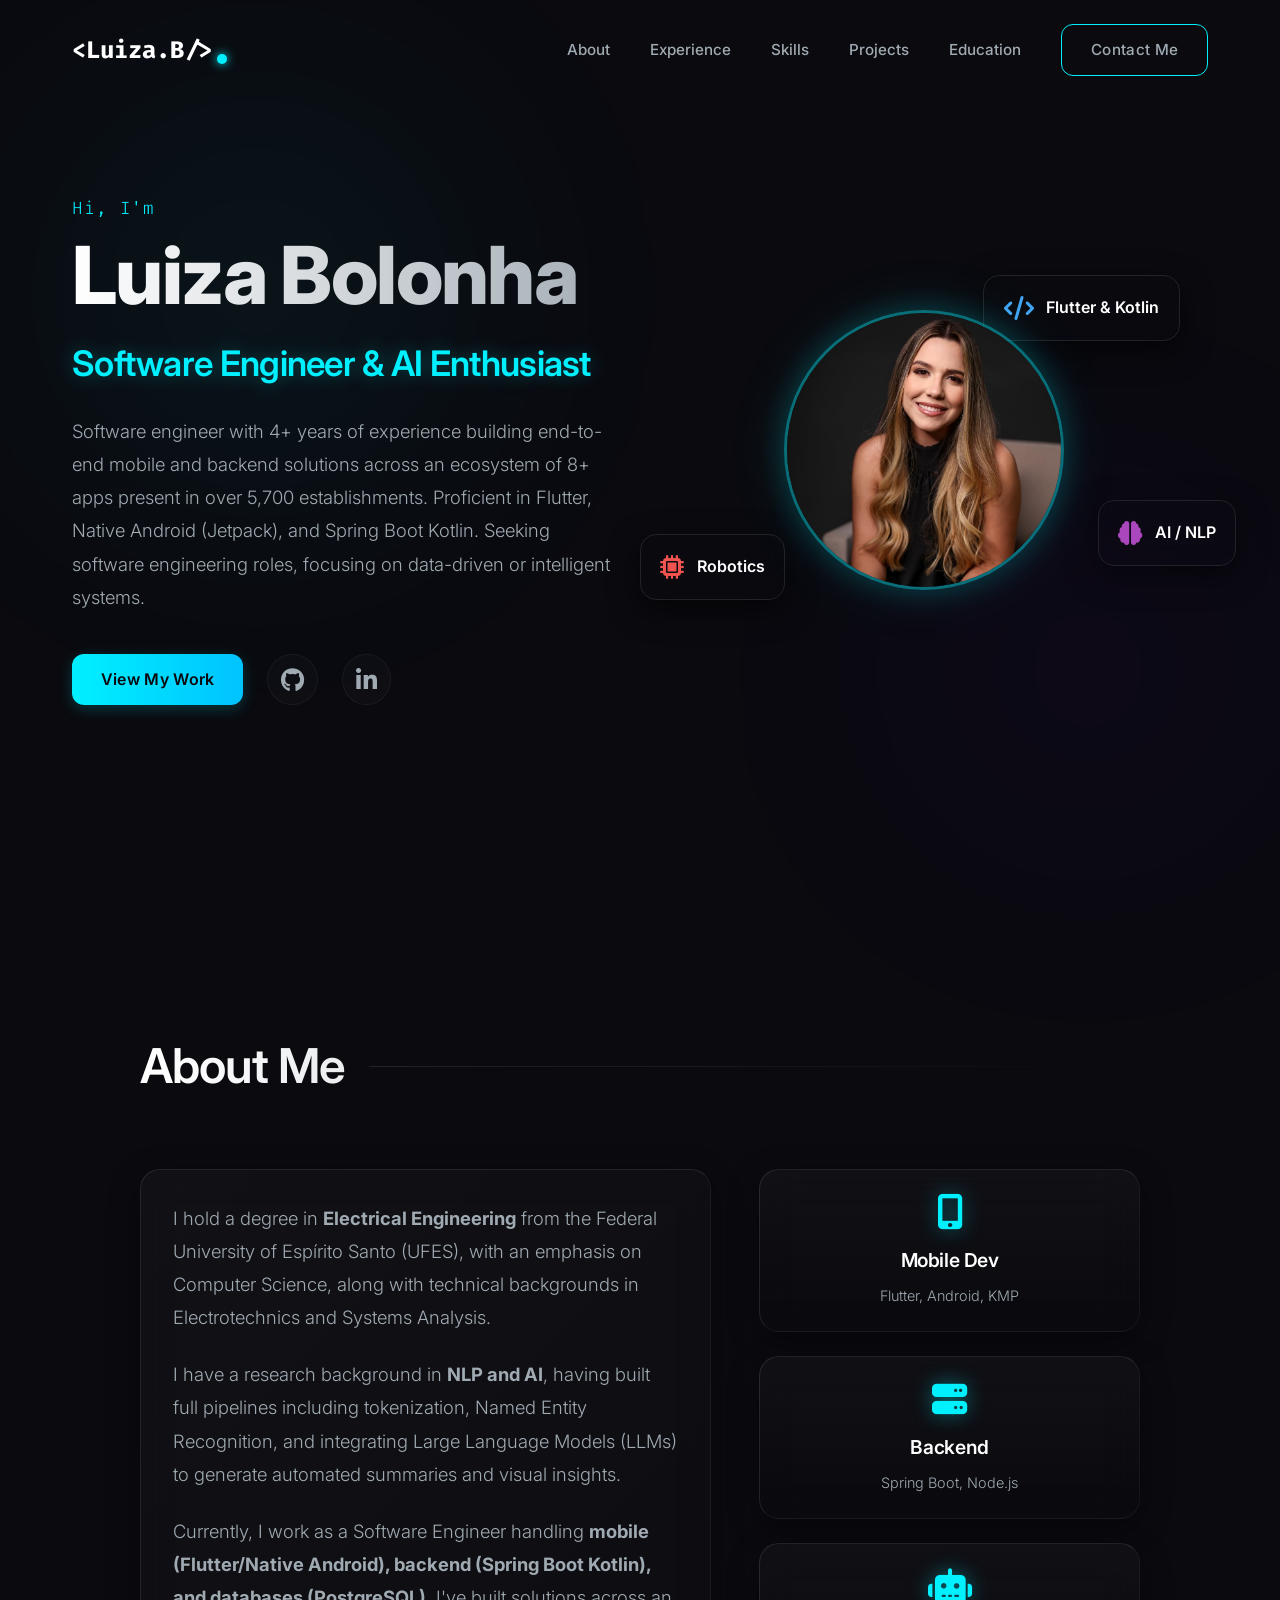
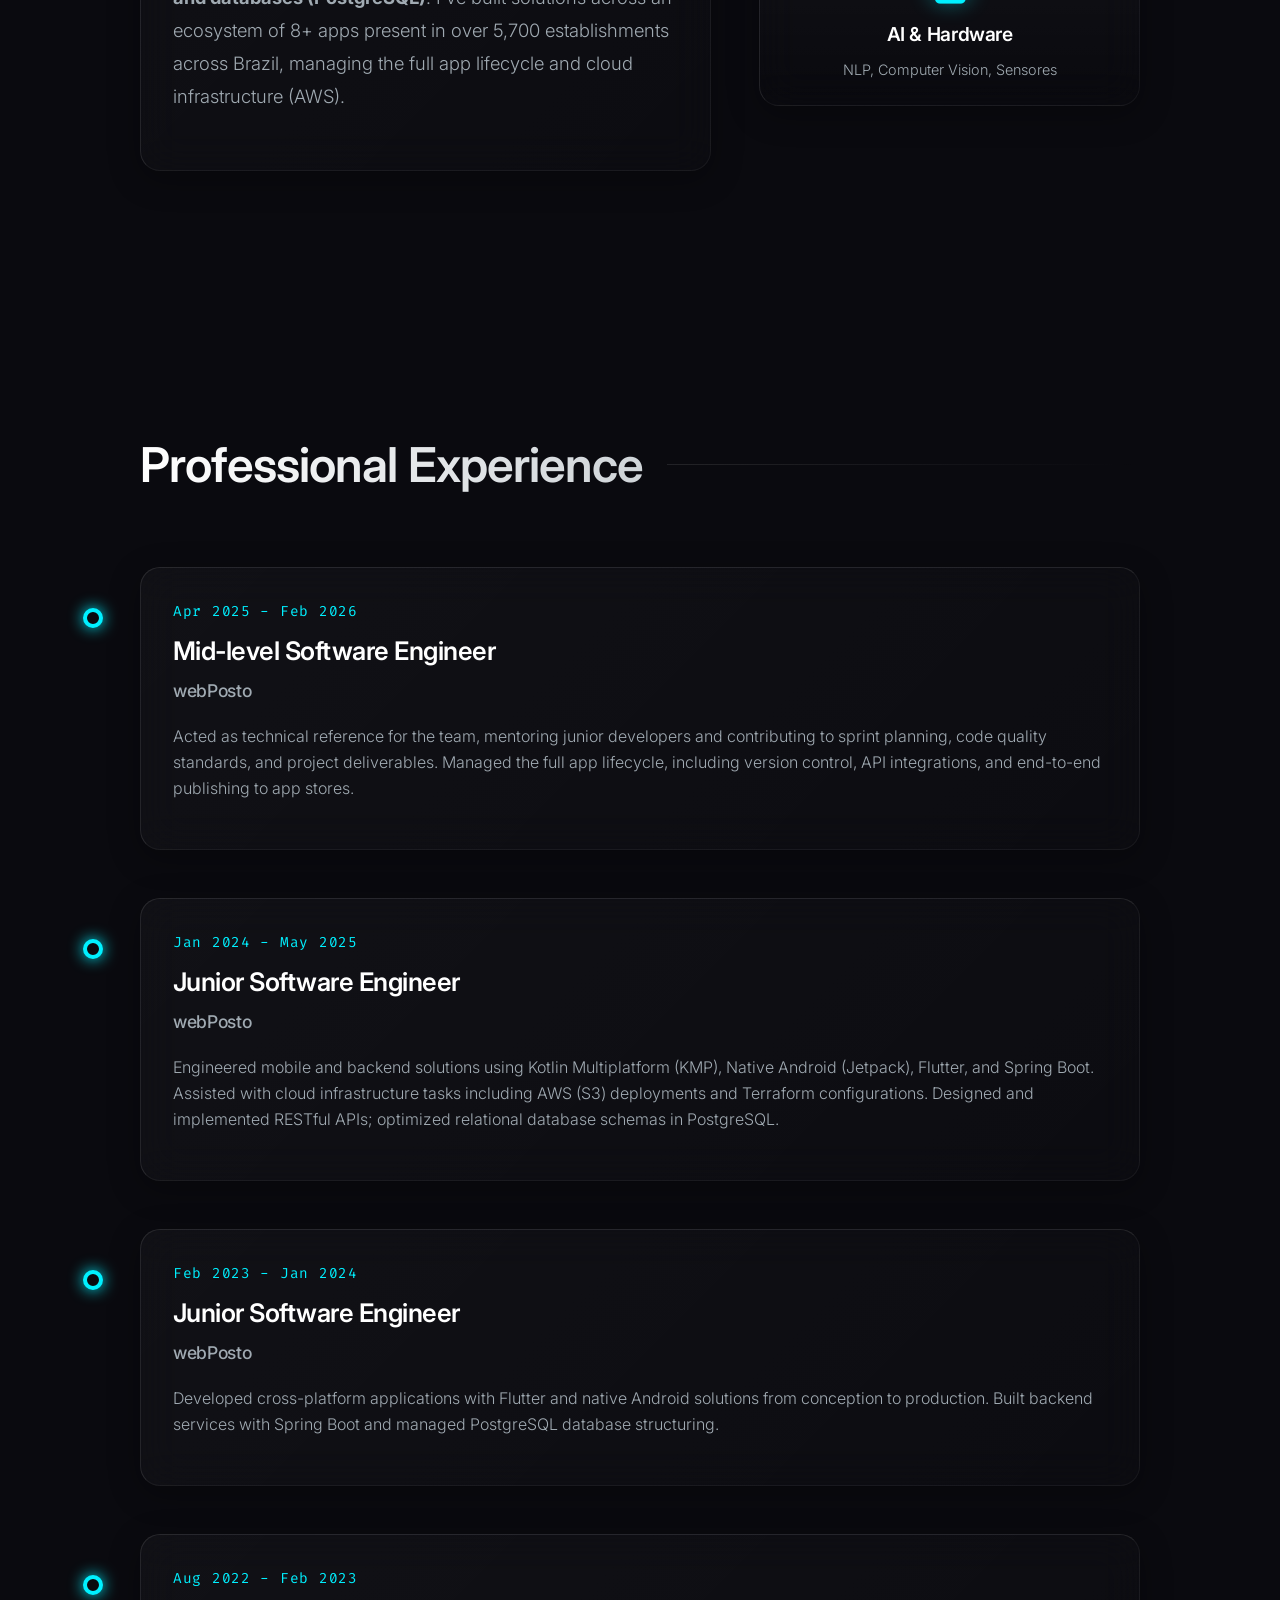
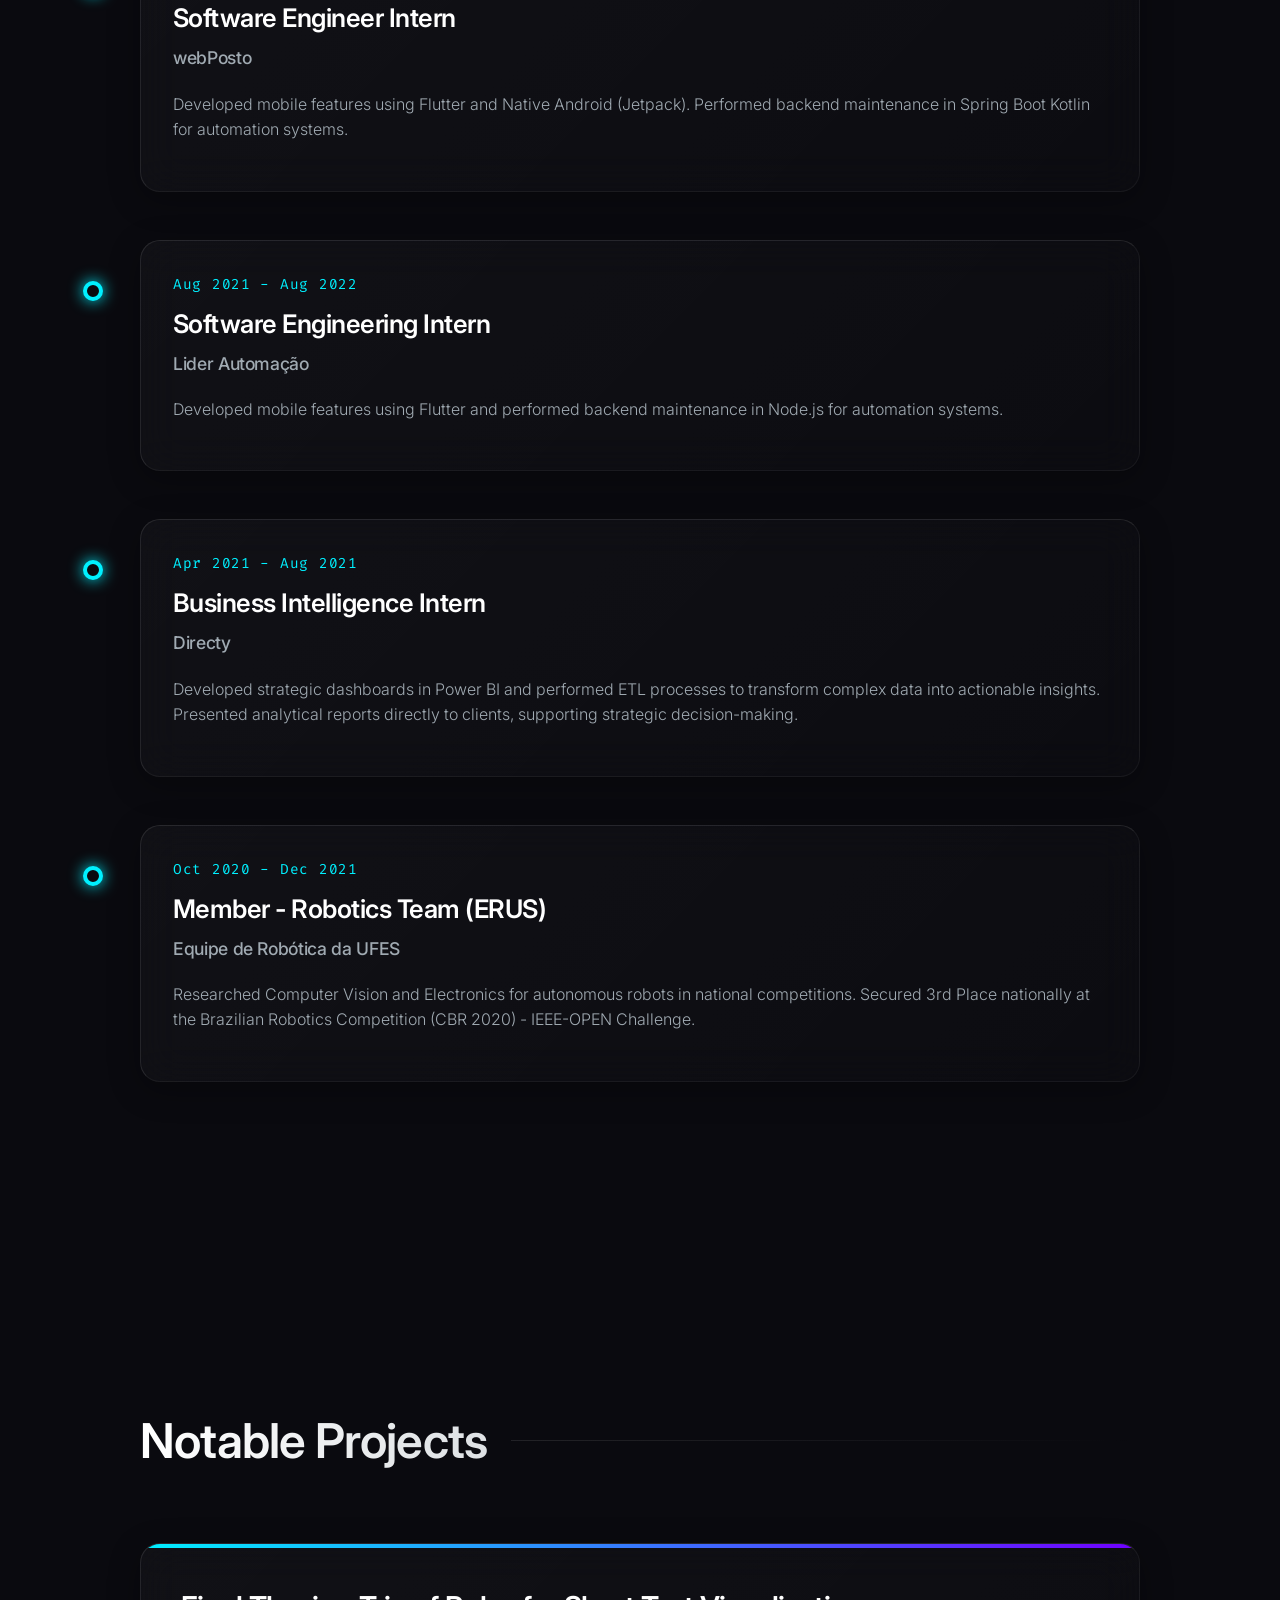
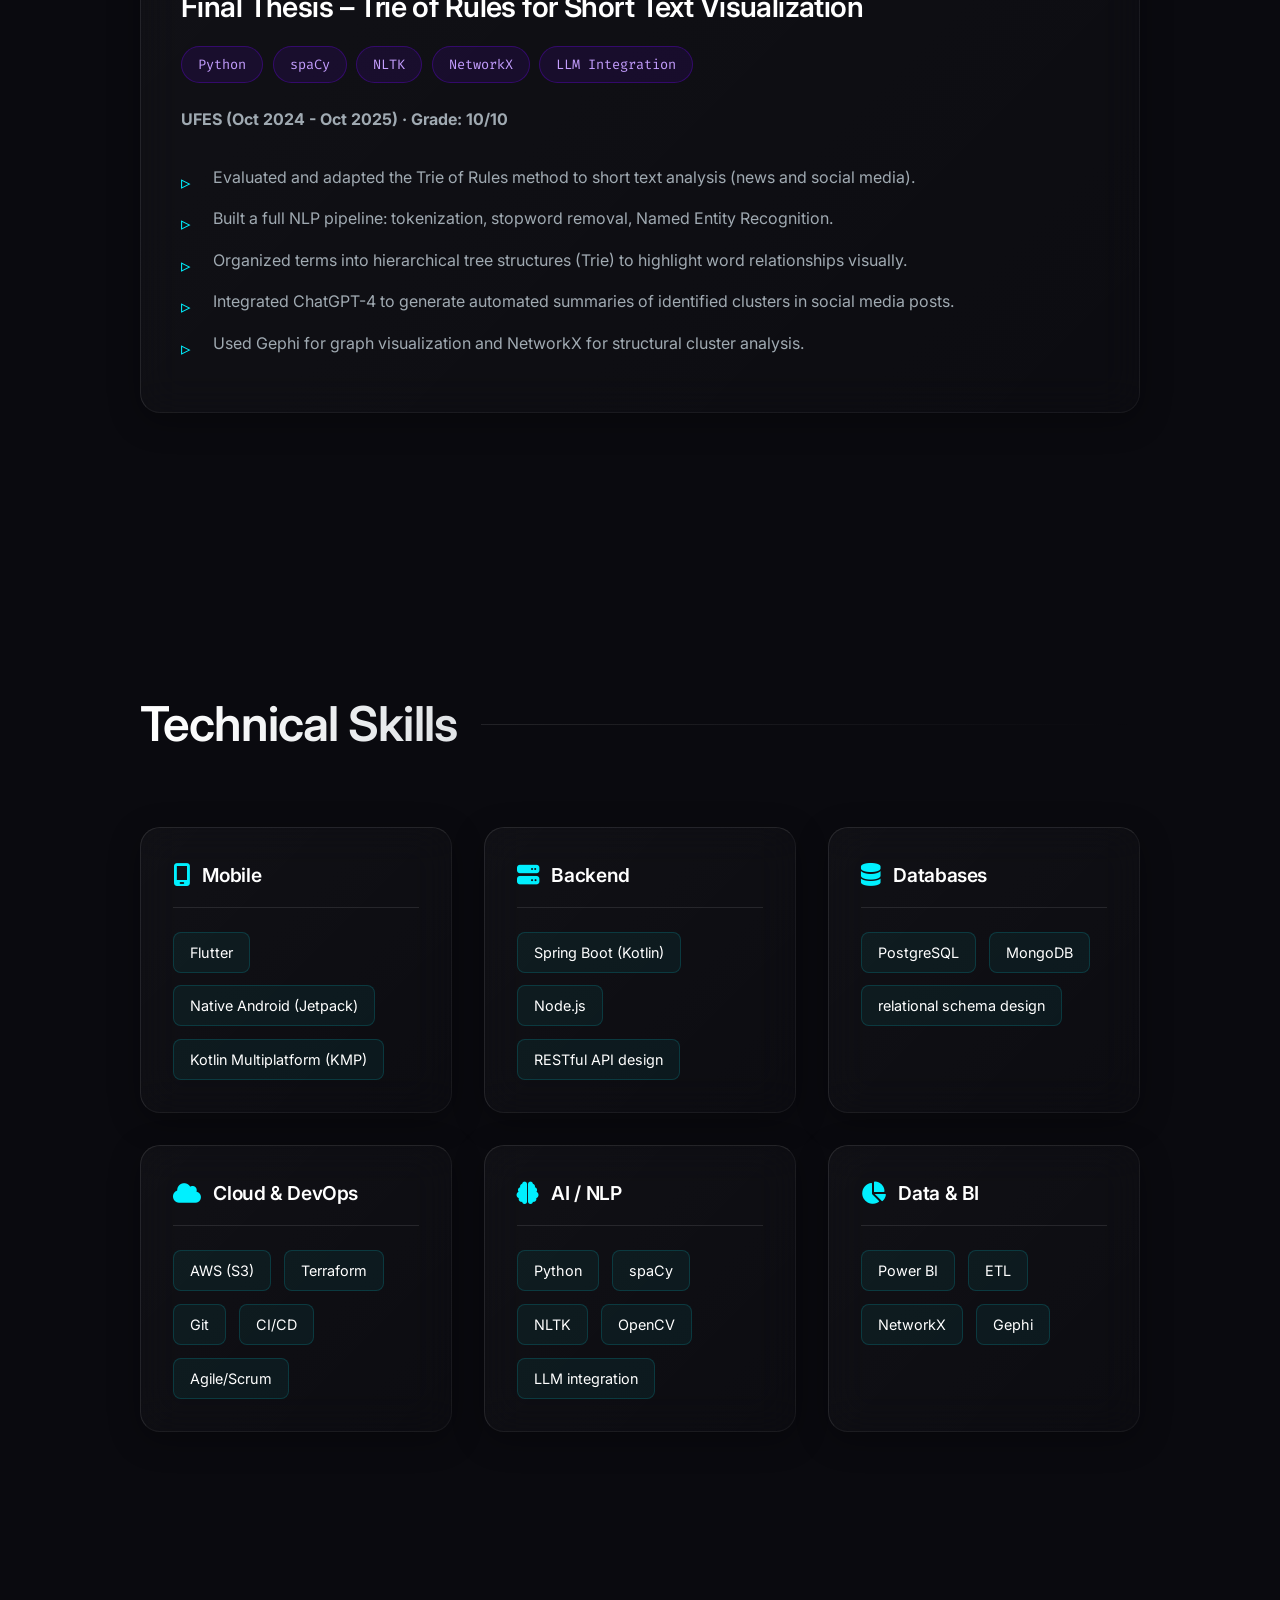
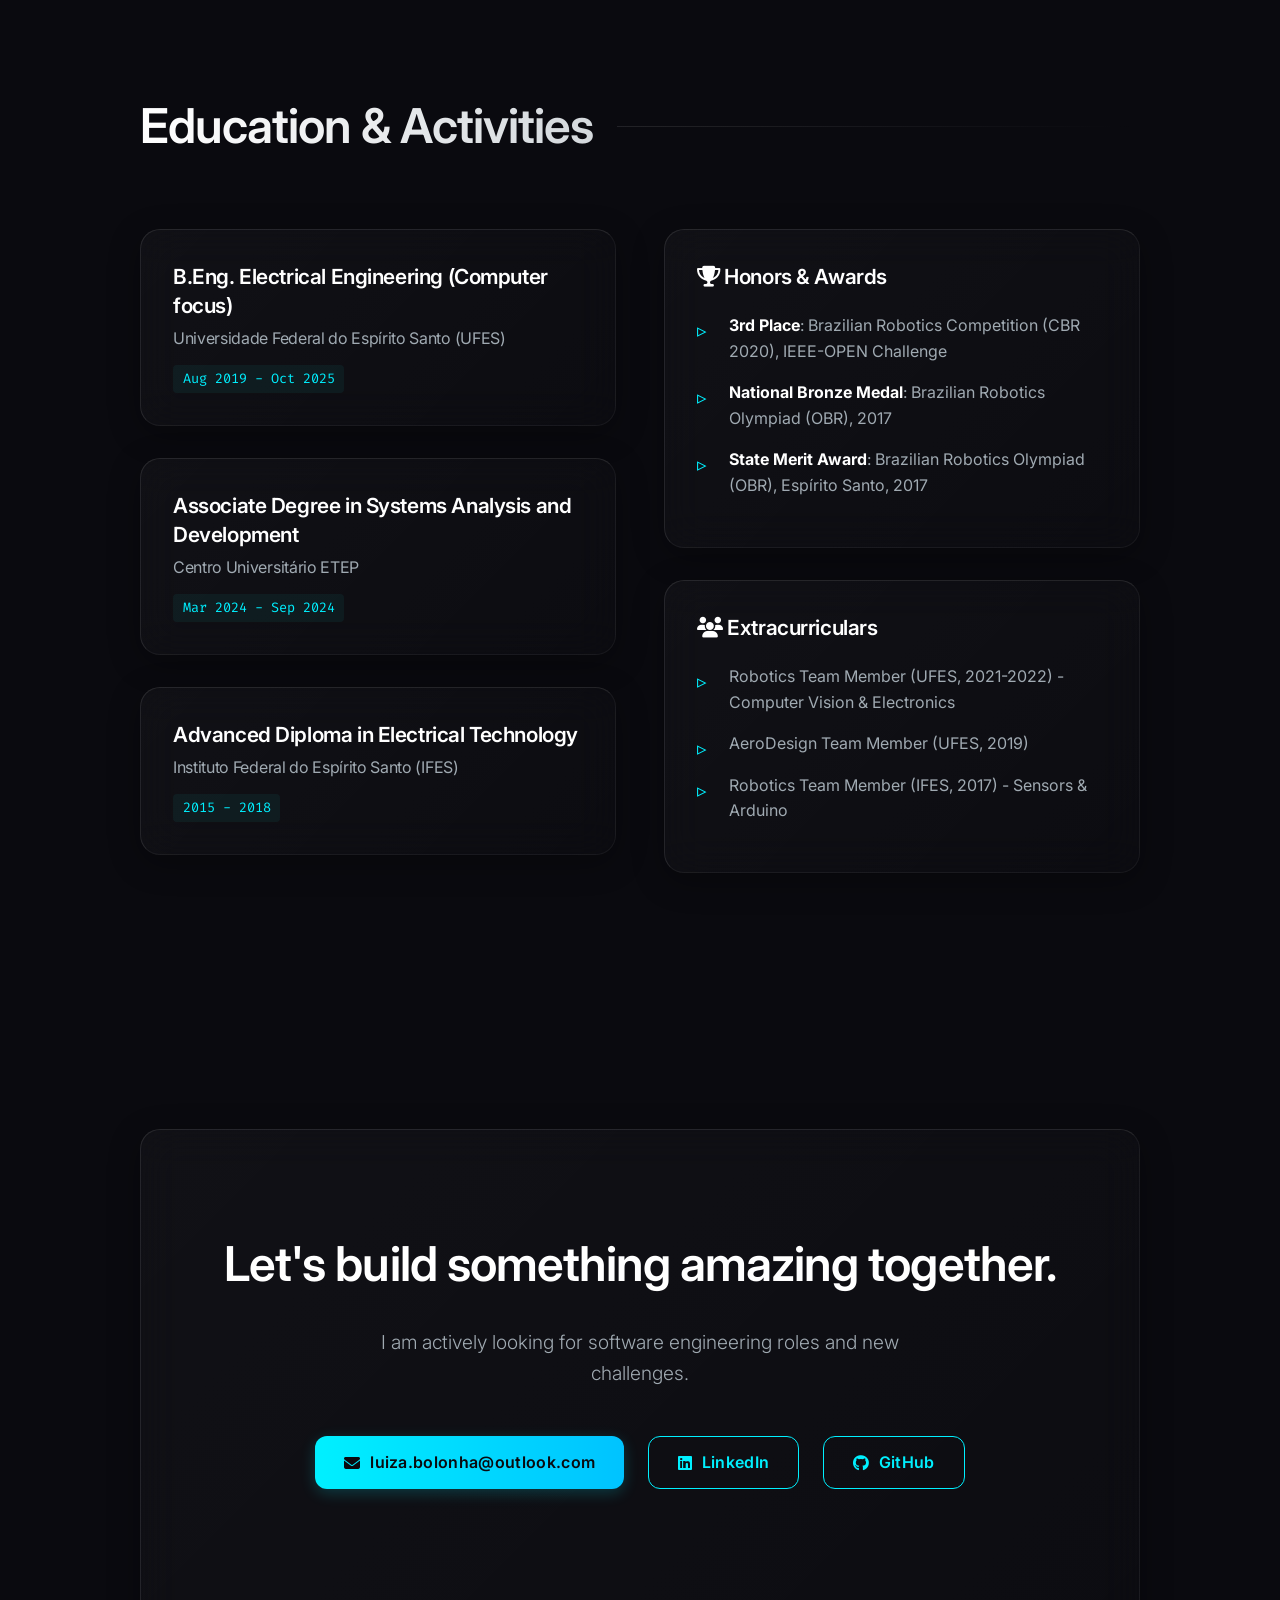
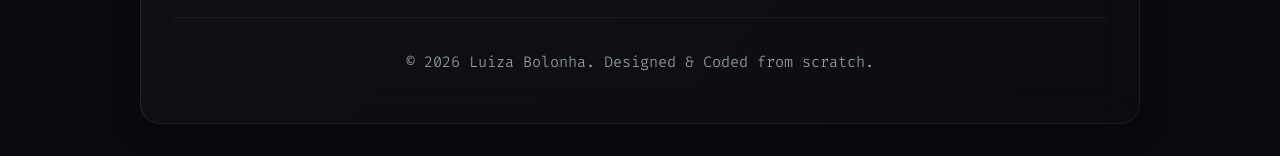
==== commit 56a7b4cf: "remove tcc" ====
--- a/index.html
+++ b/index.html
@@ -17,7 +17,7 @@
     <!-- Font Awesome for Icons -->
     <link rel="stylesheet" href="https://cdnjs.cloudflare.com/ajax/libs/font-awesome/6.4.0/css/all.min.css">
 
-    <link rel="stylesheet" href="style.css">
+    <link rel="stylesheet" href="style.css?v=1.1">
 </head>
 
 <body>
@@ -232,10 +232,12 @@
                             posts.</li>
                         <li>Used Gephi for graph visualization and NetworkX for structural cluster analysis.</li>
                     </ul>
+                    <!-- Ocultado temporariamente até o TCC estar finalizado
                     <div style="margin-top: 2rem;">
                         <a href="tcc.html" class="btn btn-outline">Read Full Case Study <i
                                 class="fas fa-arrow-right"></i></a>
                     </div>
+                    -->
                 </div>
             </div>
         </div>
--- a/style.css
+++ b/style.css
@@ -23,6 +23,12 @@
     scroll-behavior: smooth;
 }
 
+img {
+    max-width: 100%;
+    height: auto;
+    display: block;
+}
+
 body {
     background-color: var(--bg-dark);
     color: var(--text-primary);
